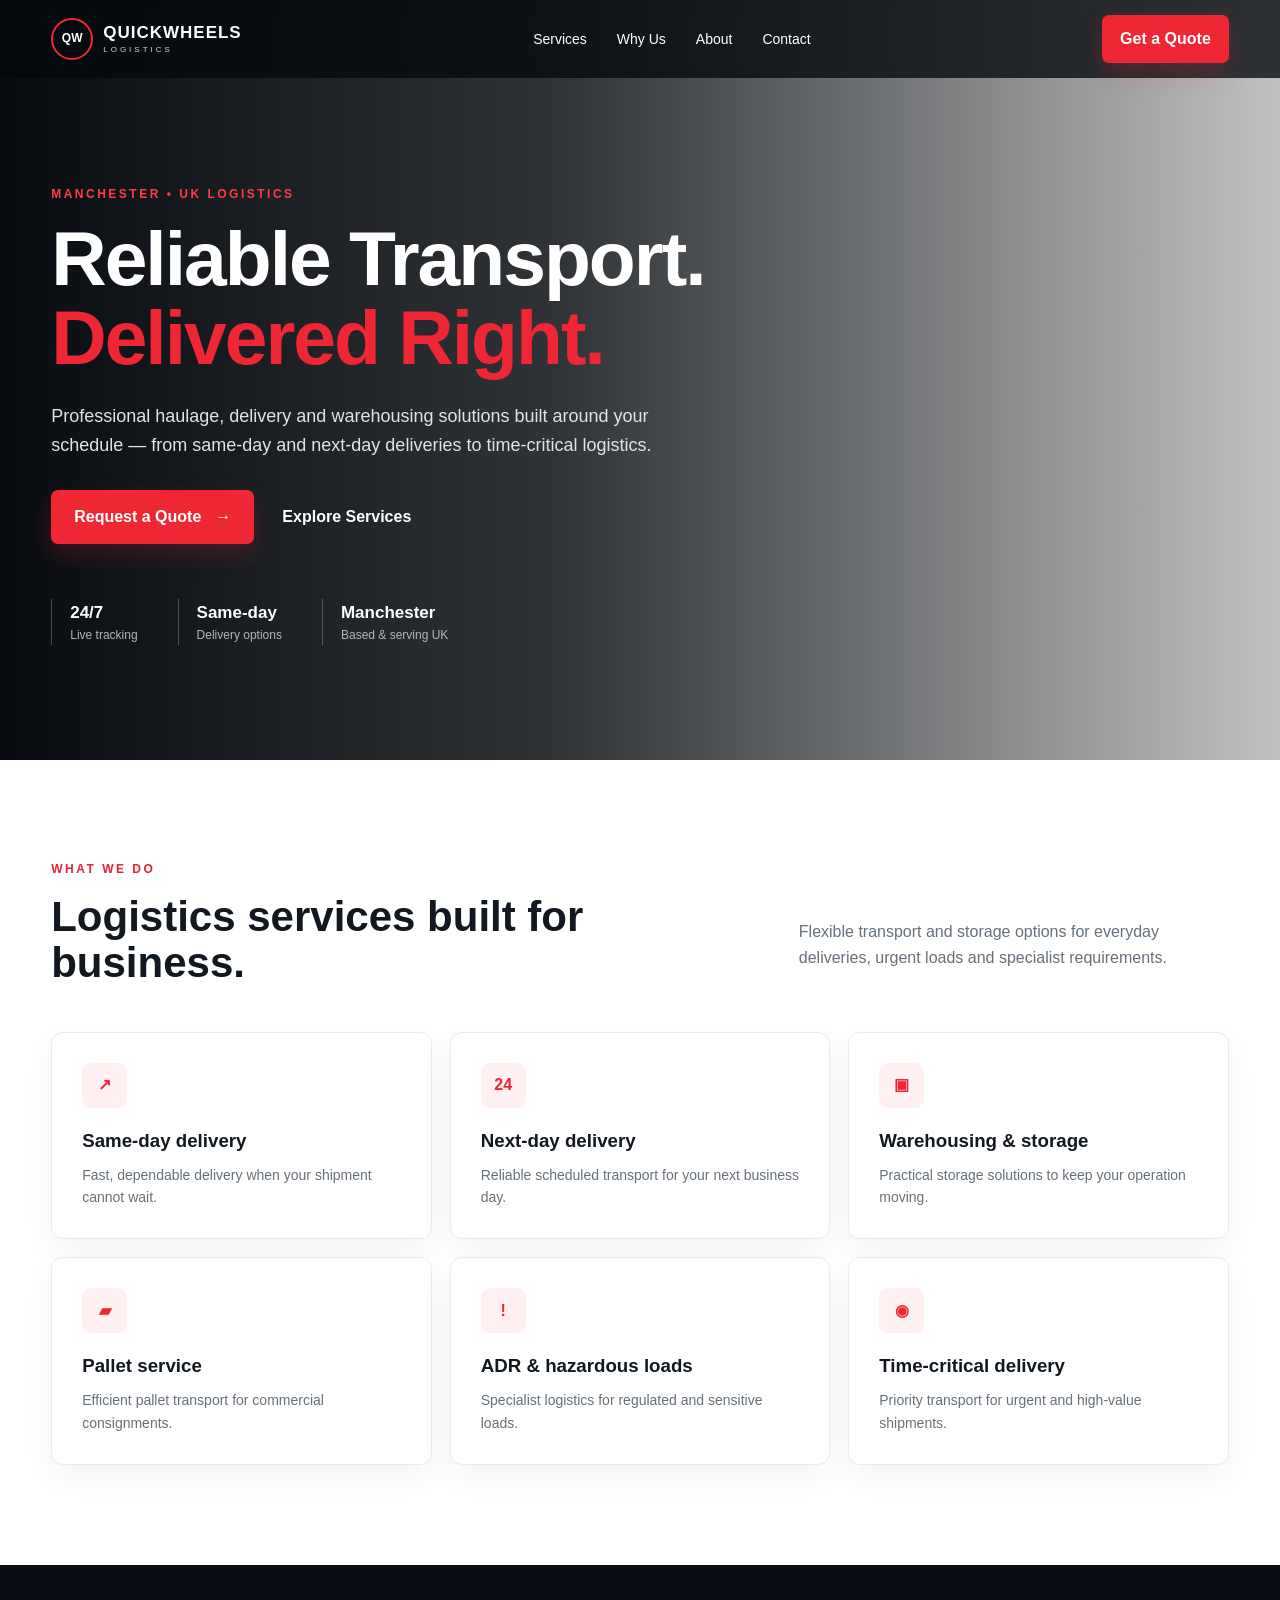
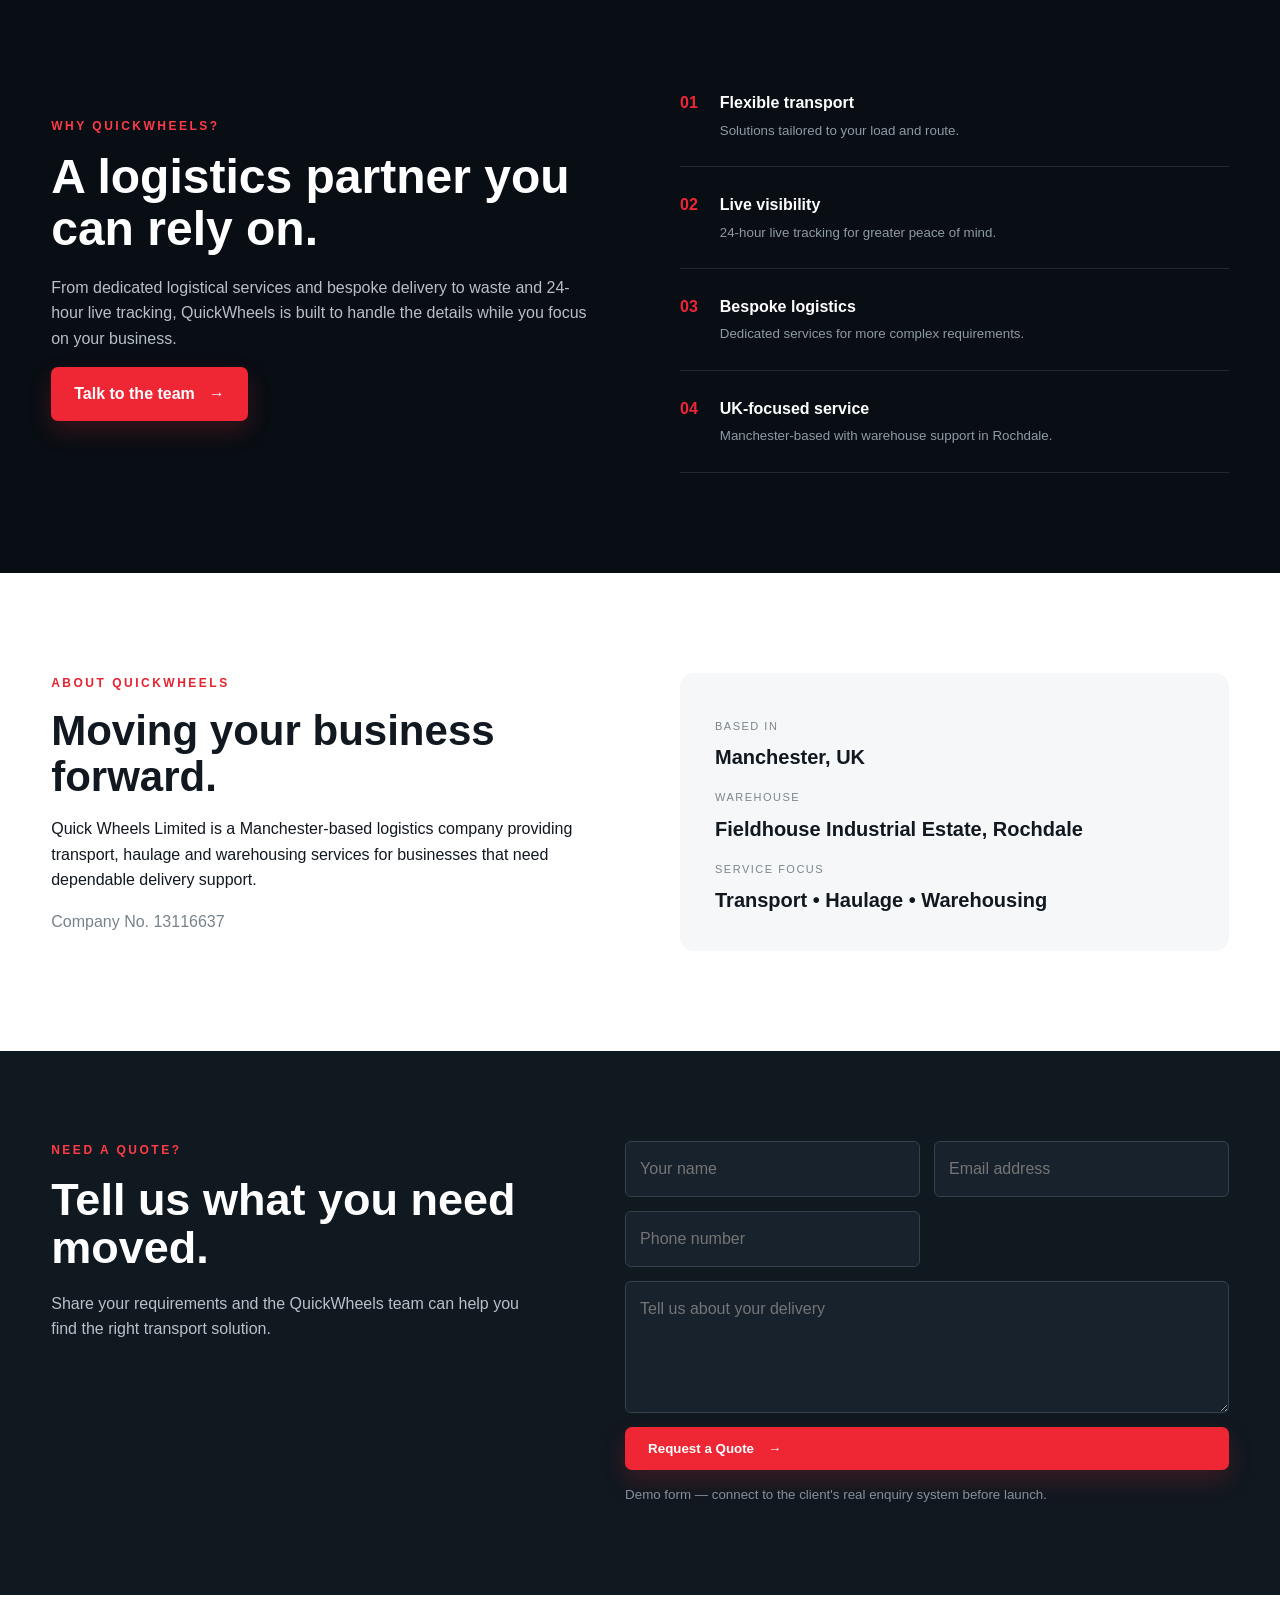
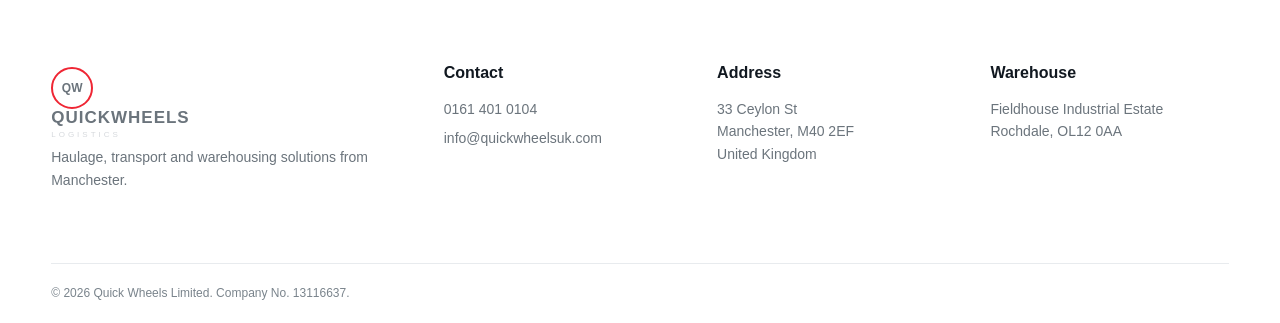
==== index.html @ 5ef22318 "Add files via upload" ====
<!DOCTYPE html>
<html lang="en">
<head>
  <meta charset="UTF-8">
  <meta name="viewport" content="width=device-width, initial-scale=1.0">
  <meta name="description" content="QuickWheels Logistics - reliable haulage, transport and warehousing services in Manchester.">
  <title>QuickWheels Logistics | Haulage & Transport</title>
  <link rel="stylesheet" href="style.css">
</head>
<body>
<header class="site-header">
  <div class="container nav">
    <a class="logo" href="#home" aria-label="QuickWheels home">
      <span class="logo-mark">QW</span>
      <span><strong>QUICKWHEELS</strong><small>LOGISTICS</small></span>
    </a>
    <nav>
      <a href="#services">Services</a>
      <a href="#why">Why Us</a>
      <a href="#about">About</a>
      <a href="#contact">Contact</a>
    </nav>
    <a class="btn btn-small" href="#quote">Get a Quote</a>
  </div>
</header>

<main>
<section id="home" class="hero">
  <div class="hero-overlay"></div>
  <div class="container hero-content">
    <div class="eyebrow">MANCHESTER • UK LOGISTICS</div>
    <h1>Reliable Transport.<br><span>Delivered Right.</span></h1>
    <p>Professional haulage, delivery and warehousing solutions built around your schedule — from same-day and next-day deliveries to time-critical logistics.</p>
    <div class="hero-actions">
      <a class="btn" href="#quote">Request a Quote <span>→</span></a>
      <a class="text-link" href="#services">Explore Services</a>
    </div>
    <div class="hero-trust">
      <div><b>24/7</b><span>Live tracking</span></div>
      <div><b>Same-day</b><span>Delivery options</span></div>
      <div><b>Manchester</b><span>Based & serving UK</span></div>
    </div>
  </div>
</section>

<section id="services" class="section">
  <div class="container">
    <div class="section-head">
      <div><div class="eyebrow dark">WHAT WE DO</div><h2>Logistics services built for business.</h2></div>
      <p>Flexible transport and storage options for everyday deliveries, urgent loads and specialist requirements.</p>
    </div>
    <div class="cards">
      <article class="card"><div class="icon">↗</div><h3>Same-day delivery</h3><p>Fast, dependable delivery when your shipment cannot wait.</p></article>
      <article class="card"><div class="icon">24</div><h3>Next-day delivery</h3><p>Reliable scheduled transport for your next business day.</p></article>
      <article class="card"><div class="icon">▣</div><h3>Warehousing & storage</h3><p>Practical storage solutions to keep your operation moving.</p></article>
      <article class="card"><div class="icon">▰</div><h3>Pallet service</h3><p>Efficient pallet transport for commercial consignments.</p></article>
      <article class="card"><div class="icon">!</div><h3>ADR & hazardous loads</h3><p>Specialist logistics for regulated and sensitive loads.</p></article>
      <article class="card"><div class="icon">◉</div><h3>Time-critical delivery</h3><p>Priority transport for urgent and high-value shipments.</p></article>
    </div>
  </div>
</section>

<section id="why" class="dark-section">
  <div class="container two-col">
    <div>
      <div class="eyebrow">WHY QUICKWHEELS?</div>
      <h2>A logistics partner you can rely on.</h2>
      <p>From dedicated logistical services and bespoke delivery to waste and 24-hour live tracking, QuickWheels is built to handle the details while you focus on your business.</p>
      <a class="btn" href="#quote">Talk to the team <span>→</span></a>
    </div>
    <div class="feature-list">
      <div><b>01</b><span><strong>Flexible transport</strong><small>Solutions tailored to your load and route.</small></span></div>
      <div><b>02</b><span><strong>Live visibility</strong><small>24-hour live tracking for greater peace of mind.</small></span></div>
      <div><b>03</b><span><strong>Bespoke logistics</strong><small>Dedicated services for more complex requirements.</small></span></div>
      <div><b>04</b><span><strong>UK-focused service</strong><small>Manchester-based with warehouse support in Rochdale.</small></span></div>
    </div>
  </div>
</section>

<section id="about" class="section about">
  <div class="container two-col">
    <div>
      <div class="eyebrow dark">ABOUT QUICKWHEELS</div>
      <h2>Moving your business forward.</h2>
      <p>Quick Wheels Limited is a Manchester-based logistics company providing transport, haulage and warehousing services for businesses that need dependable delivery support.</p>
      <p class="muted">Company No. 13116637</p>
    </div>
    <div class="about-box">
      <span>Based in</span><strong>Manchester, UK</strong>
      <span>Warehouse</span><strong>Fieldhouse Industrial Estate, Rochdale</strong>
      <span>Service focus</span><strong>Transport • Haulage • Warehousing</strong>
    </div>
  </div>
</section>

<section id="quote" class="quote-section">
  <div class="container quote-inner">
    <div>
      <div class="eyebrow">NEED A QUOTE?</div>
      <h2>Tell us what you need moved.</h2>
      <p>Share your requirements and the QuickWheels team can help you find the right transport solution.</p>
    </div>
    <form class="quote-form" onsubmit="event.preventDefault(); document.getElementById('form-msg').textContent='Thanks — your enquiry is ready to be connected to QuickWheels.';">
      <input required type="text" placeholder="Your name">
      <input required type="email" placeholder="Email address">
      <input type="tel" placeholder="Phone number">
      <textarea rows="4" placeholder="Tell us about your delivery"></textarea>
      <button class="btn" type="submit">Request a Quote <span>→</span></button>
      <small id="form-msg">Demo form — connect to the client's real enquiry system before launch.</small>
    </form>
  </div>
</section>
</main>

<footer id="contact">
  <div class="container footer-grid">
    <div>
      <a class="logo" href="#home"><span class="logo-mark">QW</span><span><strong>QUICKWHEELS</strong><small>LOGISTICS</small></span></a>
      <p>Haulage, transport and warehousing solutions from Manchester.</p>
    </div>
    <div><h4>Contact</h4><a href="tel:01614010104">0161 401 0104</a><a href="mailto:info@quickwheelsuk.com">info@quickwheelsuk.com</a></div>
    <div><h4>Address</h4><p>33 Ceylon St<br>Manchester, M40 2EF<br>United Kingdom</p></div>
    <div><h4>Warehouse</h4><p>Fieldhouse Industrial Estate<br>Rochdale, OL12 0AA</p></div>
  </div>
  <div class="container copyright">© 2026 Quick Wheels Limited. Company No. 13116637.</div>
</footer>
<script>
document.querySelectorAll('a[href^="#"]').forEach(a => a.addEventListener('click', e => {
  const el = document.querySelector(a.getAttribute('href'));
  if (el) { e.preventDefault(); el.scrollIntoView({behavior:'smooth'}); }
}));
</script>
</body>
</html>
---- style.css ----
*{box-sizing:border-box}html{scroll-behavior:smooth}body{margin:0;font-family:Inter,Arial,sans-serif;color:#111820;background:#fff;line-height:1.6}a{text-decoration:none;color:inherit}.container{width:min(1180px,92%);margin:auto}.site-header{position:absolute;top:0;left:0;width:100%;z-index:10;color:#fff;background:rgba(5,9,14,.78);backdrop-filter:blur(8px)}.nav{height:78px;display:flex;align-items:center;justify-content:space-between;gap:25px}.logo{display:flex;align-items:center;gap:10px;color:#fff}.logo-mark{width:42px;height:42px;border:2px solid #ef2634;border-radius:50%;display:grid;place-items:center;font-weight:900;font-size:12px}.logo strong,.logo small{display:block;line-height:1}.logo strong{font-size:17px;letter-spacing:1px}.logo small{font-size:8px;letter-spacing:3px;margin-top:5px;color:#d5d8dc}.nav nav{display:flex;gap:30px;font-size:14px}.nav nav a:hover{color:#ef2634}.btn{display:inline-flex;align-items:center;gap:14px;border:0;background:#ef2634;color:#fff;padding:14px 23px;border-radius:7px;font-weight:800;cursor:pointer;box-shadow:0 10px 25px rgba(239,38,52,.2)}.btn:hover{transform:translateY(-1px);background:#d91e2b}.btn-small{padding:11px 18px}.hero{min-height:760px;display:flex;align-items:center;position:relative;color:#fff;background:linear-gradient(90deg,rgba(3,7,11,.98) 0%,rgba(3,7,11,.82) 44%,rgba(3,7,11,.25) 100%),url('images/quickwheels-mockup.png') center/cover}.hero-content{padding-top:70px}.eyebrow{font-size:12px;font-weight:900;letter-spacing:2.5px;color:#ff3b47;margin-bottom:15px}.eyebrow.dark{color:#e52331}.hero h1{font-size:clamp(46px,6vw,78px);line-height:1.03;margin:0 0 25px;max-width:800px;letter-spacing:-2px}.hero h1 span{color:#ef2634}.hero p{max-width:630px;font-size:18px;color:#dfe4e8}.hero-actions{display:flex;align-items:center;gap:28px;margin-top:30px}.text-link{font-weight:800}.text-link:hover{color:#ef2634}.hero-trust{display:flex;gap:40px;margin-top:55px}.hero-trust div{border-left:1px solid rgba(255,255,255,.25);padding-left:18px}.hero-trust b,.hero-trust span{display:block}.hero-trust b{font-size:17px}.hero-trust span{font-size:12px;color:#aeb6bd}.section{padding:100px 0}.section-head{display:flex;justify-content:space-between;gap:50px;align-items:end;margin-bottom:45px}.section-head h2,.about h2{font-size:42px;line-height:1.1;margin:0}.section-head>p{max-width:430px;color:#66717b}.cards{display:grid;grid-template-columns:repeat(3,1fr);gap:18px}.card{padding:30px;border:1px solid #e8ebee;border-radius:12px;background:#fff;box-shadow:0 12px 35px rgba(12,20,28,.05)}.card:hover{transform:translateY(-4px);box-shadow:0 18px 45px rgba(12,20,28,.1)}.icon{width:45px;height:45px;border-radius:9px;background:#fff1f2;color:#ef2634;display:grid;place-items:center;font-weight:900;margin-bottom:18px}.card h3{margin:0 0 8px}.card p{margin:0;color:#66717b;font-size:14px}.dark-section{padding:100px 0;background:#080e14;color:#fff}.two-col{display:grid;grid-template-columns:1fr 1fr;gap:80px;align-items:center}.dark-section h2{font-size:48px;line-height:1.08;margin:0 0 20px}.dark-section p{color:#b7c0c8;max-width:550px}.feature-list{display:grid;gap:0}.feature-list>div{display:flex;gap:22px;padding:25px 0;border-bottom:1px solid rgba(255,255,255,.1)}.feature-list b{color:#ef2634}.feature-list strong,.feature-list small{display:block}.feature-list small{color:#8e9aa4;margin-top:4px}.about-box{background:#f5f7f8;padding:35px;border-radius:14px;display:grid;gap:6px}.about-box span{font-size:11px;text-transform:uppercase;letter-spacing:1.5px;color:#7b858d;margin-top:10px}.about-box strong{font-size:20px}.muted{color:#78828a}.quote-section{padding:90px 0;background:#101820;color:#fff}.quote-inner{display:grid;grid-template-columns:.9fr 1.1fr;gap:80px}.quote-section h2{font-size:45px;line-height:1.08;margin:0 0 18px}.quote-section p{color:#b8c1c8}.quote-form{display:grid;grid-template-columns:1fr 1fr;gap:14px}.quote-form input,.quote-form textarea{width:100%;border:1px solid #34414c;background:#18222c;color:#fff;padding:14px;border-radius:6px;font:inherit}.quote-form textarea,.quote-form button,.quote-form small{grid-column:1/-1}.quote-form small{color:#84909a}.footer-grid{padding:65px 0;display:grid;grid-template-columns:1.5fr 1fr 1fr 1fr;gap:35px}.footer-grid p,.footer-grid a{color:#6b747c;font-size:14px;display:block;margin:7px 0}.footer-grid h4{margin:0 0 12px}.copyright{border-top:1px solid #e8ebee;padding:20px 0;color:#7a848c;font-size:12px}@media(max-width:850px){.nav nav{display:none}.hero{min-height:700px}.hero h1{font-size:50px}.hero-trust{gap:15px;flex-wrap:wrap}.section-head,.two-col,.quote-inner{display:block}.section-head>p{margin-top:20px}.cards{grid-template-columns:1fr 1fr}.two-col>*+*{margin-top:45px}.footer-grid{grid-template-columns:1fr 1fr}}@media(max-width:560px){.nav .btn{display:none}.hero h1{font-size:43px}.hero p{font-size:16px}.hero-trust{display:none}.cards{grid-template-columns:1fr}.section{padding:70px 0}.section-head h2,.about h2,.dark-section h2,.quote-section h2{font-size:36px}.quote-form{grid-template-columns:1fr}.quote-form input,.quote-form textarea,.quote-form button,.quote-form small{grid-column:auto}.footer-grid{grid-template-columns:1fr}}
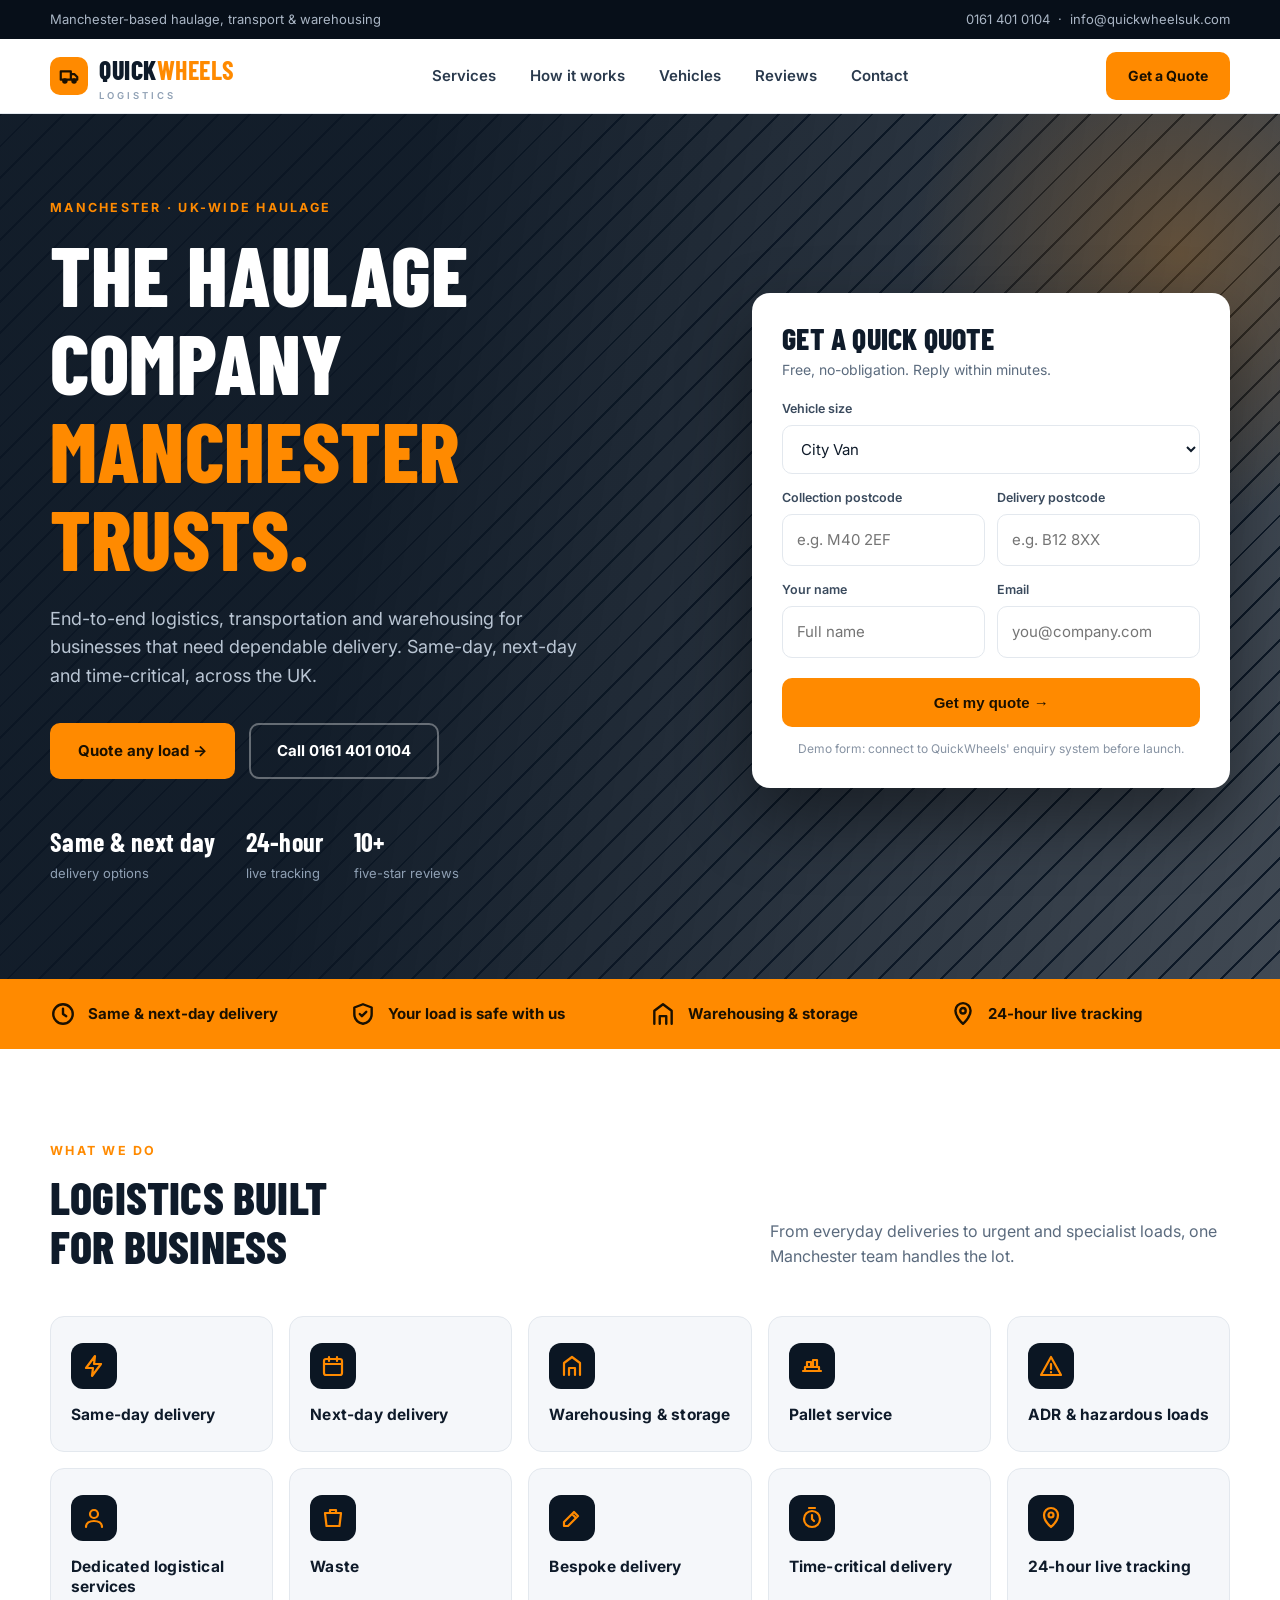
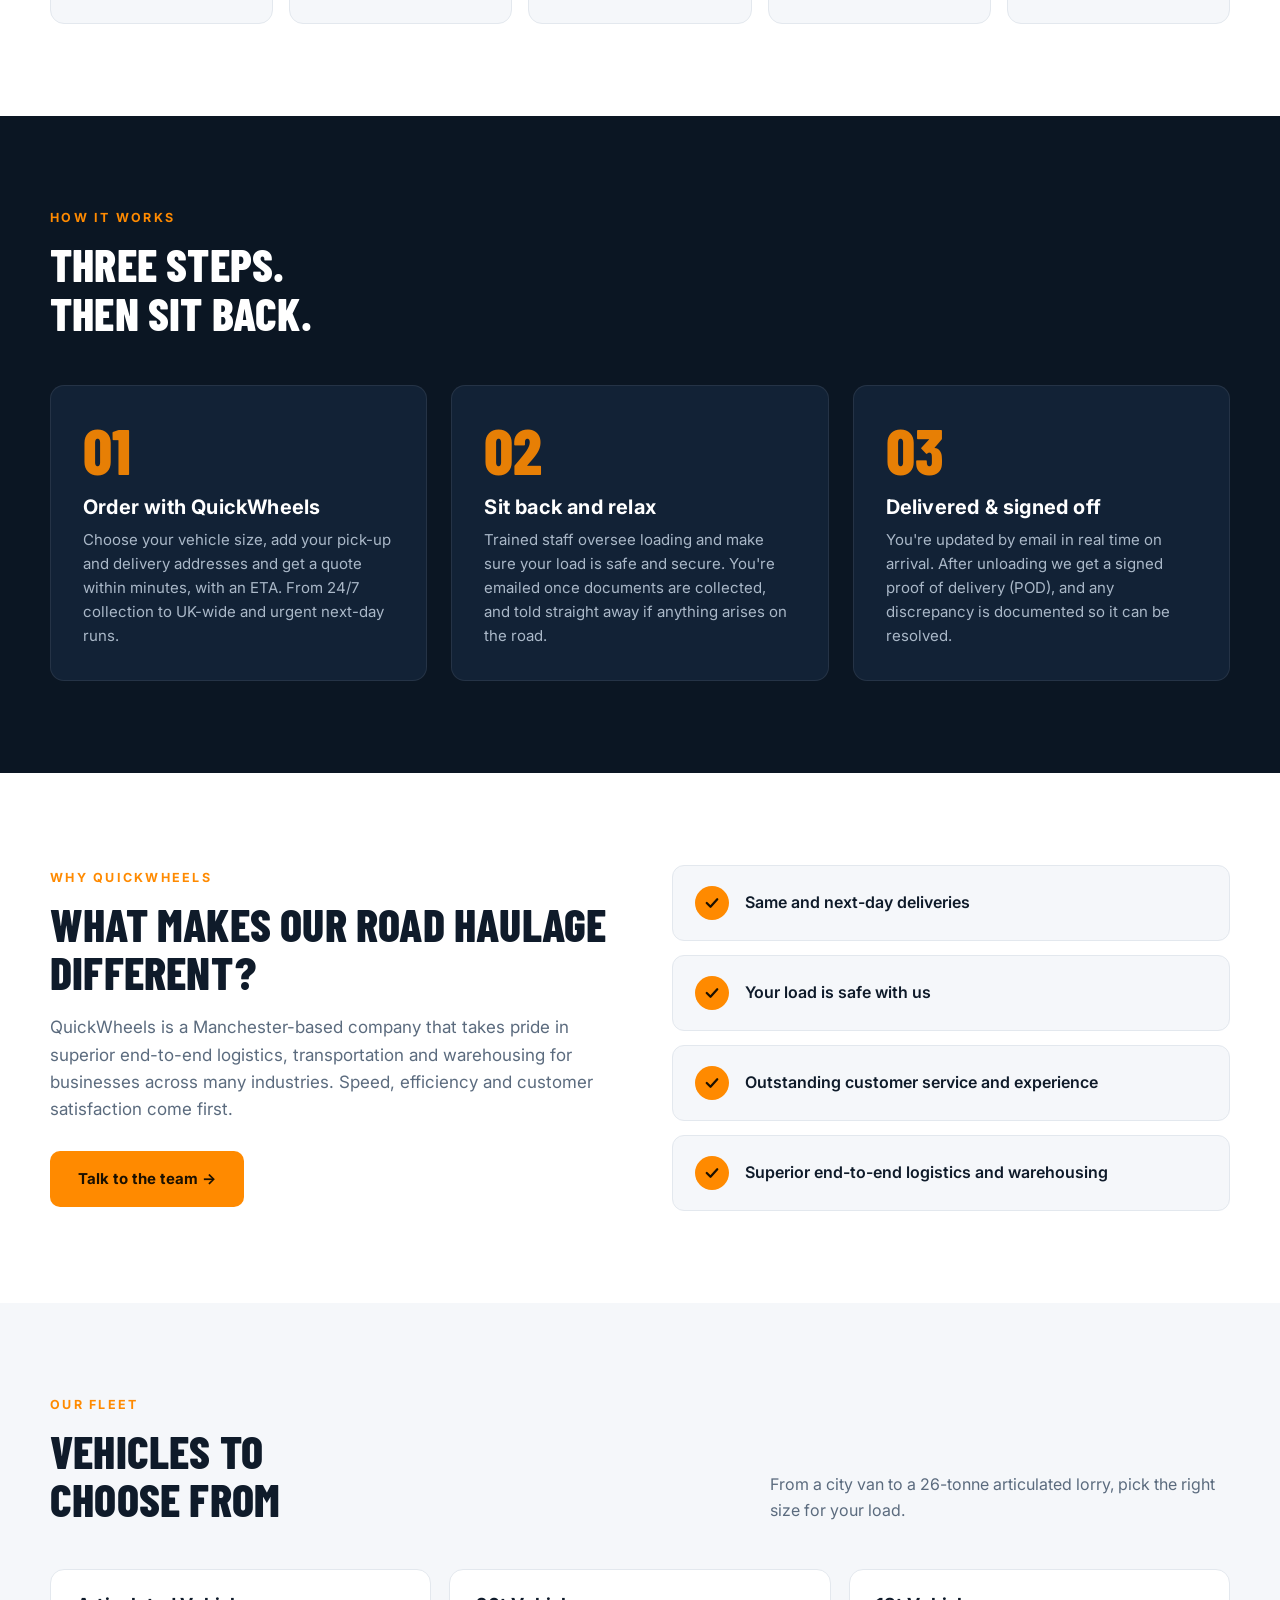
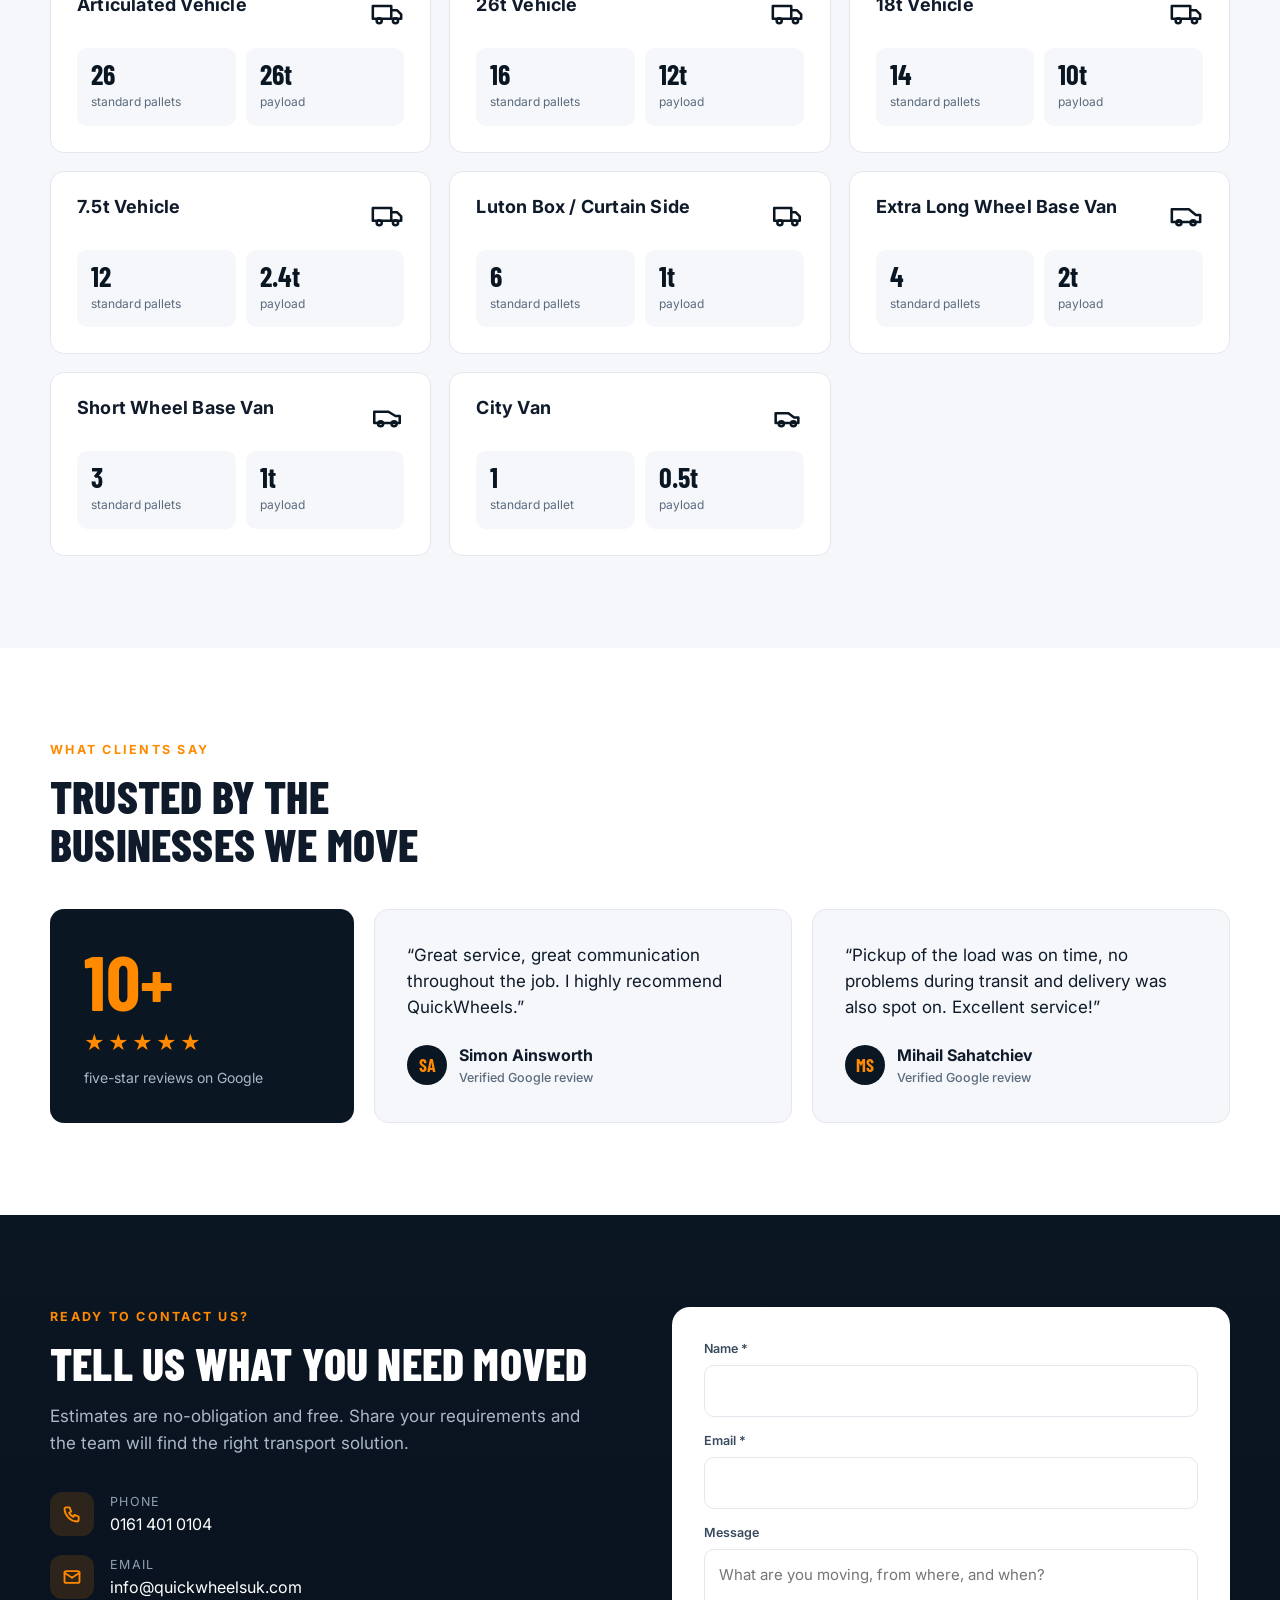
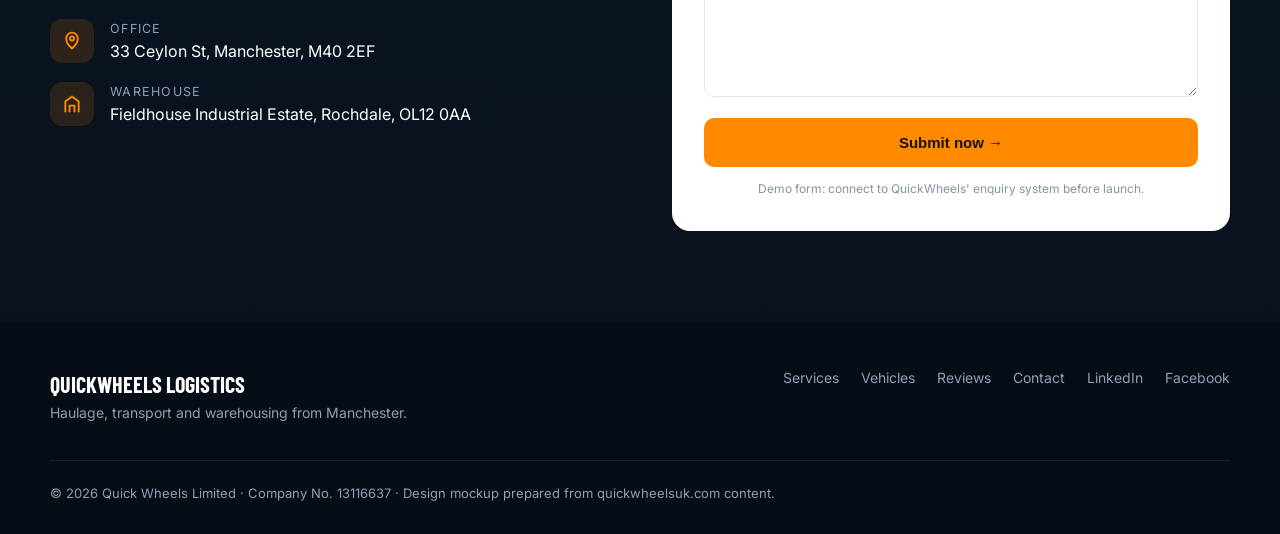
==== commit bb169b9b: "Add files via upload" ====
--- a/index.html
+++ b/index.html
@@ -1,134 +1,379 @@
-<!DOCTYPE html>
-<html lang="en">
+<!doctype html>
+<html lang="en-GB">
 <head>
-  <meta charset="UTF-8">
-  <meta name="viewport" content="width=device-width, initial-scale=1.0">
-  <meta name="description" content="QuickWheels Logistics - reliable haulage, transport and warehousing services in Manchester.">
-  <title>QuickWheels Logistics | Haulage & Transport</title>
-  <link rel="stylesheet" href="style.css">
+<meta charset="utf-8">
+<meta name="viewport" content="width=device-width, initial-scale=1">
+<title>QuickWheels Logistics | Haulage, Transport &amp; Warehousing in Manchester</title>
+<meta name="description" content="Reliable road haulage, transport and warehousing from Manchester. Same-day and next-day delivery across the UK. Get a quote in minutes.">
+<link rel="preconnect" href="https://fonts.googleapis.com">
+<link rel="preconnect" href="https://fonts.gstatic.com" crossorigin>
+<link href="https://fonts.googleapis.com/css2?family=Barlow+Condensed:wght@600;700;800&family=Inter:wght@400;500;600;700&display=swap" rel="stylesheet">
+<style>
+:root{
+  --navy:#0b1623; --navy2:#122236; --ink:#0f1b2a; --muted:#5b6b7e;
+  --line:#e3e8ee; --bg:#f5f7fa; --white:#fff;
+  --amber:#ff8a00; --amber-d:#e07700;
+  --radius:14px;
+}
+*{box-sizing:border-box;margin:0;padding:0}
+html{scroll-behavior:smooth}
+body{font-family:Inter,system-ui,sans-serif;color:var(--ink);background:var(--white);line-height:1.6;-webkit-font-smoothing:antialiased}
+img,svg{max-width:100%;display:block}
+a{color:inherit;text-decoration:none}
+.wrap{width:min(1180px,100% - 40px);margin-inline:auto}
+h1,h2,h3{font-family:"Barlow Condensed",Inter,sans-serif;line-height:1.05;letter-spacing:.2px}
+h2{font-size:clamp(32px,4.5vw,46px);font-weight:800;text-transform:uppercase}
+.eyebrow{font-size:12.5px;font-weight:700;letter-spacing:.18em;text-transform:uppercase;color:var(--amber);margin-bottom:12px}
+.btn{display:inline-flex;align-items:center;gap:10px;padding:14px 26px;border-radius:10px;font-weight:700;font-size:15px;border:2px solid transparent;cursor:pointer;transition:.18s}
+.btn-primary{background:var(--amber);color:#1a1000}
+.btn-primary:hover{background:var(--amber-d);transform:translateY(-1px)}
+.btn-ghost{border-color:rgba(255,255,255,.35);color:#fff}
+.btn-ghost:hover{background:rgba(255,255,255,.1)}
+section{padding:92px 0}
+
+/* top bar + nav */
+.topbar{background:#070f19;color:#aab6c5;font-size:13px}
+.topbar .wrap{display:flex;justify-content:space-between;gap:16px;padding:9px 0;flex-wrap:wrap}
+.topbar a:hover{color:#fff}
+header.nav{position:sticky;top:0;z-index:50;background:rgba(255,255,255,.97);backdrop-filter:blur(8px);border-bottom:1px solid var(--line)}
+.nav .wrap{display:flex;align-items:center;justify-content:space-between;height:74px}
+.logo{display:flex;align-items:center;gap:11px;color:#fff;font-family:"Barlow Condensed";font-weight:800;font-size:26px;text-transform:uppercase;letter-spacing:.5px}
+.logo .mark{width:38px;height:38px;border-radius:10px;background:var(--amber);display:grid;place-items:center;color:#1a1000}
+.logo small{display:block;font-family:Inter;font-weight:600;font-size:9.5px;letter-spacing:.32em;color:#8fa0b4;margin-top:-3px}
+.logo b{color:var(--amber)}
+.menu{display:flex;gap:34px;align-items:center}
+.menu a{color:#2a3a4d;font-weight:600;font-size:15px}
+.menu a:hover{color:var(--amber-d)}
+.brandlogo{height:46px;width:auto}
+.nav .btn{padding:11px 20px;font-size:14px}
+.burger{display:none;background:none;border:0;color:var(--ink);cursor:pointer}
+
+/* hero */
+.hero{background:
+  linear-gradient(100deg,rgba(11,22,35,.97) 30%,rgba(11,22,35,.78) 100%),
+  repeating-linear-gradient(135deg,#122236 0 2px,transparent 2px 22px);
+  color:#fff;padding:84px 0 96px;position:relative;overflow:hidden}
+.hero::after{content:"";position:absolute;right:-180px;top:-140px;width:560px;height:560px;border-radius:50%;background:radial-gradient(circle,rgba(255,138,0,.22),transparent 68%)}
+.hero .wrap{display:grid;grid-template-columns:1.15fr .85fr;gap:56px;align-items:center;position:relative;z-index:1}
+.hero h1{font-size:clamp(46px,7vw,84px);font-weight:800;text-transform:uppercase}
+.hero h1 span{color:var(--amber)}
+.hero p.lead{font-size:18px;color:#b9c5d3;max-width:540px;margin:22px 0 32px}
+.hero .cta{display:flex;gap:14px;flex-wrap:wrap}
+.hero .proof{display:flex;gap:30px;margin-top:42px;flex-wrap:wrap}
+.hero .proof div{font-size:13px;color:#8fa0b4}
+.hero .proof strong{display:block;font-family:"Barlow Condensed";font-size:26px;color:#fff;letter-spacing:.3px}
+.qcard{background:#fff;color:var(--ink);border-radius:18px;padding:30px;box-shadow:0 30px 70px rgba(0,0,0,.4)}
+.qcard h3{font-size:30px;text-transform:uppercase;font-weight:800}
+.qcard p{font-size:14px;color:var(--muted);margin:4px 0 18px}
+label{display:block;font-size:12.5px;font-weight:600;color:#3a4a5d;margin:0 0 6px}
+input,select,textarea{width:100%;padding:13px 14px;border:1.5px solid var(--line);border-radius:10px;font:inherit;font-size:15px;background:#fff;color:var(--ink)}
+input:focus,select:focus,textarea:focus{outline:none;border-color:var(--amber);box-shadow:0 0 0 3px rgba(255,138,0,.18)}
+.field{margin-bottom:14px}
+.row2{display:grid;grid-template-columns:1fr 1fr;gap:12px}
+.qcard .btn{width:100%;justify-content:center;margin-top:6px}
+.note{font-size:12px;color:#8793a3;margin-top:12px;text-align:center}
+
+/* trust strip */
+.strip{background:var(--amber);color:#1a1000}
+.strip .wrap{display:grid;grid-template-columns:repeat(4,1fr);gap:20px;padding:22px 0}
+.strip div{display:flex;align-items:center;gap:12px;font-weight:700;font-size:15px}
+.strip svg{flex:none}
+
+/* services */
+.head{display:flex;justify-content:space-between;align-items:end;gap:30px;margin-bottom:46px;flex-wrap:wrap}
+.head p{max-width:460px;color:var(--muted)}
+.services{display:grid;grid-template-columns:repeat(5,1fr);gap:16px}
+.svc{background:var(--bg);border:1px solid var(--line);border-radius:var(--radius);padding:26px 20px;transition:.2s}
+.svc:hover{transform:translateY(-4px);border-color:var(--amber);background:#fff;box-shadow:0 14px 34px rgba(15,27,42,.09)}
+.svc .ic{width:46px;height:46px;border-radius:12px;background:var(--navy);color:var(--amber);display:grid;place-items:center;margin-bottom:16px}
+.svc h3{font-family:Inter;font-size:15.5px;font-weight:700;text-transform:none;line-height:1.3}
+
+/* process */
+.process{background:var(--navy);color:#fff}
+.process h2{color:#fff}
+.steps{display:grid;grid-template-columns:repeat(3,1fr);gap:24px;margin-top:48px;counter-reset:s}
+.step{background:var(--navy2);border:1px solid rgba(255,255,255,.08);border-radius:var(--radius);padding:32px;position:relative}
+.step::before{counter-increment:s;content:"0" counter(s);font-family:"Barlow Condensed";font-weight:800;font-size:64px;color:rgba(255,138,0,.9);line-height:1}
+.step h3{font-family:Inter;font-size:20px;font-weight:700;margin:14px 0 10px}
+.step p{color:#aab8c8;font-size:15px}
+
+/* why */
+.why{display:grid;grid-template-columns:1fr 1fr;gap:64px;align-items:center}
+.why p.lead{color:var(--muted);margin:18px 0 28px;font-size:17px}
+.checks{display:grid;gap:14px}
+.check{display:flex;gap:16px;align-items:center;background:var(--bg);border:1px solid var(--line);border-radius:12px;padding:20px 22px;font-weight:600}
+.check i{flex:none;width:34px;height:34px;border-radius:50%;background:var(--amber);display:grid;place-items:center}
+
+/* vehicles */
+.vehicles{background:var(--bg)}
+.vgrid{display:grid;grid-template-columns:repeat(3,1fr);gap:18px}
+.veh{background:#fff;border:1px solid var(--line);border-radius:var(--radius);padding:26px;transition:.2s}
+.veh:hover{border-color:var(--amber);box-shadow:0 14px 34px rgba(15,27,42,.08)}
+.veh .top{display:flex;justify-content:space-between;align-items:start;margin-bottom:18px}
+.veh h3{font-family:Inter;font-size:18px;font-weight:700;text-transform:none}
+.veh svg{color:var(--navy);flex:none}
+.specs{display:grid;grid-template-columns:1fr 1fr;gap:10px}
+.specs div{background:var(--bg);border-radius:10px;padding:12px 14px}
+.specs b{display:block;font-family:"Barlow Condensed";font-size:28px;line-height:1;color:var(--navy)}
+.specs span{font-size:12px;color:var(--muted)}
+
+/* reviews */
+.reviews{display:grid;grid-template-columns:.8fr 1.1fr 1.1fr;gap:20px;align-items:stretch}
+.score{background:var(--navy);color:#fff;border-radius:var(--radius);padding:34px;display:flex;flex-direction:column;justify-content:center}
+.score strong{font-family:"Barlow Condensed";font-size:76px;line-height:1;color:var(--amber)}
+.stars{color:var(--amber);letter-spacing:3px;font-size:20px;margin:8px 0}
+.score span{color:#aab8c8;font-size:14px}
+.rev{background:var(--bg);border:1px solid var(--line);border-radius:var(--radius);padding:32px}
+.rev p{font-size:17px;line-height:1.55}
+.rev footer{margin-top:22px;font-weight:700;display:flex;align-items:center;gap:12px}
+.rev footer i{width:40px;height:40px;border-radius:50%;background:var(--navy);color:var(--amber);display:grid;place-items:center;font-style:normal;font-family:"Barlow Condensed";font-size:18px}
+.rev footer small{display:block;font-weight:500;color:var(--muted);font-size:12.5px}
+
+/* contact */
+.contact{background:linear-gradient(180deg,var(--navy),#08111c);color:#fff}
+.contact .grid{display:grid;grid-template-columns:1fr 1fr;gap:64px;align-items:start}
+.contact h2{color:#fff}
+.contact .lead{color:#aab8c8;margin:16px 0 34px;font-size:17px}
+.info{display:grid;gap:18px}
+.info div{display:flex;gap:16px}
+.info i{flex:none;width:44px;height:44px;border-radius:12px;background:rgba(255,138,0,.14);color:var(--amber);display:grid;place-items:center}
+.info small{display:block;color:#8fa0b4;font-size:12.5px;text-transform:uppercase;letter-spacing:.1em}
+.info a:hover{color:var(--amber)}
+.form{background:#fff;color:var(--ink);border-radius:18px;padding:32px}
+
+footer.site{background:#060d16;color:#8fa0b4;font-size:14px;padding:44px 0 30px}
+footer.site .wrap{display:flex;justify-content:space-between;gap:30px;flex-wrap:wrap}
+footer.site ul{list-style:none;display:flex;gap:22px;flex-wrap:wrap}
+footer.site a:hover{color:#fff}
+footer.site .legal{width:100%;border-top:1px solid rgba(255,255,255,.08);padding-top:22px;margin-top:6px;font-size:13px}
+
+@media(max-width:1020px){
+  .services{grid-template-columns:repeat(3,1fr)}
+  .hero .wrap,.why,.contact .grid{grid-template-columns:1fr;gap:44px}
+  .vgrid{grid-template-columns:1fr 1fr}
+  .reviews{grid-template-columns:1fr}
+  .steps{grid-template-columns:1fr}
+  .strip .wrap{grid-template-columns:1fr 1fr}
+}
+@media(max-width:760px){
+  section{padding:68px 0}
+  .menu{display:none;position:absolute;top:74px;left:0;right:0;background:#fff;flex-direction:column;align-items:flex-start;padding:22px 20px;gap:18px;border-bottom:1px solid var(--line)}
+  .menu.open{display:flex}
+  .burger{display:block}
+  .nav .btn.hide-m{display:none}
+  .services{grid-template-columns:1fr 1fr}
+  .vgrid{grid-template-columns:1fr}
+  .row2{grid-template-columns:1fr}
+  .topbar .wrap{justify-content:center}
+  .topbar .hide-m{display:none}
+}
+</style>
 </head>
 <body>
-<header class="site-header">
-  <div class="container nav">
-    <a class="logo" href="#home" aria-label="QuickWheels home">
-      <span class="logo-mark">QW</span>
-      <span><strong>QUICKWHEELS</strong><small>LOGISTICS</small></span>
+
+<div class="topbar">
+  <div class="wrap">
+    <span class="hide-m">Manchester-based haulage, transport &amp; warehousing</span>
+    <span><a href="tel:+441614010104">0161 401 0104</a> &nbsp;·&nbsp; <a href="mailto:info@quickwheelsuk.com">info@quickwheelsuk.com</a></span>
+  </div>
+</div>
+
+<header class="nav">
+  <div class="wrap">
+    <a href="#top" class="logo" aria-label="QuickWheels Logistics home" style="color:var(--ink)">
+      <img class="brandlogo" src="https://quickwheelsuk.com/wp-content/uploads/2023/05/quick-wheels-logistics-logo.png" alt="QuickWheels Logistics"
+        onerror="this.style.display='none';this.nextElementSibling.style.display='flex'">
+      <span style="display:none;align-items:center;gap:11px"><span class="mark"><svg width="22" height="22" viewBox="0 0 24 24" fill="none" stroke="currentColor" stroke-width="2.4" stroke-linecap="round" stroke-linejoin="round"><path d="M3 7h11v9H3zM14 10h4l3 3v3h-7"/><circle cx="7.5" cy="17.5" r="1.8" fill="currentColor"/><circle cx="17.5" cy="17.5" r="1.8" fill="currentColor"/></svg></span><span>Quick<b>Wheels</b><small>LOGISTICS</small></span></span>
     </a>
-    <nav>
+    <nav class="menu" id="menu">
       <a href="#services">Services</a>
-      <a href="#why">Why Us</a>
-      <a href="#about">About</a>
+      <a href="#how">How it works</a>
+      <a href="#vehicles">Vehicles</a>
+      <a href="#reviews">Reviews</a>
       <a href="#contact">Contact</a>
     </nav>
-    <a class="btn btn-small" href="#quote">Get a Quote</a>
+    <a class="btn btn-primary hide-m" href="#quote">Get a Quote</a>
+    <button class="burger" id="burger" aria-label="Menu"><svg width="28" height="28" viewBox="0 0 24 24" fill="none" stroke="currentColor" stroke-width="2" stroke-linecap="round"><path d="M4 7h16M4 12h16M4 17h16"/></svg></button>
   </div>
 </header>
 
-<main>
-<section id="home" class="hero">
-  <div class="hero-overlay"></div>
-  <div class="container hero-content">
-    <div class="eyebrow">MANCHESTER • UK LOGISTICS</div>
-    <h1>Reliable Transport.<br><span>Delivered Right.</span></h1>
-    <p>Professional haulage, delivery and warehousing solutions built around your schedule — from same-day and next-day deliveries to time-critical logistics.</p>
-    <div class="hero-actions">
-      <a class="btn" href="#quote">Request a Quote <span>→</span></a>
-      <a class="text-link" href="#services">Explore Services</a>
-    </div>
-    <div class="hero-trust">
-      <div><b>24/7</b><span>Live tracking</span></div>
-      <div><b>Same-day</b><span>Delivery options</span></div>
-      <div><b>Manchester</b><span>Based & serving UK</span></div>
-    </div>
-  </div>
-</section>
-
-<section id="services" class="section">
-  <div class="container">
-    <div class="section-head">
-      <div><div class="eyebrow dark">WHAT WE DO</div><h2>Logistics services built for business.</h2></div>
-      <p>Flexible transport and storage options for everyday deliveries, urgent loads and specialist requirements.</p>
-    </div>
-    <div class="cards">
-      <article class="card"><div class="icon">↗</div><h3>Same-day delivery</h3><p>Fast, dependable delivery when your shipment cannot wait.</p></article>
-      <article class="card"><div class="icon">24</div><h3>Next-day delivery</h3><p>Reliable scheduled transport for your next business day.</p></article>
-      <article class="card"><div class="icon">▣</div><h3>Warehousing & storage</h3><p>Practical storage solutions to keep your operation moving.</p></article>
-      <article class="card"><div class="icon">▰</div><h3>Pallet service</h3><p>Efficient pallet transport for commercial consignments.</p></article>
-      <article class="card"><div class="icon">!</div><h3>ADR & hazardous loads</h3><p>Specialist logistics for regulated and sensitive loads.</p></article>
-      <article class="card"><div class="icon">◉</div><h3>Time-critical delivery</h3><p>Priority transport for urgent and high-value shipments.</p></article>
-    </div>
-  </div>
-</section>
-
-<section id="why" class="dark-section">
-  <div class="container two-col">
+<main id="top">
+<!-- HERO -->
+<section class="hero" style="padding-top:84px">
+  <div class="wrap">
     <div>
-      <div class="eyebrow">WHY QUICKWHEELS?</div>
-      <h2>A logistics partner you can rely on.</h2>
-      <p>From dedicated logistical services and bespoke delivery to waste and 24-hour live tracking, QuickWheels is built to handle the details while you focus on your business.</p>
-      <a class="btn" href="#quote">Talk to the team <span>→</span></a>
-    </div>
-    <div class="feature-list">
-      <div><b>01</b><span><strong>Flexible transport</strong><small>Solutions tailored to your load and route.</small></span></div>
-      <div><b>02</b><span><strong>Live visibility</strong><small>24-hour live tracking for greater peace of mind.</small></span></div>
-      <div><b>03</b><span><strong>Bespoke logistics</strong><small>Dedicated services for more complex requirements.</small></span></div>
-      <div><b>04</b><span><strong>UK-focused service</strong><small>Manchester-based with warehouse support in Rochdale.</small></span></div>
-    </div>
-  </div>
-</section>
-
-<section id="about" class="section about">
-  <div class="container two-col">
+      <div class="eyebrow">Manchester · UK-wide haulage</div>
+      <h1>The haulage company <span>Manchester trusts.</span></h1>
+      <p class="lead">End-to-end logistics, transportation and warehousing for businesses that need dependable delivery. Same-day, next-day and time-critical, across the UK.</p>
+      <div class="cta">
+        <a class="btn btn-primary" href="#quote">Quote any load →</a>
+        <a class="btn btn-ghost" href="tel:+441614010104">Call 0161 401 0104</a>
+      </div>
+      <div class="proof">
+        <div><strong>Same &amp; next day</strong>delivery options</div>
+        <div><strong>24-hour</strong>live tracking</div>
+        <div><strong>10+</strong>five-star reviews</div>
+      </div>
+    </div>
+
+    <form class="qcard" id="quote" onsubmit="return demo(event)">
+      <h3>Get a quick quote</h3>
+      <p>Free, no-obligation. Reply within minutes.</p>
+      <div class="field"><label for="v">Vehicle size</label>
+        <select id="v">
+          <option>City Van</option><option>Short Wheel Base Van</option><option>Extra Long Wheel Base Van</option>
+          <option>Luton Box / Curtain Side</option><option>7.5t</option><option>18t</option><option>26t</option><option>Articulated Vehicle</option>
+        </select></div>
+      <div class="row2">
+        <div class="field"><label for="p">Collection postcode</label><input id="p" placeholder="e.g. M40 2EF"></div>
+        <div class="field"><label for="d">Delivery postcode</label><input id="d" placeholder="e.g. B12 8XX"></div>
+      </div>
+      <div class="row2">
+        <div class="field"><label for="n">Your name</label><input id="n" placeholder="Full name"></div>
+        <div class="field"><label for="e">Email</label><input id="e" type="email" placeholder="you@company.com"></div>
+      </div>
+      <button class="btn btn-primary" type="submit">Get my quote →</button>
+      <div class="note" id="note">Demo form: connect to QuickWheels' enquiry system before launch.</div>
+    </form>
+  </div>
+</section>
+
+<div class="strip">
+  <div class="wrap">
+    <div><svg width="26" height="26" viewBox="0 0 24 24" fill="none" stroke="currentColor" stroke-width="2.2" stroke-linecap="round" stroke-linejoin="round"><circle cx="12" cy="12" r="9"/><path d="M12 7v5l3 2"/></svg>Same &amp; next-day delivery</div>
+    <div><svg width="26" height="26" viewBox="0 0 24 24" fill="none" stroke="currentColor" stroke-width="2.2" stroke-linecap="round" stroke-linejoin="round"><path d="M12 3l8 3v6c0 5-3.5 8-8 9-4.5-1-8-4-8-9V6z"/><path d="M9 12l2 2 4-4"/></svg>Your load is safe with us</div>
+    <div><svg width="26" height="26" viewBox="0 0 24 24" fill="none" stroke="currentColor" stroke-width="2.2" stroke-linecap="round" stroke-linejoin="round"><path d="M4 21V9l8-6 8 6v12"/><path d="M9 21v-7h6v7"/></svg>Warehousing &amp; storage</div>
+    <div><svg width="26" height="26" viewBox="0 0 24 24" fill="none" stroke="currentColor" stroke-width="2.2" stroke-linecap="round" stroke-linejoin="round"><path d="M12 21s7-6 7-12a7 7 0 10-14 0c0 6 7 12 7 12z"/><circle cx="12" cy="9" r="2.5"/></svg>24-hour live tracking</div>
+  </div>
+</div>
+
+<!-- SERVICES -->
+<section id="services">
+  <div class="wrap">
+    <div class="head">
+      <div><div class="eyebrow">What we do</div><h2>Logistics built<br>for business</h2></div>
+      <p>From everyday deliveries to urgent and specialist loads, one Manchester team handles the lot.</p>
+    </div>
+    <div class="services">
+      <div class="svc"><div class="ic"><svg width="24" height="24" viewBox="0 0 24 24" fill="none" stroke="currentColor" stroke-width="2.2" stroke-linecap="round" stroke-linejoin="round"><path d="M13 2L4 14h7l-1 8 9-12h-7z"/></svg></div><h3>Same-day delivery</h3></div>
+      <div class="svc"><div class="ic"><svg width="24" height="24" viewBox="0 0 24 24" fill="none" stroke="currentColor" stroke-width="2.2" stroke-linecap="round" stroke-linejoin="round"><rect x="3" y="5" width="18" height="16" rx="2"/><path d="M3 10h18M8 3v4M16 3v4"/></svg></div><h3>Next-day delivery</h3></div>
+      <div class="svc"><div class="ic"><svg width="24" height="24" viewBox="0 0 24 24" fill="none" stroke="currentColor" stroke-width="2.2" stroke-linecap="round" stroke-linejoin="round"><path d="M4 21V9l8-6 8 6v12"/><path d="M9 21v-7h6v7"/></svg></div><h3>Warehousing &amp; storage</h3></div>
+      <div class="svc"><div class="ic"><svg width="24" height="24" viewBox="0 0 24 24" fill="none" stroke="currentColor" stroke-width="2.2" stroke-linecap="round" stroke-linejoin="round"><path d="M3 17h18M5 17v-4h14v4M7 13V8h4v5M13 13V6h4v7"/></svg></div><h3>Pallet service</h3></div>
+      <div class="svc"><div class="ic"><svg width="24" height="24" viewBox="0 0 24 24" fill="none" stroke="currentColor" stroke-width="2.2" stroke-linecap="round" stroke-linejoin="round"><path d="M12 3l10 18H2z"/><path d="M12 10v5M12 18v.5"/></svg></div><h3>ADR &amp; hazardous loads</h3></div>
+      <div class="svc"><div class="ic"><svg width="24" height="24" viewBox="0 0 24 24" fill="none" stroke="currentColor" stroke-width="2.2" stroke-linecap="round" stroke-linejoin="round"><circle cx="12" cy="8" r="4"/><path d="M4 21c0-4 3.5-6 8-6s8 2 8 6"/></svg></div><h3>Dedicated logistical services</h3></div>
+      <div class="svc"><div class="ic"><svg width="24" height="24" viewBox="0 0 24 24" fill="none" stroke="currentColor" stroke-width="2.2" stroke-linecap="round" stroke-linejoin="round"><path d="M4 7h16l-1.5 13h-13zM9 7V4h6v3"/></svg></div><h3>Waste</h3></div>
+      <div class="svc"><div class="ic"><svg width="24" height="24" viewBox="0 0 24 24" fill="none" stroke="currentColor" stroke-width="2.2" stroke-linecap="round" stroke-linejoin="round"><path d="M14 6l4 4L8 20H4v-4zM12 8l4 4"/></svg></div><h3>Bespoke delivery</h3></div>
+      <div class="svc"><div class="ic"><svg width="24" height="24" viewBox="0 0 24 24" fill="none" stroke="currentColor" stroke-width="2.2" stroke-linecap="round" stroke-linejoin="round"><circle cx="12" cy="13" r="8"/><path d="M12 9v4l2 2M9 2h6"/></svg></div><h3>Time-critical delivery</h3></div>
+      <div class="svc"><div class="ic"><svg width="24" height="24" viewBox="0 0 24 24" fill="none" stroke="currentColor" stroke-width="2.2" stroke-linecap="round" stroke-linejoin="round"><path d="M12 21s7-6 7-12a7 7 0 10-14 0c0 6 7 12 7 12z"/><circle cx="12" cy="9" r="2.5"/></svg></div><h3>24-hour live tracking</h3></div>
+    </div>
+  </div>
+</section>
+
+<!-- PROCESS -->
+<section class="process" id="how">
+  <div class="wrap">
+    <div class="eyebrow">How it works</div>
+    <h2>Three steps.<br>Then sit back.</h2>
+    <div class="steps">
+      <div class="step"><h3>Order with QuickWheels</h3><p>Choose your vehicle size, add your pick-up and delivery addresses and get a quote within minutes, with an ETA. From 24/7 collection to UK-wide and urgent next-day runs.</p></div>
+      <div class="step"><h3>Sit back and relax</h3><p>Trained staff oversee loading and make sure your load is safe and secure. You're emailed once documents are collected, and told straight away if anything arises on the road.</p></div>
+      <div class="step"><h3>Delivered &amp; signed off</h3><p>You're updated by email in real time on arrival. After unloading we get a signed proof of delivery (POD), and any discrepancy is documented so it can be resolved.</p></div>
+    </div>
+  </div>
+</section>
+
+<!-- WHY -->
+<section>
+  <div class="wrap why">
     <div>
-      <div class="eyebrow dark">ABOUT QUICKWHEELS</div>
-      <h2>Moving your business forward.</h2>
-      <p>Quick Wheels Limited is a Manchester-based logistics company providing transport, haulage and warehousing services for businesses that need dependable delivery support.</p>
-      <p class="muted">Company No. 13116637</p>
-    </div>
-    <div class="about-box">
-      <span>Based in</span><strong>Manchester, UK</strong>
-      <span>Warehouse</span><strong>Fieldhouse Industrial Estate, Rochdale</strong>
-      <span>Service focus</span><strong>Transport • Haulage • Warehousing</strong>
-    </div>
-  </div>
-</section>
-
-<section id="quote" class="quote-section">
-  <div class="container quote-inner">
+      <div class="eyebrow">Why QuickWheels</div>
+      <h2>What makes our road haulage different?</h2>
+      <p class="lead">QuickWheels is a Manchester-based company that takes pride in superior end-to-end logistics, transportation and warehousing for businesses across many industries. Speed, efficiency and customer satisfaction come first.</p>
+      <a class="btn btn-primary" href="#contact">Talk to the team →</a>
+    </div>
+    <div class="checks">
+      <div class="check"><i><svg width="18" height="18" viewBox="0 0 24 24" fill="none" stroke="#1a1000" stroke-width="3" stroke-linecap="round" stroke-linejoin="round"><path d="M5 12l5 5 9-10"/></svg></i>Same and next-day deliveries</div>
+      <div class="check"><i><svg width="18" height="18" viewBox="0 0 24 24" fill="none" stroke="#1a1000" stroke-width="3" stroke-linecap="round" stroke-linejoin="round"><path d="M5 12l5 5 9-10"/></svg></i>Your load is safe with us</div>
+      <div class="check"><i><svg width="18" height="18" viewBox="0 0 24 24" fill="none" stroke="#1a1000" stroke-width="3" stroke-linecap="round" stroke-linejoin="round"><path d="M5 12l5 5 9-10"/></svg></i>Outstanding customer service and experience</div>
+      <div class="check"><i><svg width="18" height="18" viewBox="0 0 24 24" fill="none" stroke="#1a1000" stroke-width="3" stroke-linecap="round" stroke-linejoin="round"><path d="M5 12l5 5 9-10"/></svg></i>Superior end-to-end logistics and warehousing</div>
+    </div>
+  </div>
+</section>
+
+<!-- VEHICLES -->
+<section class="vehicles" id="vehicles">
+  <div class="wrap">
+    <div class="head">
+      <div><div class="eyebrow">Our fleet</div><h2>Vehicles to<br>choose from</h2></div>
+      <p>From a city van to a 26-tonne articulated lorry, pick the right size for your load.</p>
+    </div>
+    <div class="vgrid">
+      <div class="veh"><div class="top"><h3>Articulated Vehicle</h3><svg width="34" height="34" viewBox="0 0 24 24" fill="none" stroke="currentColor" stroke-width="1.8" stroke-linecap="round" stroke-linejoin="round"><path d="M2 7h13v9H2zM15 10h4l3 3v3h-7"/><circle cx="6.5" cy="17.5" r="1.8"/><circle cx="18" cy="17.5" r="1.8"/></svg></div><div class="specs"><div><b>26</b><span>standard pallets</span></div><div><b>26t</b><span>payload</span></div></div></div>
+      <div class="veh"><div class="top"><h3>26t Vehicle</h3><svg width="34" height="34" viewBox="0 0 24 24" fill="none" stroke="currentColor" stroke-width="1.8" stroke-linecap="round" stroke-linejoin="round"><path d="M2 7h13v9H2zM15 10h4l3 3v3h-7"/><circle cx="6.5" cy="17.5" r="1.8"/><circle cx="18" cy="17.5" r="1.8"/></svg></div><div class="specs"><div><b>16</b><span>standard pallets</span></div><div><b>12t</b><span>payload</span></div></div></div>
+      <div class="veh"><div class="top"><h3>18t Vehicle</h3><svg width="34" height="34" viewBox="0 0 24 24" fill="none" stroke="currentColor" stroke-width="1.8" stroke-linecap="round" stroke-linejoin="round"><path d="M2 7h13v9H2zM15 10h4l3 3v3h-7"/><circle cx="6.5" cy="17.5" r="1.8"/><circle cx="18" cy="17.5" r="1.8"/></svg></div><div class="specs"><div><b>14</b><span>standard pallets</span></div><div><b>10t</b><span>payload</span></div></div></div>
+      <div class="veh"><div class="top"><h3>7.5t Vehicle</h3><svg width="34" height="34" viewBox="0 0 24 24" fill="none" stroke="currentColor" stroke-width="1.8" stroke-linecap="round" stroke-linejoin="round"><path d="M2 7h13v9H2zM15 10h4l3 3v3h-7"/><circle cx="6.5" cy="17.5" r="1.8"/><circle cx="18" cy="17.5" r="1.8"/></svg></div><div class="specs"><div><b>12</b><span>standard pallets</span></div><div><b>2.4t</b><span>payload</span></div></div></div>
+      <div class="veh"><div class="top"><h3>Luton Box / Curtain Side</h3><svg width="34" height="34" viewBox="0 0 24 24" fill="none" stroke="currentColor" stroke-width="1.8" stroke-linecap="round" stroke-linejoin="round"><path d="M3 7h12v9H3zM15 10h3l3 3v3h-6"/><circle cx="7" cy="17.5" r="1.8"/><circle cx="17.5" cy="17.5" r="1.8"/></svg></div><div class="specs"><div><b>6</b><span>standard pallets</span></div><div><b>1t</b><span>payload</span></div></div></div>
+      <div class="veh"><div class="top"><h3>Extra Long Wheel Base Van</h3><svg width="34" height="34" viewBox="0 0 24 24" fill="none" stroke="currentColor" stroke-width="1.8" stroke-linecap="round" stroke-linejoin="round"><path d="M2 8h12l5 4h3v5H2z"/><circle cx="7" cy="17.5" r="1.8"/><circle cx="17" cy="17.5" r="1.8"/></svg></div><div class="specs"><div><b>4</b><span>standard pallets</span></div><div><b>2t</b><span>payload</span></div></div></div>
+      <div class="veh"><div class="top"><h3>Short Wheel Base Van</h3><svg width="34" height="34" viewBox="0 0 24 24" fill="none" stroke="currentColor" stroke-width="1.8" stroke-linecap="round" stroke-linejoin="round"><path d="M3 9h10l5 3h3v5H3z"/><circle cx="7.5" cy="17.5" r="1.8"/><circle cx="17" cy="17.5" r="1.8"/></svg></div><div class="specs"><div><b>3</b><span>standard pallets</span></div><div><b>1t</b><span>payload</span></div></div></div>
+      <div class="veh"><div class="top"><h3>City Van</h3><svg width="34" height="34" viewBox="0 0 24 24" fill="none" stroke="currentColor" stroke-width="1.8" stroke-linecap="round" stroke-linejoin="round"><path d="M4 10h9l4 3h3v4H4z"/><circle cx="8" cy="17.5" r="1.8"/><circle cx="16.5" cy="17.5" r="1.8"/></svg></div><div class="specs"><div><b>1</b><span>standard pallet</span></div><div><b>0.5t</b><span>payload</span></div></div></div>
+    </div>
+  </div>
+</section>
+
+<!-- REVIEWS -->
+<section id="reviews">
+  <div class="wrap">
+    <div class="eyebrow">What clients say</div>
+    <h2 style="margin-bottom:40px">Trusted by the<br>businesses we move</h2>
+    <div class="reviews">
+      <div class="score"><strong>10+</strong><div class="stars">★★★★★</div><span>five-star reviews on Google</span></div>
+      <div class="rev"><p>“Great service, great communication throughout the job. I highly recommend QuickWheels.”</p><footer><i>SA</i><div>Simon Ainsworth<small>Verified Google review</small></div></footer></div>
+      <div class="rev"><p>“Pickup of the load was on time, no problems during transit and delivery was also spot on. Excellent service!”</p><footer><i>MS</i><div>Mihail Sahatchiev<small>Verified Google review</small></div></footer></div>
+    </div>
+  </div>
+</section>
+
+<!-- CONTACT -->
+<section class="contact" id="contact">
+  <div class="wrap grid">
     <div>
-      <div class="eyebrow">NEED A QUOTE?</div>
-      <h2>Tell us what you need moved.</h2>
-      <p>Share your requirements and the QuickWheels team can help you find the right transport solution.</p>
-    </div>
-    <form class="quote-form" onsubmit="event.preventDefault(); document.getElementById('form-msg').textContent='Thanks — your enquiry is ready to be connected to QuickWheels.';">
-      <input required type="text" placeholder="Your name">
-      <input required type="email" placeholder="Email address">
-      <input type="tel" placeholder="Phone number">
-      <textarea rows="4" placeholder="Tell us about your delivery"></textarea>
-      <button class="btn" type="submit">Request a Quote <span>→</span></button>
-      <small id="form-msg">Demo form — connect to the client's real enquiry system before launch.</small>
+      <div class="eyebrow">Ready to contact us?</div>
+      <h2>Tell us what you need moved</h2>
+      <p class="lead">Estimates are no-obligation and free. Share your requirements and the team will find the right transport solution.</p>
+      <div class="info">
+        <div><i><svg width="20" height="20" viewBox="0 0 24 24" fill="none" stroke="currentColor" stroke-width="2.2" stroke-linecap="round" stroke-linejoin="round"><path d="M5 4h4l2 5-2.5 1.5a11 11 0 005 5L15 13l5 2v4a2 2 0 01-2 2A16 16 0 013 6a2 2 0 012-2z"/></svg></i><span><small>Phone</small><a href="tel:+441614010104">0161 401 0104</a></span></div>
+        <div><i><svg width="20" height="20" viewBox="0 0 24 24" fill="none" stroke="currentColor" stroke-width="2.2" stroke-linecap="round" stroke-linejoin="round"><rect x="3" y="5" width="18" height="14" rx="2"/><path d="M3 7l9 6 9-6"/></svg></i><span><small>Email</small><a href="mailto:info@quickwheelsuk.com">info@quickwheelsuk.com</a></span></div>
+        <div><i><svg width="20" height="20" viewBox="0 0 24 24" fill="none" stroke="currentColor" stroke-width="2.2" stroke-linecap="round" stroke-linejoin="round"><path d="M12 21s7-6 7-12a7 7 0 10-14 0c0 6 7 12 7 12z"/><circle cx="12" cy="9" r="2.5"/></svg></i><span><small>Office</small>33 Ceylon St, Manchester, M40 2EF</span></div>
+        <div><i><svg width="20" height="20" viewBox="0 0 24 24" fill="none" stroke="currentColor" stroke-width="2.2" stroke-linecap="round" stroke-linejoin="round"><path d="M4 21V9l8-6 8 6v12"/><path d="M9 21v-7h6v7"/></svg></i><span><small>Warehouse</small>Fieldhouse Industrial Estate, Rochdale, OL12 0AA</span></div>
+      </div>
+    </div>
+    <form class="form" onsubmit="return demo(event)">
+      <div class="field"><label for="cn">Name *</label><input id="cn" required></div>
+      <div class="field"><label for="ce">Email *</label><input id="ce" type="email" required></div>
+      <div class="field"><label for="cm">Message</label><textarea id="cm" rows="5" maxlength="350" placeholder="What are you moving, from where, and when?"></textarea></div>
+      <button class="btn btn-primary" type="submit" style="width:100%;justify-content:center">Submit now →</button>
+      <div class="note">Demo form: connect to QuickWheels' enquiry system before launch.</div>
     </form>
   </div>
 </section>
 </main>
 
-<footer id="contact">
-  <div class="container footer-grid">
-    <div>
-      <a class="logo" href="#home"><span class="logo-mark">QW</span><span><strong>QUICKWHEELS</strong><small>LOGISTICS</small></span></a>
-      <p>Haulage, transport and warehousing solutions from Manchester.</p>
-    </div>
-    <div><h4>Contact</h4><a href="tel:01614010104">0161 401 0104</a><a href="mailto:info@quickwheelsuk.com">info@quickwheelsuk.com</a></div>
-    <div><h4>Address</h4><p>33 Ceylon St<br>Manchester, M40 2EF<br>United Kingdom</p></div>
-    <div><h4>Warehouse</h4><p>Fieldhouse Industrial Estate<br>Rochdale, OL12 0AA</p></div>
-  </div>
-  <div class="container copyright">© 2026 Quick Wheels Limited. Company No. 13116637.</div>
+<footer class="site">
+  <div class="wrap">
+    <div><strong style="color:#fff;font-family:'Barlow Condensed';font-size:22px;text-transform:uppercase">QuickWheels Logistics</strong><br>Haulage, transport and warehousing from Manchester.</div>
+    <ul>
+      <li><a href="#services">Services</a></li><li><a href="#vehicles">Vehicles</a></li><li><a href="#reviews">Reviews</a></li><li><a href="#contact">Contact</a></li>
+      <li><a href="https://www.linkedin.com/company/quick-wheels-ltd/" target="_blank" rel="noopener">LinkedIn</a></li>
+      <li><a href="https://www.facebook.com/profile.php?id=100083715897225" target="_blank" rel="noopener">Facebook</a></li>
+    </ul>
+    <div class="legal">© 2026 Quick Wheels Limited · Company No. 13116637 · Design mockup prepared from quickwheelsuk.com content.</div>
+  </div>
 </footer>
+
 <script>
-document.querySelectorAll('a[href^="#"]').forEach(a => a.addEventListener('click', e => {
-  const el = document.querySelector(a.getAttribute('href'));
-  if (el) { e.preventDefault(); el.scrollIntoView({behavior:'smooth'}); }
-}));
+document.getElementById('burger').onclick=()=>document.getElementById('menu').classList.toggle('open');
+document.querySelectorAll('#menu a').forEach(a=>a.onclick=()=>document.getElementById('menu').classList.remove('open'));
+function demo(e){e.preventDefault();const n=e.target.querySelector('.note');n.textContent='Thanks! This is a demo, so nothing was sent.';n.style.color='#e07700';return false}
 </script>
 </body>
 </html>
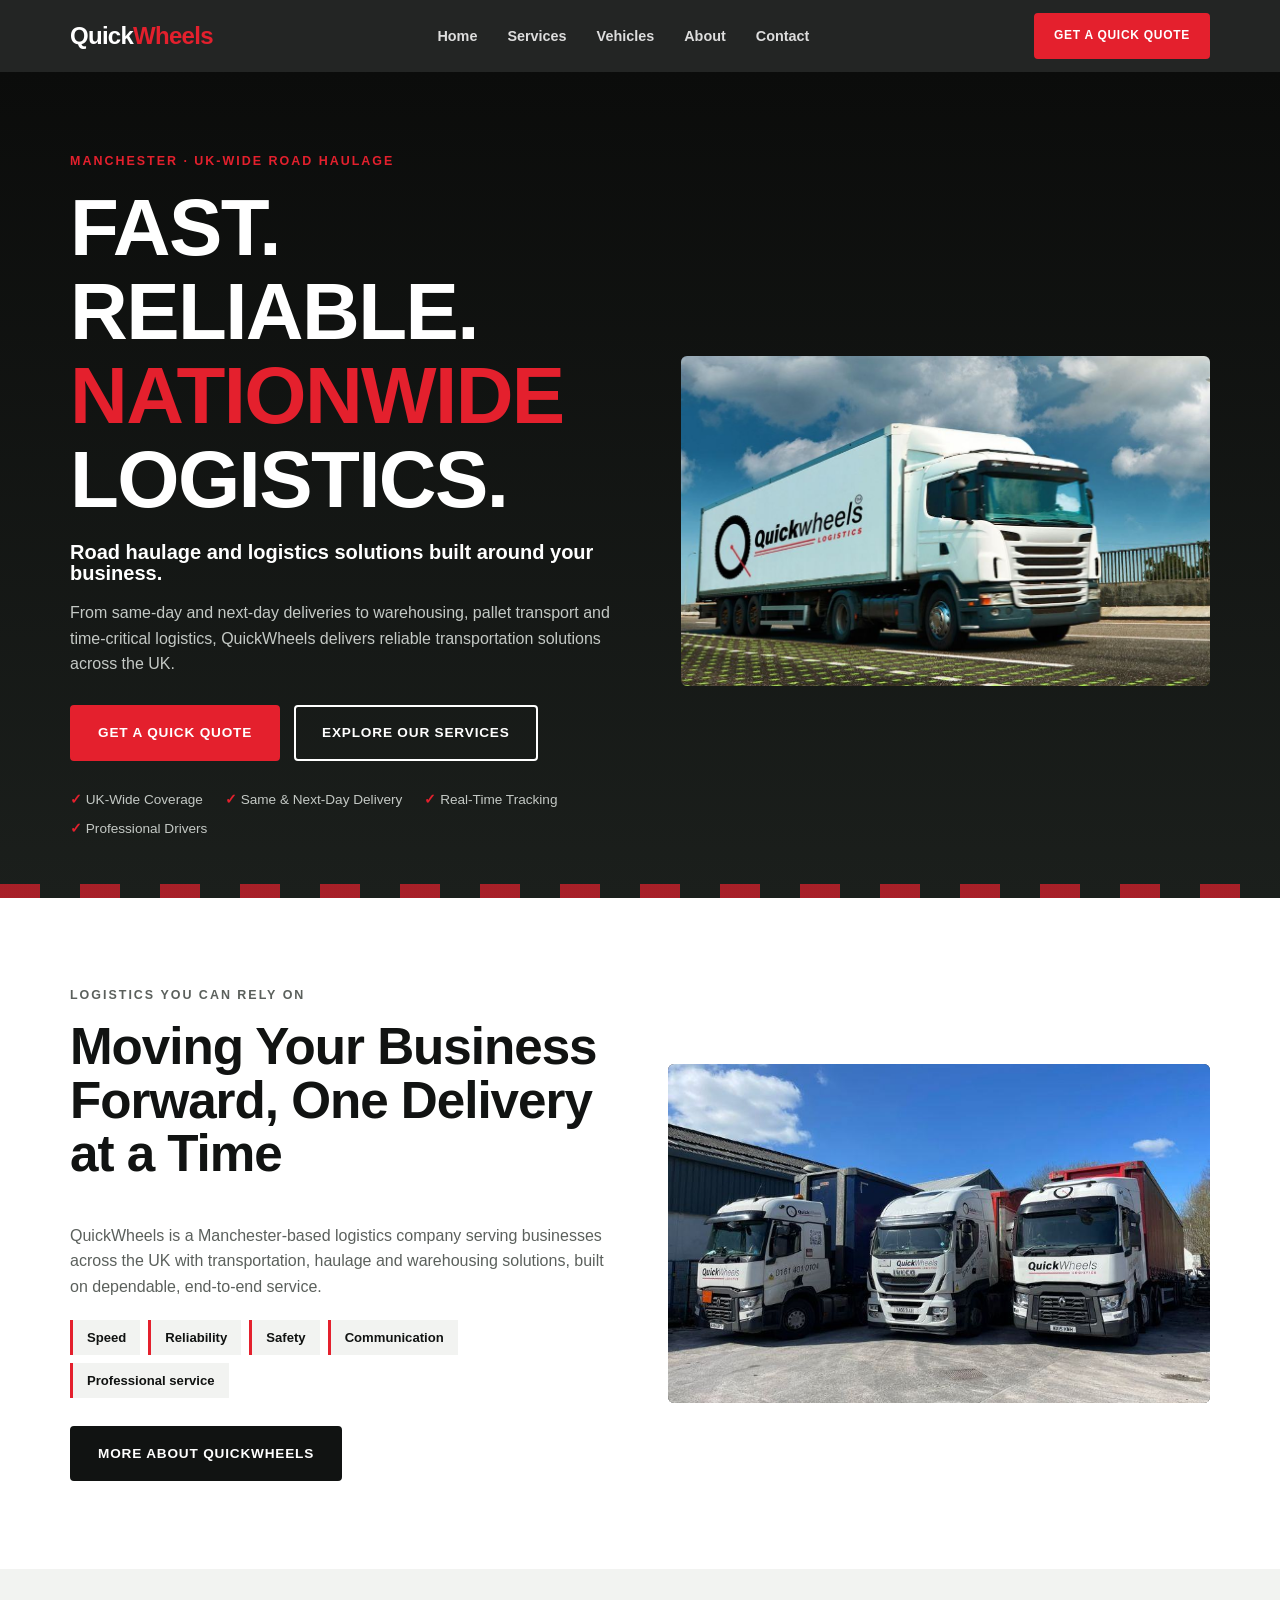
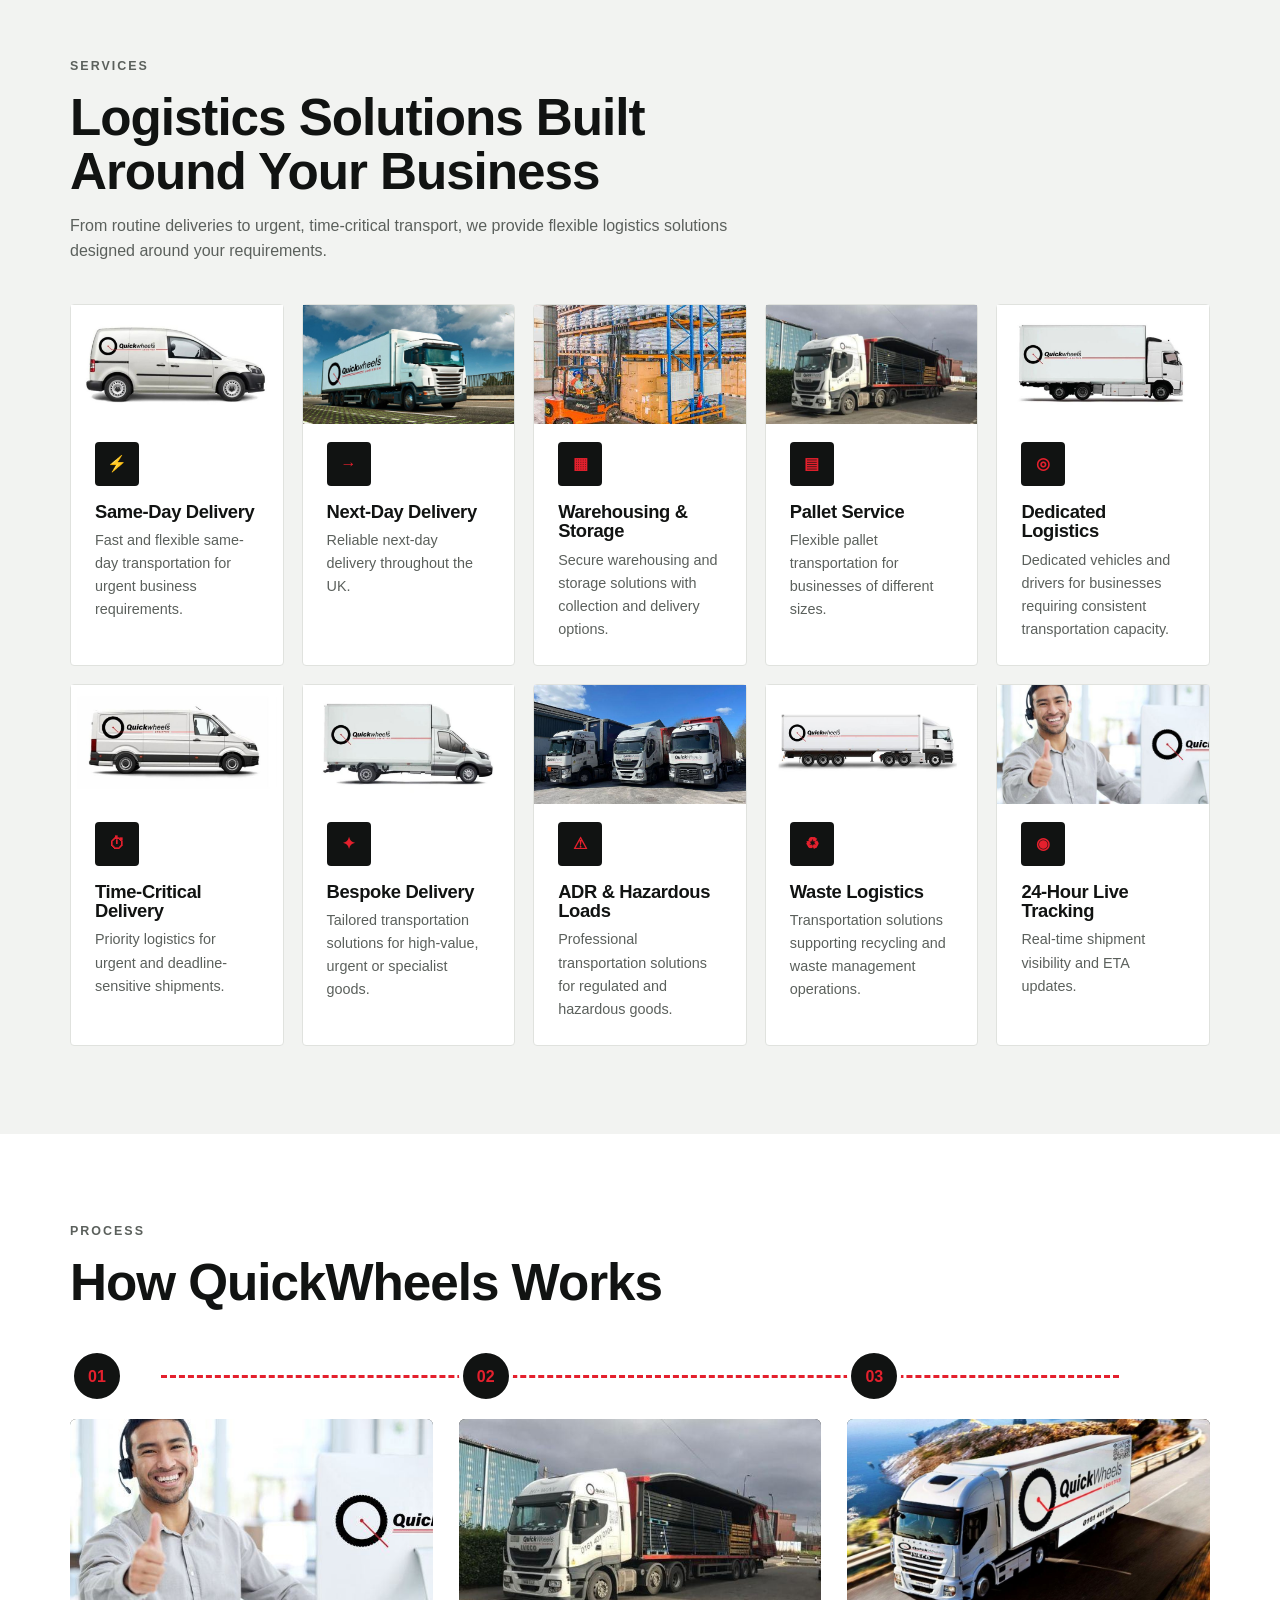
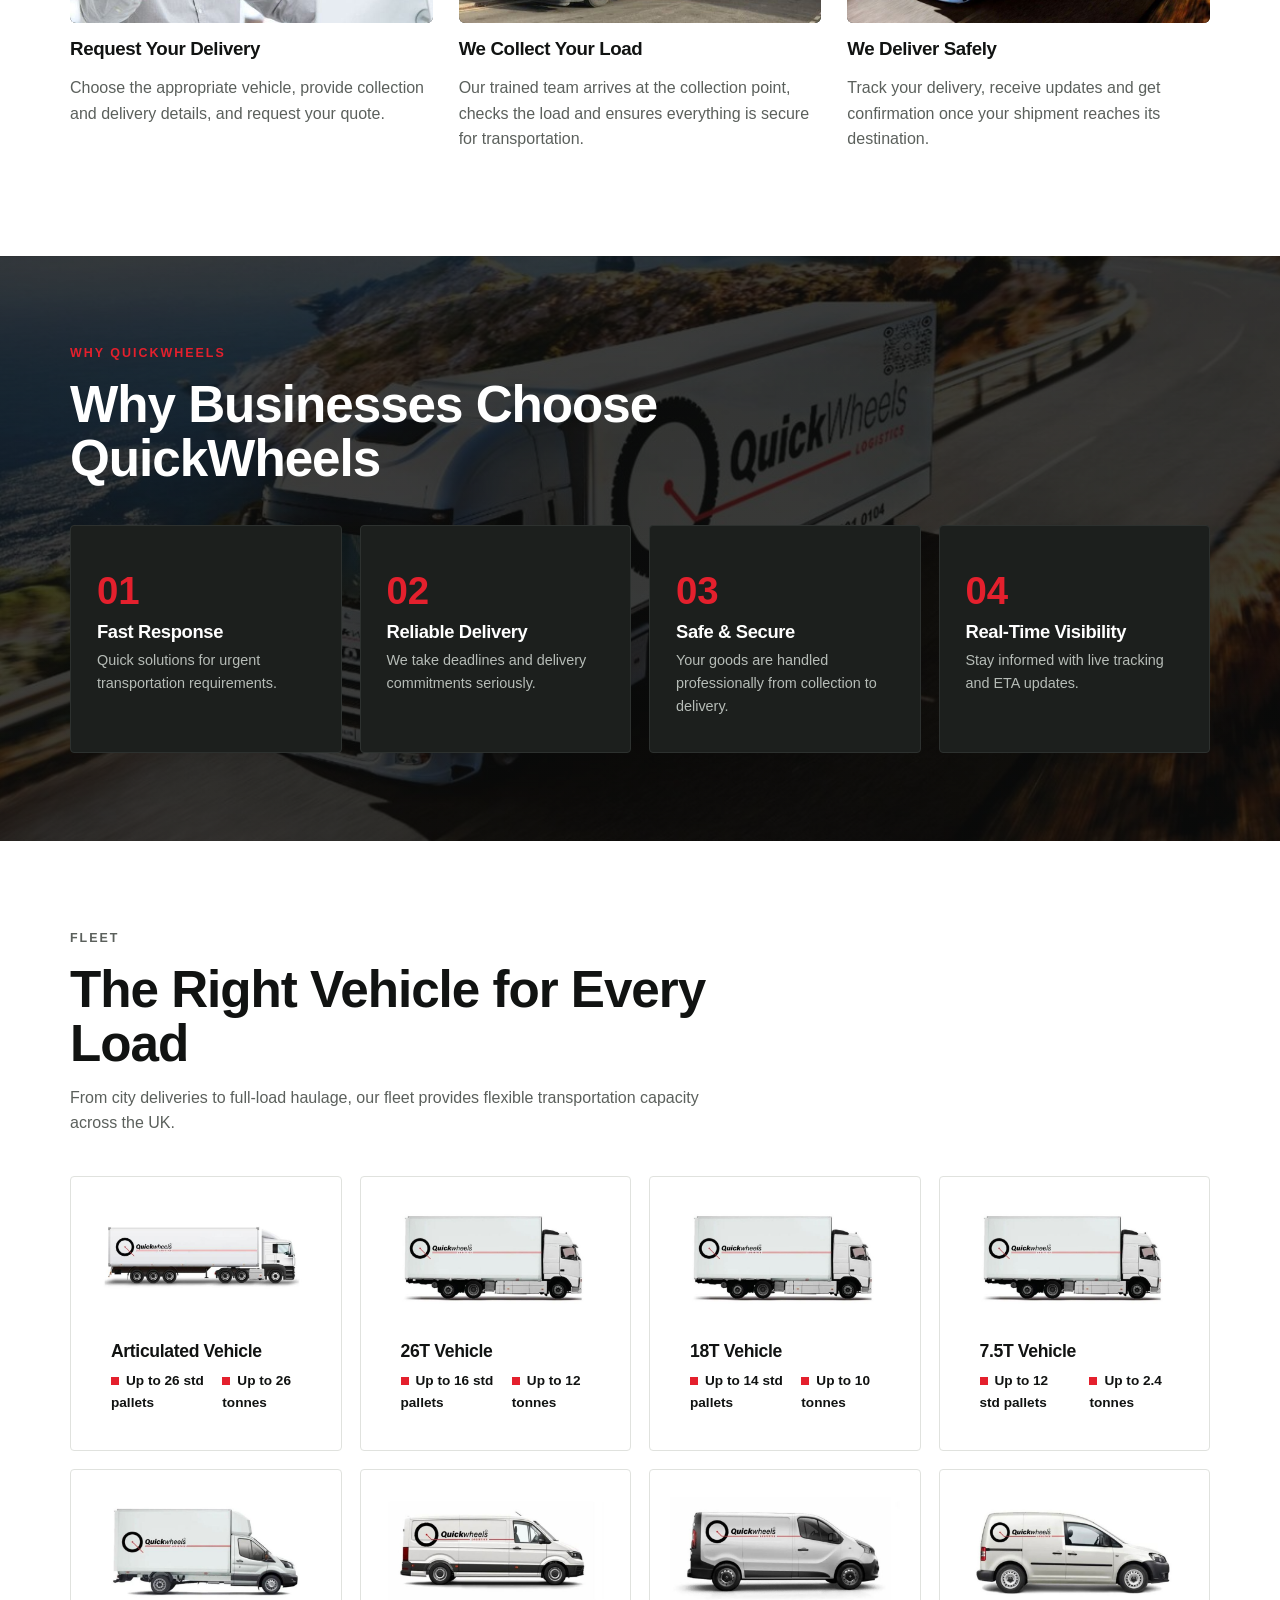
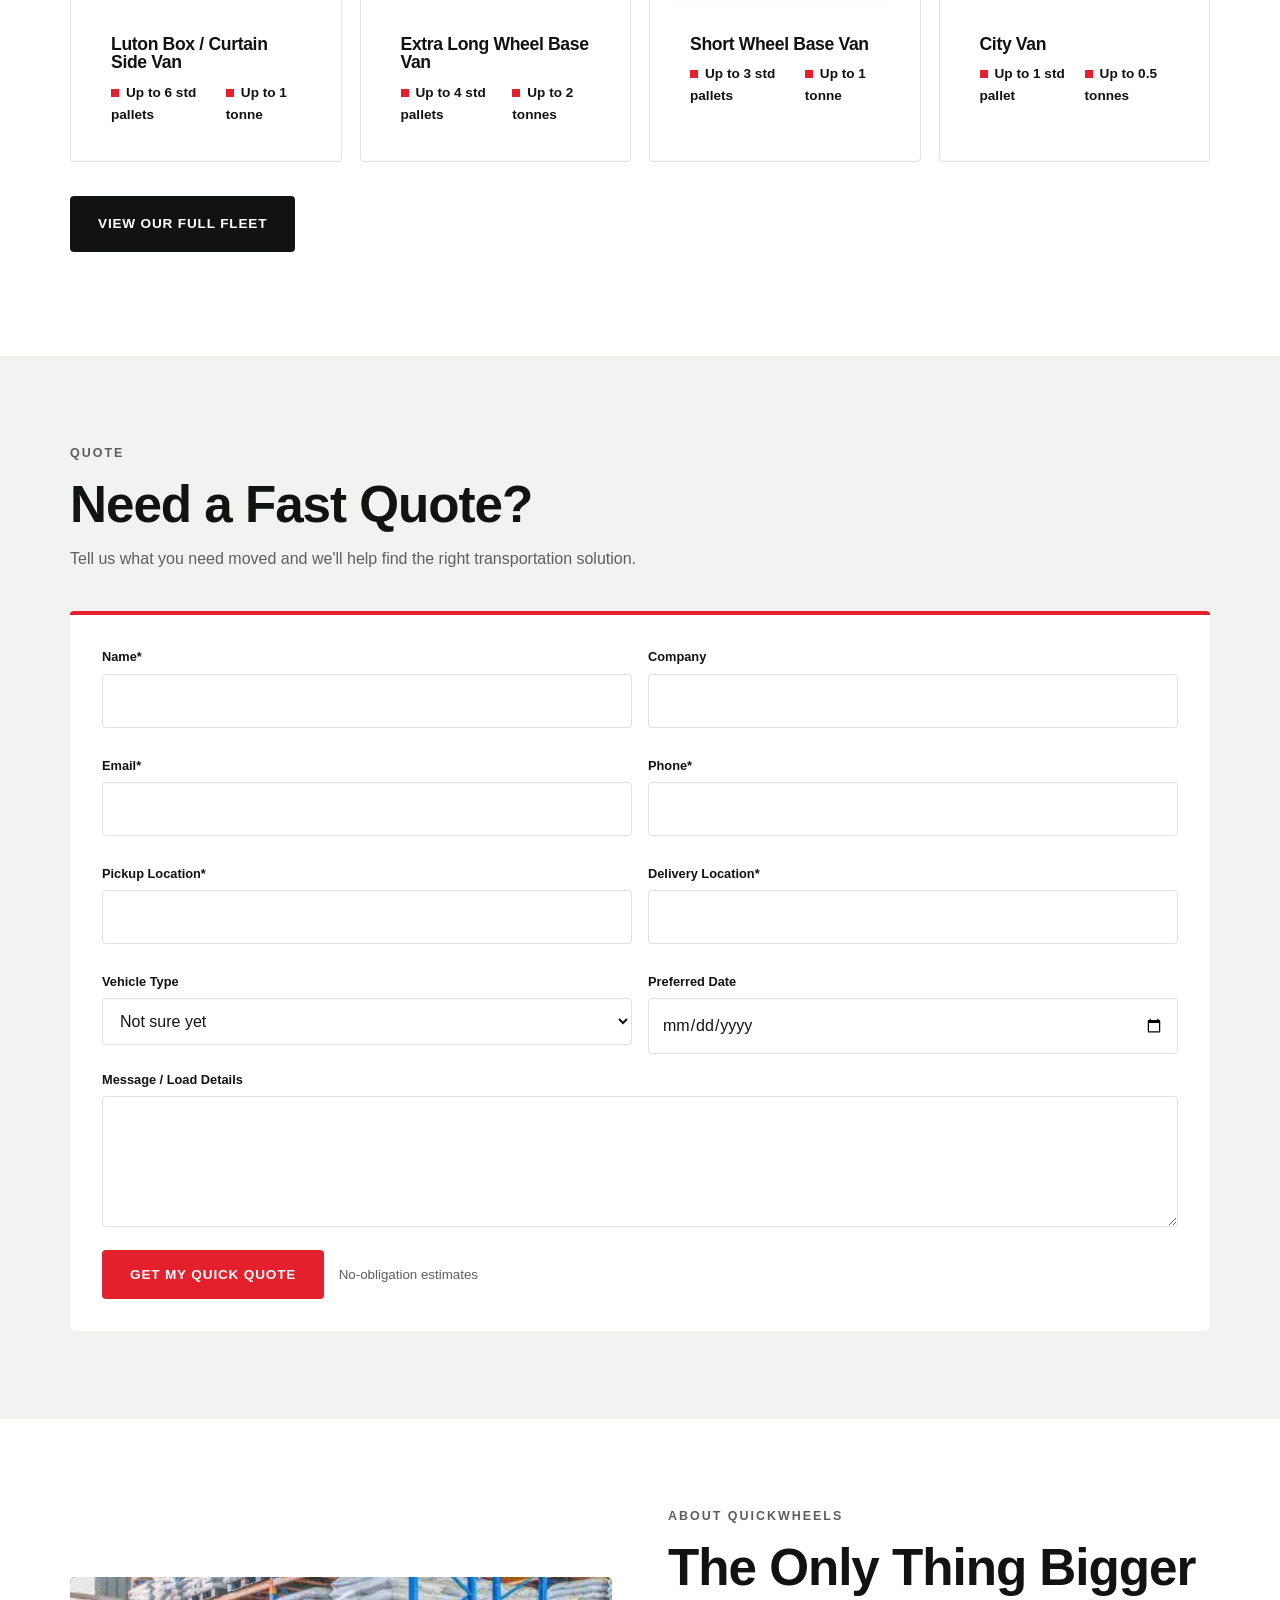
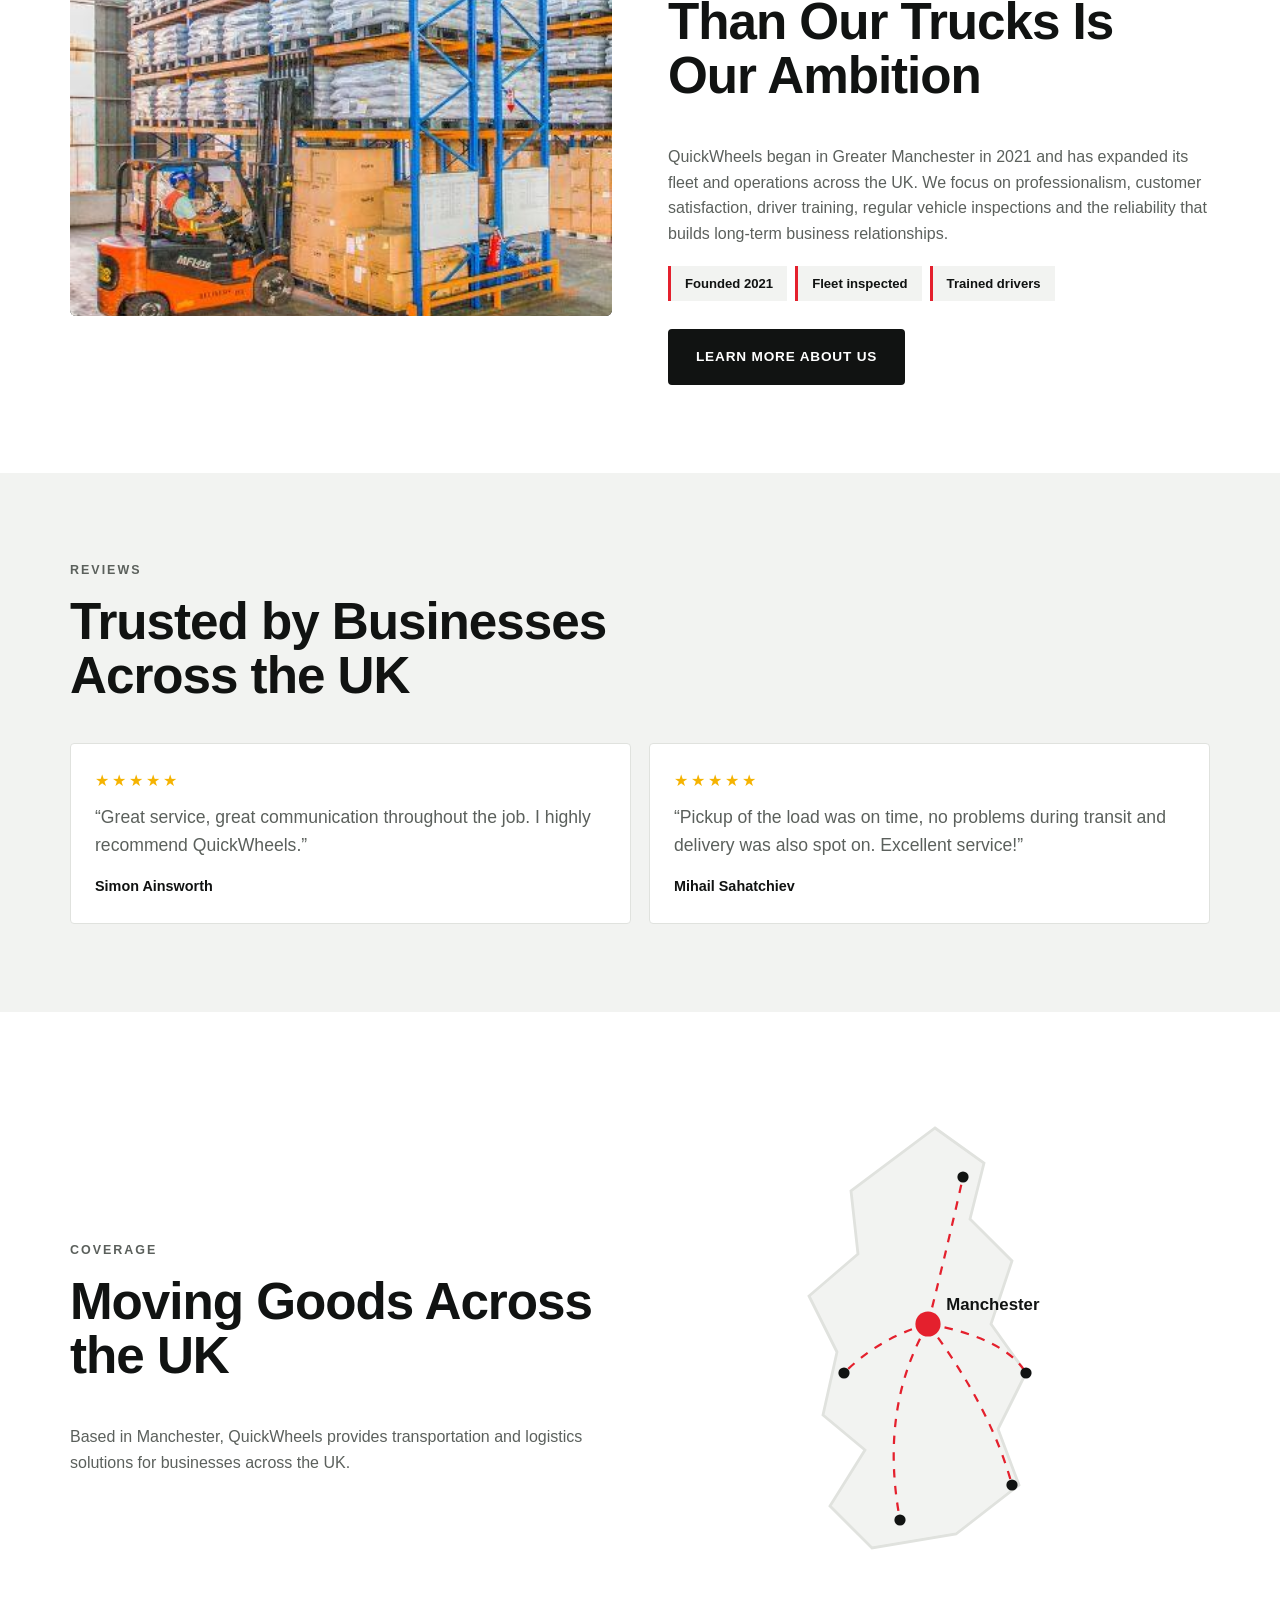
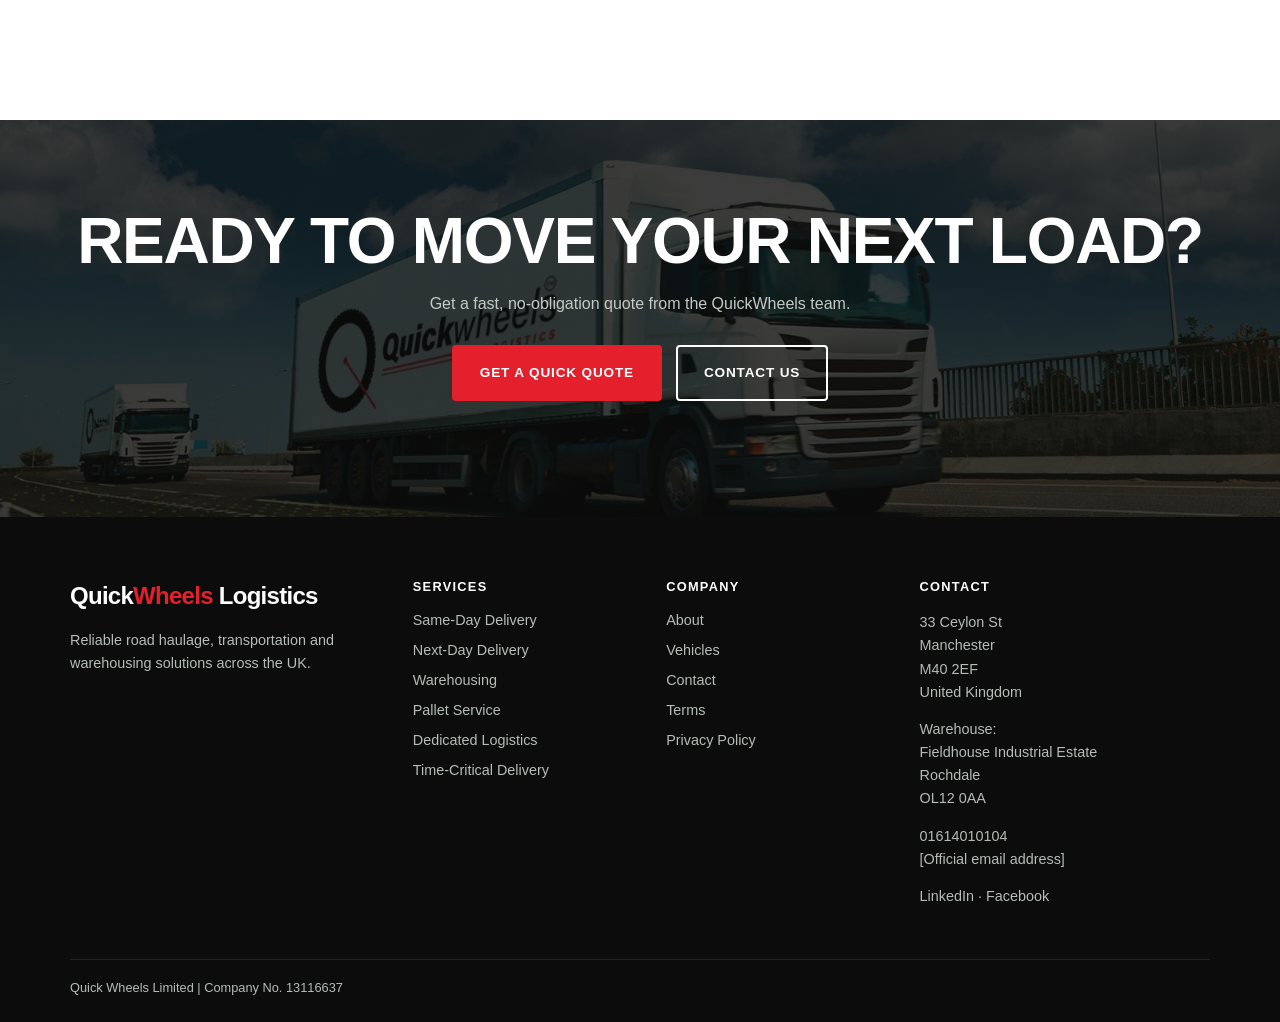
==== commit f262b34a: "Add files via upload" ====
--- a/index.html
+++ b/index.html
@@ -1,379 +1,199 @@
-<!doctype html>
-<html lang="en-GB">
-<head>
-<meta charset="utf-8">
-<meta name="viewport" content="width=device-width, initial-scale=1">
-<title>QuickWheels Logistics | Haulage, Transport &amp; Warehousing in Manchester</title>
-<meta name="description" content="Reliable road haulage, transport and warehousing from Manchester. Same-day and next-day delivery across the UK. Get a quote in minutes.">
-<link rel="preconnect" href="https://fonts.googleapis.com">
-<link rel="preconnect" href="https://fonts.gstatic.com" crossorigin>
-<link href="https://fonts.googleapis.com/css2?family=Barlow+Condensed:wght@600;700;800&family=Inter:wght@400;500;600;700&display=swap" rel="stylesheet">
+<!DOCTYPE html>
+<html lang="en-GB"><head><meta charset="utf-8">
+<meta name="viewport" content="width=device-width, initial-scale=1, viewport-fit=cover">
+<title>QuickWheels Logistics | Road Haulage & Logistics Across the UK</title>
+<meta name="description" content="QuickWheels provides reliable road haulage, transportation, warehousing, same-day, next-day and time-critical delivery services across the UK.">
 <style>
-:root{
-  --navy:#0b1623; --navy2:#122236; --ink:#0f1b2a; --muted:#5b6b7e;
-  --line:#e3e8ee; --bg:#f5f7fa; --white:#fff;
-  --amber:#ff8a00; --amber-d:#e07700;
-  --radius:14px;
-}
-*{box-sizing:border-box;margin:0;padding:0}
-html{scroll-behavior:smooth}
-body{font-family:Inter,system-ui,sans-serif;color:var(--ink);background:var(--white);line-height:1.6;-webkit-font-smoothing:antialiased}
-img,svg{max-width:100%;display:block}
+:root{--bg:#fff;--bg2:#f2f3f1;--ink:#111312;--mut:#5b605c;--dk:#111312;--dk2:#1c1f1d;--ac:#e4202d;--ln:#e0e2de;box-sizing:border-box;padding-top:env(safe-area-inset-top,0px);padding-bottom:env(safe-area-inset-bottom,0px)}
+@media(prefers-color-scheme:dark){:root:not([data-theme="light"]){--bg:#151716;--bg2:#1d201e;--ink:#f1f3ef;--mut:#a3a9a4;--ln:#2d312f}}
+:root[data-theme="dark"]{--bg:#151716;--bg2:#1d201e;--ink:#f1f3ef;--mut:#a3a9a4;--ln:#2d312f}
+html{scroll-behavior:smooth;scroll-padding-top:calc(72px + env(safe-area-inset-top,0px))}
+*,*:before,*:after{box-sizing:border-box}
+body{margin:0;background:var(--bg);color:var(--ink);font:16px/1.6 "Helvetica Neue",Arial,sans-serif}
+h1,h2,h3{font-family:"Arial Narrow","Helvetica Neue",Arial,sans-serif;line-height:1.05;margin:0;letter-spacing:-.02em}
+h2{font-size:clamp(2rem,4.5vw,3.2rem);font-weight:800}
 a{color:inherit;text-decoration:none}
-.wrap{width:min(1180px,100% - 40px);margin-inline:auto}
-h1,h2,h3{font-family:"Barlow Condensed",Inter,sans-serif;line-height:1.05;letter-spacing:.2px}
-h2{font-size:clamp(32px,4.5vw,46px);font-weight:800;text-transform:uppercase}
-.eyebrow{font-size:12.5px;font-weight:700;letter-spacing:.18em;text-transform:uppercase;color:var(--amber);margin-bottom:12px}
-.btn{display:inline-flex;align-items:center;gap:10px;padding:14px 26px;border-radius:10px;font-weight:700;font-size:15px;border:2px solid transparent;cursor:pointer;transition:.18s}
-.btn-primary{background:var(--amber);color:#1a1000}
-.btn-primary:hover{background:var(--amber-d);transform:translateY(-1px)}
-.btn-ghost{border-color:rgba(255,255,255,.35);color:#fff}
-.btn-ghost:hover{background:rgba(255,255,255,.1)}
-section{padding:92px 0}
+.w{max-width:1180px;margin:0 auto;padding:0 20px}
+section{padding:88px 0}
+.eb{font-size:.78rem;font-weight:700;letter-spacing:.16em;text-transform:uppercase;color:var(--mut);margin-bottom:14px}
+.dk .eb,.hero .eb{color:var(--ac)}
+.btn{display:inline-block;padding:15px 26px;font-weight:800;font-size:.85rem;letter-spacing:.06em;border:2px solid var(--ac);background:var(--ac);color:#fff;border-radius:4px;cursor:pointer;transition:transform .2s,box-shadow .2s}
+.btn:hover{transform:translateY(-2px);box-shadow:0 8px 20px rgba(228,32,45,.4)}
+.btn.o{background:transparent;color:#fff;border-color:#fff}
+.btn.o:hover{box-shadow:none;background:#fff;color:#111}
+.btn.d{background:var(--dk);border-color:var(--dk);color:#fff}
+header{position:sticky;top:0;z-index:50;background:rgba(17,19,18,.92);backdrop-filter:blur(8px);transition:padding .3s,box-shadow .3s;padding-top:env(safe-area-inset-top,0px)}
+header.s{box-shadow:0 4px 20px rgba(0,0,0,.35)}
+.nav{display:flex;align-items:center;justify-content:space-between;height:72px;transition:height .3s}
+header.s .nav{height:60px}
+.logo{font-weight:900;font-size:1.5rem;color:#fff;letter-spacing:-.03em}.logo b{color:var(--ac)}
+nav ul{display:flex;gap:30px;list-style:none;margin:0;padding:0}
+nav a{color:#ddd;font-weight:600;font-size:.9rem}nav a:hover{color:var(--ac)}
+.nr{display:flex;align-items:center;gap:12px}
+.nr .btn{padding:11px 18px;font-size:.75rem}
+#bg{display:none;background:none;border:0;width:40px;height:40px;cursor:pointer;flex-direction:column;justify-content:center;gap:6px;padding:8px}
+#bg i{display:block;height:2px;background:#fff;transition:.3s}
+@media(max-width:820px){#bg{display:flex}nav{position:absolute;left:0;right:0;top:100%;background:#111312;max-height:0;overflow:hidden;transition:max-height .35s}nav.o{max-height:320px}nav ul{flex-direction:column;gap:0;padding:8px 20px 18px}nav li a{display:block;padding:12px 0;border-bottom:1px solid #2a2d2b}.nr .btn{padding:10px 12px}}
+.hero{background:linear-gradient(180deg,#0b0c0b 0%,#1b1f1c 100%);color:#fff;position:relative;overflow:hidden;padding:80px 0 0}
+.hero .g{display:grid;grid-template-columns:1.1fr 1fr;gap:30px;align-items:center}
+.hero h1{font-size:clamp(2.6rem,6.5vw,5rem);font-weight:900;text-transform:uppercase}.hero h1 span{color:var(--ac)}
+.hero h2{font-size:1.25rem;font-weight:600;margin:20px 0 10px;text-transform:none;letter-spacing:0}
+.hero p{color:#c4c9c5;max-width:560px}
+.cta{display:flex;gap:14px;flex-wrap:wrap;margin:28px 0}
+.tr{display:flex;flex-wrap:wrap;gap:8px 22px;font-size:.85rem;color:#c4c9c5;padding-bottom:50px}.tr span:before{content:"✓ ";color:var(--ac);font-weight:900}
+.road{height:14px;background:repeating-linear-gradient(90deg,var(--ac) 0 40px,transparent 40px 80px);opacity:.7;margin-top:-6px;animation:rd 2s linear infinite}
+@keyframes rd{to{background-position:80px 0}}
+@media(max-width:820px){.hero .g{grid-template-columns:1fr}.cta .btn{width:100%;text-align:center}}
+.slot{position:relative;background:linear-gradient(180deg,#252a27,#171a18);border-radius:6px;overflow:hidden;aspect-ratio:16/10}
+.slot svg{width:100%;height:100%;display:block}
+.slot.ct,.ph.ct{background:#fff}.ph{aspect-ratio:16/9;margin:-24px -24px 18px;overflow:hidden;position:relative;background:var(--dk)}.slot em{position:absolute;left:10px;bottom:8px;font-size:.62rem;font-style:normal;letter-spacing:.1em;text-transform:uppercase;color:#7d847f}
+.intro .g,.about .g{display:grid;grid-template-columns:1fr 1fr;gap:56px;align-items:center}
+.intro p,.about p{color:var(--mut)}
+.pills{display:flex;flex-wrap:wrap;gap:8px;margin:20px 0 28px}.pills span{background:var(--bg2);padding:7px 14px;font-weight:700;font-size:.82rem;border-left:3px solid var(--ac)}
+@media(max-width:820px){.intro .g,.about .g{grid-template-columns:1fr;gap:30px}section{padding:60px 0}}
+.sv{background:var(--bg2)}
+.hd{max-width:680px;margin-bottom:40px}.hd p{color:var(--mut);margin-top:14px}
+.grid{display:grid;gap:18px}
+.g5{grid-template-columns:repeat(auto-fill,minmax(210px,1fr))}
+.card{background:var(--bg);border:1px solid var(--ln);padding:24px;border-radius:4px;transition:transform .25s,box-shadow .25s,border-color .25s}
+.card:hover{transform:translateY(-5px);box-shadow:0 14px 30px rgba(0,0,0,.12);border-color:var(--ac)}
+.ic{width:44px;height:44px;background:var(--dk);color:var(--ac);display:grid;place-items:center;border-radius:4px;margin-bottom:16px;font-weight:900}
+.card h3{font-size:1.15rem;margin-bottom:8px}.card p{color:var(--mut);font-size:.9rem;margin:0}
+.steps{display:grid;grid-template-columns:repeat(3,1fr);gap:26px;position:relative}
+.steps:before{content:"";position:absolute;top:26px;left:8%;right:8%;border-top:3px dashed var(--ac)}
+.st{position:relative}.n{width:54px;height:54px;border-radius:50%;background:var(--dk);color:var(--ac);font-weight:900;display:grid;place-items:center;border:4px solid var(--bg);margin-bottom:16px;position:relative}
+.st .slot{margin-bottom:16px;aspect-ratio:16/9}.st p{color:var(--mut)}
+@media(max-width:820px){.steps{grid-template-columns:1fr}.steps:before{display:none}}
+.dk{background:var(--dk);color:#fff}.dk .card{background:var(--dk2);border-color:#2d312f}.dk .card p{color:#b6bcb7}
+.dk .big{padding:34px 26px}.dk .big b{display:block;font-size:2.4rem;color:var(--ac);font-family:Arial Narrow,Arial,sans-serif}
+.g4{grid-template-columns:repeat(auto-fit,minmax(230px,1fr))}
+.fl{grid-template-columns:repeat(auto-fill,minmax(260px,1fr))}
+.fl .card{padding:0;overflow:hidden}.fl .slot{border-radius:0;aspect-ratio:16/9}.fl .in{padding:18px 20px}
+.fl h3{font-size:1.1rem}.sp{display:flex;gap:18px;margin-top:10px;font-weight:700;font-size:.85rem}.sp span:before{content:"";display:inline-block;width:8px;height:8px;background:var(--ac);margin-right:7px}
+.qs{background:var(--bg2)}
+.fm{display:grid;grid-template-columns:1fr 1fr;gap:16px;background:var(--bg);padding:32px;border-radius:4px;border-top:4px solid var(--ac)}
+.fm .f{grid-column:span 1}.fm .f.fw{grid-column:1/-1}
+label{display:block;font-size:.8rem;font-weight:700;margin-bottom:6px}
+input,select,textarea{width:100%;font:inherit;padding:13px;border:1.5px solid var(--ln);background:var(--bg);color:var(--ink);border-radius:4px}
+input:focus,select:focus,textarea:focus{outline:2px solid var(--ac);border-color:var(--ac)}
+.er{color:#d33;font-size:.75rem;min-height:1em;display:block}
+.ok{display:none;grid-column:1/-1;background:var(--ac);color:#fff;padding:14px;font-weight:700}
+@media(max-width:700px){.fm{grid-template-columns:1fr;padding:20px}.fm .btn{width:100%}input,select,textarea{padding:15px;font-size:16px}}
+.stars{color:#f5b301;letter-spacing:3px;margin-bottom:10px}.q p{font-size:1.1rem;margin:0 0 14px}.q b{font-size:.9rem}
+.map{display:grid;grid-template-columns:1fr 1fr;gap:40px;align-items:center}.map svg{width:100%;max-width:420px;margin:0 auto;display:block}
+.rt{stroke:var(--ac);stroke-width:1.6;fill:none;stroke-dasharray:6 6;animation:dash 1.4s linear infinite}
+@keyframes dash{to{stroke-dashoffset:-24}}
+@media(max-width:820px){.map{grid-template-columns:1fr}}
+.fin{background:linear-gradient(90deg,#0b0c0b 40%,#1f2420);color:#fff;text-align:center}.fin .cta{justify-content:center}.fin h2{font-size:clamp(2.2rem,5vw,4rem);text-transform:uppercase;margin-bottom:14px}
+footer{background:#0b0c0b;color:#b6bcb7;padding:60px 0 24px;font-size:.9rem}
+.fg{display:grid;grid-template-columns:1.4fr 1fr 1fr 1.3fr;gap:30px}footer h4{color:#fff;margin:0 0 12px;letter-spacing:.1em;font-size:.8rem}footer ul{list-style:none;padding:0;margin:0}footer li{margin:7px 0}footer a:hover{color:var(--ac)}
+.cp{border-top:1px solid #222;margin-top:36px;padding-top:18px;font-size:.8rem}
+@media(max-width:820px){.fg{grid-template-columns:1fr 1fr}}@media(max-width:520px){.fg{grid-template-columns:1fr}}
+.rv{opacity:0;transform:translateY(24px);transition:opacity .7s,transform .7s}.rv.in{opacity:1;transform:none}
+@media(prefers-reduced-motion:reduce){.rv{opacity:1;transform:none;transition:none}.road,.rt{animation:none}}
+</style></head><body>
+<header id="hd"><div class="w nav"><a href="#home" class="logo">Quick<b>Wheels</b></a>
+<nav id="nv" aria-label="Main"><ul><li><a href="#home">Home</a></li><li><a href="#services">Services</a></li><li><a href="#vehicles">Vehicles</a></li><li><a href="#about">About</a></li><li><a href="#contact">Contact</a></li></ul></nav>
+<div class="nr"><a class="btn" href="#contact">GET A QUICK QUOTE</a><button id="bg" aria-label="Menu"><i></i><i></i><i></i></button></div></div></header>
+<main id="home">
+<section class="hero" style="padding-bottom:0"><div class="w g"><div>
+<div class="eb">Manchester · UK-wide road haulage</div>
+<h1>Fast. Reliable. <span>Nationwide</span> Logistics.</h1>
+<h2>Road haulage and logistics solutions built around your business.</h2>
+<p>From same-day and next-day deliveries to warehousing, pallet transport and time-critical logistics, QuickWheels delivers reliable transportation solutions across the UK.</p>
+<div class="cta"><a class="btn" href="#contact">GET A QUICK QUOTE</a><a class="btn o" href="#services">EXPLORE OUR SERVICES</a></div>
+<div class="tr"><span>UK-Wide Coverage</span><span>Same & Next-Day Delivery</span><span>Real-Time Tracking</span><span>Professional Drivers</span></div></div>
+<div class="slot" data-v="artic" data-k="h" data-l="Hero photo slot: articulated lorry on UK motorway"></div></div><div class="road"></div></section>
 
-/* top bar + nav */
-.topbar{background:#070f19;color:#aab6c5;font-size:13px}
-.topbar .wrap{display:flex;justify-content:space-between;gap:16px;padding:9px 0;flex-wrap:wrap}
-.topbar a:hover{color:#fff}
-header.nav{position:sticky;top:0;z-index:50;background:rgba(255,255,255,.97);backdrop-filter:blur(8px);border-bottom:1px solid var(--line)}
-.nav .wrap{display:flex;align-items:center;justify-content:space-between;height:74px}
-.logo{display:flex;align-items:center;gap:11px;color:#fff;font-family:"Barlow Condensed";font-weight:800;font-size:26px;text-transform:uppercase;letter-spacing:.5px}
-.logo .mark{width:38px;height:38px;border-radius:10px;background:var(--amber);display:grid;place-items:center;color:#1a1000}
-.logo small{display:block;font-family:Inter;font-weight:600;font-size:9.5px;letter-spacing:.32em;color:#8fa0b4;margin-top:-3px}
-.logo b{color:var(--amber)}
-.menu{display:flex;gap:34px;align-items:center}
-.menu a{color:#2a3a4d;font-weight:600;font-size:15px}
-.menu a:hover{color:var(--amber-d)}
-.brandlogo{height:46px;width:auto}
-.nav .btn{padding:11px 20px;font-size:14px}
-.burger{display:none;background:none;border:0;color:var(--ink);cursor:pointer}
+<section class="intro"><div class="w g"><div class="rv"><div class="eb">Logistics you can rely on</div>
+<h2>Moving Your Business Forward, One Delivery at a Time</h2><br>
+<p>QuickWheels is a Manchester-based logistics company serving businesses across the UK with transportation, haulage and warehousing solutions, built on dependable, end-to-end service.</p>
+<div class="pills"><span>Speed</span><span>Reliability</span><span>Safety</span><span>Communication</span><span>Professional service</span></div>
+<a class="btn d" href="#about">MORE ABOUT QUICKWHEELS</a></div>
+<div class="slot rv" data-v="rigid" data-k="f3" data-l="Photo slot: QuickWheels commercial truck"></div></div></section>
 
-/* hero */
-.hero{background:
-  linear-gradient(100deg,rgba(11,22,35,.97) 30%,rgba(11,22,35,.78) 100%),
-  repeating-linear-gradient(135deg,#122236 0 2px,transparent 2px 22px);
-  color:#fff;padding:84px 0 96px;position:relative;overflow:hidden}
-.hero::after{content:"";position:absolute;right:-180px;top:-140px;width:560px;height:560px;border-radius:50%;background:radial-gradient(circle,rgba(255,138,0,.22),transparent 68%)}
-.hero .wrap{display:grid;grid-template-columns:1.15fr .85fr;gap:56px;align-items:center;position:relative;z-index:1}
-.hero h1{font-size:clamp(46px,7vw,84px);font-weight:800;text-transform:uppercase}
-.hero h1 span{color:var(--amber)}
-.hero p.lead{font-size:18px;color:#b9c5d3;max-width:540px;margin:22px 0 32px}
-.hero .cta{display:flex;gap:14px;flex-wrap:wrap}
-.hero .proof{display:flex;gap:30px;margin-top:42px;flex-wrap:wrap}
-.hero .proof div{font-size:13px;color:#8fa0b4}
-.hero .proof strong{display:block;font-family:"Barlow Condensed";font-size:26px;color:#fff;letter-spacing:.3px}
-.qcard{background:#fff;color:var(--ink);border-radius:18px;padding:30px;box-shadow:0 30px 70px rgba(0,0,0,.4)}
-.qcard h3{font-size:30px;text-transform:uppercase;font-weight:800}
-.qcard p{font-size:14px;color:var(--muted);margin:4px 0 18px}
-label{display:block;font-size:12.5px;font-weight:600;color:#3a4a5d;margin:0 0 6px}
-input,select,textarea{width:100%;padding:13px 14px;border:1.5px solid var(--line);border-radius:10px;font:inherit;font-size:15px;background:#fff;color:var(--ink)}
-input:focus,select:focus,textarea:focus{outline:none;border-color:var(--amber);box-shadow:0 0 0 3px rgba(255,138,0,.18)}
-.field{margin-bottom:14px}
-.row2{display:grid;grid-template-columns:1fr 1fr;gap:12px}
-.qcard .btn{width:100%;justify-content:center;margin-top:6px}
-.note{font-size:12px;color:#8793a3;margin-top:12px;text-align:center}
+<section class="sv" id="services"><div class="w"><div class="hd rv"><div class="eb">Services</div><h2>Logistics Solutions Built Around Your Business</h2><p>From routine deliveries to urgent, time-critical transport, we provide flexible logistics solutions designed around your requirements.</p></div>
+<div class="grid g5" id="svg"></div></div></section>
 
-/* trust strip */
-.strip{background:var(--amber);color:#1a1000}
-.strip .wrap{display:grid;grid-template-columns:repeat(4,1fr);gap:20px;padding:22px 0}
-.strip div{display:flex;align-items:center;gap:12px;font-weight:700;font-size:15px}
-.strip svg{flex:none}
+<section><div class="w"><div class="hd rv"><div class="eb">Process</div><h2>How QuickWheels Works</h2></div>
+<div class="steps">
+<div class="st rv"><div class="n">01</div><div class="slot" data-v="rigid" data-k="t" data-l="Photo slot: truck arriving"></div><h3>Request Your Delivery</h3><p>Choose the appropriate vehicle, provide collection and delivery details, and request your quote.</p></div>
+<div class="st rv"><div class="n">02</div><div class="slot" data-v="load" data-k="n" data-l="Photo slot: driver loading pallets"></div><h3>We Collect Your Load</h3><p>Our trained team arrives at the collection point, checks the load and ensures everything is secure for transportation.</p></div>
+<div class="st rv"><div class="n">03</div><div class="slot" data-v="pod" data-k="r" data-l="Photo slot: delivery confirmation (POD)"></div><h3>We Deliver Safely</h3><p>Track your delivery, receive updates and get confirmation once your shipment reaches its destination.</p></div></div></div></section>
 
-/* services */
-.head{display:flex;justify-content:space-between;align-items:end;gap:30px;margin-bottom:46px;flex-wrap:wrap}
-.head p{max-width:460px;color:var(--muted)}
-.services{display:grid;grid-template-columns:repeat(5,1fr);gap:16px}
-.svc{background:var(--bg);border:1px solid var(--line);border-radius:var(--radius);padding:26px 20px;transition:.2s}
-.svc:hover{transform:translateY(-4px);border-color:var(--amber);background:#fff;box-shadow:0 14px 34px rgba(15,27,42,.09)}
-.svc .ic{width:46px;height:46px;border-radius:12px;background:var(--navy);color:var(--amber);display:grid;place-items:center;margin-bottom:16px}
-.svc h3{font-family:Inter;font-size:15.5px;font-weight:700;text-transform:none;line-height:1.3}
+<section class="dk" data-bg="r"><div class="w"><div class="hd rv"><div class="eb">Why QuickWheels</div><h2>Why Businesses Choose QuickWheels</h2></div>
+<div class="grid g4">
+<div class="card big rv"><b>01</b><h3>Fast Response</h3><p>Quick solutions for urgent transportation requirements.</p></div>
+<div class="card big rv"><b>02</b><h3>Reliable Delivery</h3><p>We take deadlines and delivery commitments seriously.</p></div>
+<div class="card big rv"><b>03</b><h3>Safe & Secure</h3><p>Your goods are handled professionally from collection to delivery.</p></div>
+<div class="card big rv"><b>04</b><h3>Real-Time Visibility</h3><p>Stay informed with live tracking and ETA updates.</p></div></div></div></section>
 
-/* process */
-.process{background:var(--navy);color:#fff}
-.process h2{color:#fff}
-.steps{display:grid;grid-template-columns:repeat(3,1fr);gap:24px;margin-top:48px;counter-reset:s}
-.step{background:var(--navy2);border:1px solid rgba(255,255,255,.08);border-radius:var(--radius);padding:32px;position:relative}
-.step::before{counter-increment:s;content:"0" counter(s);font-family:"Barlow Condensed";font-weight:800;font-size:64px;color:rgba(255,138,0,.9);line-height:1}
-.step h3{font-family:Inter;font-size:20px;font-weight:700;margin:14px 0 10px}
-.step p{color:#aab8c8;font-size:15px}
+<section id="vehicles"><div class="w"><div class="hd rv"><div class="eb">Fleet</div><h2>The Right Vehicle for Every Load</h2><p>From city deliveries to full-load haulage, our fleet provides flexible transportation capacity across the UK.</p></div>
+<div class="grid fl" id="fl"></div><p style="margin-top:34px"><a class="btn d" href="#contact">VIEW OUR FULL FLEET</a></p></div></section>
 
-/* why */
-.why{display:grid;grid-template-columns:1fr 1fr;gap:64px;align-items:center}
-.why p.lead{color:var(--muted);margin:18px 0 28px;font-size:17px}
-.checks{display:grid;gap:14px}
-.check{display:flex;gap:16px;align-items:center;background:var(--bg);border:1px solid var(--line);border-radius:12px;padding:20px 22px;font-weight:600}
-.check i{flex:none;width:34px;height:34px;border-radius:50%;background:var(--amber);display:grid;place-items:center}
+<section class="qs" id="contact"><div class="w"><div class="hd rv"><div class="eb">Quote</div><h2>Need a Fast Quote?</h2><p>Tell us what you need moved and we'll help find the right transportation solution.</p></div>
+<form class="fm rv" id="qf" novalidate>
+<div class="f"><label for="n">Name*</label><input id="n" required autocomplete="name"><span class="er"></span></div>
+<div class="f"><label for="c">Company</label><input id="c" autocomplete="organization"></div>
+<div class="f"><label for="e">Email*</label><input id="e" type="email" required autocomplete="email"><span class="er"></span></div>
+<div class="f"><label for="p">Phone*</label><input id="p" type="tel" required autocomplete="tel"><span class="er"></span></div>
+<div class="f"><label for="a">Pickup Location*</label><input id="a" required><span class="er"></span></div>
+<div class="f"><label for="b">Delivery Location*</label><input id="b" required><span class="er"></span></div>
+<div class="f"><label for="v">Vehicle Type</label><select id="v"><option>Not sure yet</option><option>Articulated Vehicle</option><option>26T Vehicle</option><option>18T Vehicle</option><option>7.5T Vehicle</option><option>Luton Box / Curtain Side</option><option>Extra Long Wheel Base Van</option><option>Short Wheel Base Van</option><option>City Van</option></select></div>
+<div class="f"><label for="d">Preferred Date</label><input id="d" type="date"></div>
+<div class="f fw"><label for="m">Message / Load Details</label><textarea id="m" rows="4"></textarea></div>
+<div class="f fw"><button class="btn" type="submit">GET MY QUICK QUOTE</button> <small style="color:var(--mut);margin-left:10px">No-obligation estimates</small></div>
+<div class="ok" id="ok">Thanks! This is a mock-up form, so nothing was sent.</div></form></div></section>
 
-/* vehicles */
-.vehicles{background:var(--bg)}
-.vgrid{display:grid;grid-template-columns:repeat(3,1fr);gap:18px}
-.veh{background:#fff;border:1px solid var(--line);border-radius:var(--radius);padding:26px;transition:.2s}
-.veh:hover{border-color:var(--amber);box-shadow:0 14px 34px rgba(15,27,42,.08)}
-.veh .top{display:flex;justify-content:space-between;align-items:start;margin-bottom:18px}
-.veh h3{font-family:Inter;font-size:18px;font-weight:700;text-transform:none}
-.veh svg{color:var(--navy);flex:none}
-.specs{display:grid;grid-template-columns:1fr 1fr;gap:10px}
-.specs div{background:var(--bg);border-radius:10px;padding:12px 14px}
-.specs b{display:block;font-family:"Barlow Condensed";font-size:28px;line-height:1;color:var(--navy)}
-.specs span{font-size:12px;color:var(--muted)}
+<section class="about" id="about"><div class="w g"><div class="slot rv" data-v="load" data-k="w" data-l="Photo slot: drivers and pallets at loading bay"></div>
+<div class="rv"><div class="eb">About QuickWheels</div><h2>The Only Thing Bigger Than Our Trucks Is Our Ambition</h2><br>
+<p>QuickWheels began in Greater Manchester in 2021 and has expanded its fleet and operations across the UK. We focus on professionalism, customer satisfaction, driver training, regular vehicle inspections and the reliability that builds long-term business relationships.</p>
+<div class="pills"><span id="s1" data-t="2021">0</span><span>Fleet inspected</span><span>Trained drivers</span></div>
+<a class="btn d" href="#about">LEARN MORE ABOUT US</a></div></div></section>
 
-/* reviews */
-.reviews{display:grid;grid-template-columns:.8fr 1.1fr 1.1fr;gap:20px;align-items:stretch}
-.score{background:var(--navy);color:#fff;border-radius:var(--radius);padding:34px;display:flex;flex-direction:column;justify-content:center}
-.score strong{font-family:"Barlow Condensed";font-size:76px;line-height:1;color:var(--amber)}
-.stars{color:var(--amber);letter-spacing:3px;font-size:20px;margin:8px 0}
-.score span{color:#aab8c8;font-size:14px}
-.rev{background:var(--bg);border:1px solid var(--line);border-radius:var(--radius);padding:32px}
-.rev p{font-size:17px;line-height:1.55}
-.rev footer{margin-top:22px;font-weight:700;display:flex;align-items:center;gap:12px}
-.rev footer i{width:40px;height:40px;border-radius:50%;background:var(--navy);color:var(--amber);display:grid;place-items:center;font-style:normal;font-family:"Barlow Condensed";font-size:18px}
-.rev footer small{display:block;font-weight:500;color:var(--muted);font-size:12.5px}
+<section class="sv"><div class="w"><div class="hd rv"><div class="eb">Reviews</div><h2>Trusted by Businesses Across the UK</h2></div>
+<div class="grid" style="grid-template-columns:repeat(auto-fit,minmax(280px,1fr))">
+<div class="card q rv"><div class="stars">★★★★★</div><p>“Great service, great communication throughout the job. I highly recommend QuickWheels.”</p><b>Simon Ainsworth</b></div>
+<div class="card q rv"><div class="stars">★★★★★</div><p>“Pickup of the load was on time, no problems during transit and delivery was also spot on. Excellent service!”</p><b>Mihail Sahatchiev</b></div></div></div></section>
 
-/* contact */
-.contact{background:linear-gradient(180deg,var(--navy),#08111c);color:#fff}
-.contact .grid{display:grid;grid-template-columns:1fr 1fr;gap:64px;align-items:start}
-.contact h2{color:#fff}
-.contact .lead{color:#aab8c8;margin:16px 0 34px;font-size:17px}
-.info{display:grid;gap:18px}
-.info div{display:flex;gap:16px}
-.info i{flex:none;width:44px;height:44px;border-radius:12px;background:rgba(255,138,0,.14);color:var(--amber);display:grid;place-items:center}
-.info small{display:block;color:#8fa0b4;font-size:12.5px;text-transform:uppercase;letter-spacing:.1em}
-.info a:hover{color:var(--amber)}
-.form{background:#fff;color:var(--ink);border-radius:18px;padding:32px}
+<section><div class="w map"><div class="rv"><div class="eb">Coverage</div><h2>Moving Goods Across the UK</h2><br><p style="color:var(--mut)">Based in Manchester, QuickWheels provides transportation and logistics solutions for businesses across the UK.</p></div>
+<svg viewBox="0 0 300 380" class="rv" role="img" aria-label="Stylised UK map with routes from Manchester"><path d="M150 20l35 25-10 40 30 30-15 45 25 35-20 40 15 40-45 35-60 10-30-30 25-40-30-25 10-45-20-40 35-30-5-45z" fill="var(--bg2)" stroke="var(--ln)" stroke-width="2"/>
+<path class="rt" d="M145 160Q110 220 125 300"/><path class="rt" d="M145 160Q190 220 205 275"/><path class="rt" d="M145 160Q160 100 170 55"/><path class="rt" d="M145 160Q110 170 85 195"/><path class="rt" d="M145 160Q200 170 215 195"/>
+<g fill="var(--ink)"><circle cx="125" cy="300" r="4"/><circle cx="205" cy="275" r="4"/><circle cx="170" cy="55" r="4"/><circle cx="85" cy="195" r="4"/><circle cx="215" cy="195" r="4"/></g>
+<circle cx="145" cy="160" r="9" fill="#e4202d"/><text x="158" y="150" font-size="12" font-weight="700" fill="var(--ink)">Manchester</text></svg></div></section>
 
-footer.site{background:#060d16;color:#8fa0b4;font-size:14px;padding:44px 0 30px}
-footer.site .wrap{display:flex;justify-content:space-between;gap:30px;flex-wrap:wrap}
-footer.site ul{list-style:none;display:flex;gap:22px;flex-wrap:wrap}
-footer.site a:hover{color:#fff}
-footer.site .legal{width:100%;border-top:1px solid rgba(255,255,255,.08);padding-top:22px;margin-top:6px;font-size:13px}
-
-@media(max-width:1020px){
-  .services{grid-template-columns:repeat(3,1fr)}
-  .hero .wrap,.why,.contact .grid{grid-template-columns:1fr;gap:44px}
-  .vgrid{grid-template-columns:1fr 1fr}
-  .reviews{grid-template-columns:1fr}
-  .steps{grid-template-columns:1fr}
-  .strip .wrap{grid-template-columns:1fr 1fr}
-}
-@media(max-width:760px){
-  section{padding:68px 0}
-  .menu{display:none;position:absolute;top:74px;left:0;right:0;background:#fff;flex-direction:column;align-items:flex-start;padding:22px 20px;gap:18px;border-bottom:1px solid var(--line)}
-  .menu.open{display:flex}
-  .burger{display:block}
-  .nav .btn.hide-m{display:none}
-  .services{grid-template-columns:1fr 1fr}
-  .vgrid{grid-template-columns:1fr}
-  .row2{grid-template-columns:1fr}
-  .topbar .wrap{justify-content:center}
-  .topbar .hide-m{display:none}
-}
-</style>
-</head>
-<body>
-
-<div class="topbar">
-  <div class="wrap">
-    <span class="hide-m">Manchester-based haulage, transport &amp; warehousing</span>
-    <span><a href="tel:+441614010104">0161 401 0104</a> &nbsp;·&nbsp; <a href="mailto:info@quickwheelsuk.com">info@quickwheelsuk.com</a></span>
-  </div>
-</div>
-
-<header class="nav">
-  <div class="wrap">
-    <a href="#top" class="logo" aria-label="QuickWheels Logistics home" style="color:var(--ink)">
-      <img class="brandlogo" src="https://quickwheelsuk.com/wp-content/uploads/2023/05/quick-wheels-logistics-logo.png" alt="QuickWheels Logistics"
-        onerror="this.style.display='none';this.nextElementSibling.style.display='flex'">
-      <span style="display:none;align-items:center;gap:11px"><span class="mark"><svg width="22" height="22" viewBox="0 0 24 24" fill="none" stroke="currentColor" stroke-width="2.4" stroke-linecap="round" stroke-linejoin="round"><path d="M3 7h11v9H3zM14 10h4l3 3v3h-7"/><circle cx="7.5" cy="17.5" r="1.8" fill="currentColor"/><circle cx="17.5" cy="17.5" r="1.8" fill="currentColor"/></svg></span><span>Quick<b>Wheels</b><small>LOGISTICS</small></span></span>
-    </a>
-    <nav class="menu" id="menu">
-      <a href="#services">Services</a>
-      <a href="#how">How it works</a>
-      <a href="#vehicles">Vehicles</a>
-      <a href="#reviews">Reviews</a>
-      <a href="#contact">Contact</a>
-    </nav>
-    <a class="btn btn-primary hide-m" href="#quote">Get a Quote</a>
-    <button class="burger" id="burger" aria-label="Menu"><svg width="28" height="28" viewBox="0 0 24 24" fill="none" stroke="currentColor" stroke-width="2" stroke-linecap="round"><path d="M4 7h16M4 12h16M4 17h16"/></svg></button>
-  </div>
-</header>
-
-<main id="top">
-<!-- HERO -->
-<section class="hero" style="padding-top:84px">
-  <div class="wrap">
-    <div>
-      <div class="eyebrow">Manchester · UK-wide haulage</div>
-      <h1>The haulage company <span>Manchester trusts.</span></h1>
-      <p class="lead">End-to-end logistics, transportation and warehousing for businesses that need dependable delivery. Same-day, next-day and time-critical, across the UK.</p>
-      <div class="cta">
-        <a class="btn btn-primary" href="#quote">Quote any load →</a>
-        <a class="btn btn-ghost" href="tel:+441614010104">Call 0161 401 0104</a>
-      </div>
-      <div class="proof">
-        <div><strong>Same &amp; next day</strong>delivery options</div>
-        <div><strong>24-hour</strong>live tracking</div>
-        <div><strong>10+</strong>five-star reviews</div>
-      </div>
-    </div>
-
-    <form class="qcard" id="quote" onsubmit="return demo(event)">
-      <h3>Get a quick quote</h3>
-      <p>Free, no-obligation. Reply within minutes.</p>
-      <div class="field"><label for="v">Vehicle size</label>
-        <select id="v">
-          <option>City Van</option><option>Short Wheel Base Van</option><option>Extra Long Wheel Base Van</option>
-          <option>Luton Box / Curtain Side</option><option>7.5t</option><option>18t</option><option>26t</option><option>Articulated Vehicle</option>
-        </select></div>
-      <div class="row2">
-        <div class="field"><label for="p">Collection postcode</label><input id="p" placeholder="e.g. M40 2EF"></div>
-        <div class="field"><label for="d">Delivery postcode</label><input id="d" placeholder="e.g. B12 8XX"></div>
-      </div>
-      <div class="row2">
-        <div class="field"><label for="n">Your name</label><input id="n" placeholder="Full name"></div>
-        <div class="field"><label for="e">Email</label><input id="e" type="email" placeholder="you@company.com"></div>
-      </div>
-      <button class="btn btn-primary" type="submit">Get my quote →</button>
-      <div class="note" id="note">Demo form: connect to QuickWheels' enquiry system before launch.</div>
-    </form>
-  </div>
-</section>
-
-<div class="strip">
-  <div class="wrap">
-    <div><svg width="26" height="26" viewBox="0 0 24 24" fill="none" stroke="currentColor" stroke-width="2.2" stroke-linecap="round" stroke-linejoin="round"><circle cx="12" cy="12" r="9"/><path d="M12 7v5l3 2"/></svg>Same &amp; next-day delivery</div>
-    <div><svg width="26" height="26" viewBox="0 0 24 24" fill="none" stroke="currentColor" stroke-width="2.2" stroke-linecap="round" stroke-linejoin="round"><path d="M12 3l8 3v6c0 5-3.5 8-8 9-4.5-1-8-4-8-9V6z"/><path d="M9 12l2 2 4-4"/></svg>Your load is safe with us</div>
-    <div><svg width="26" height="26" viewBox="0 0 24 24" fill="none" stroke="currentColor" stroke-width="2.2" stroke-linecap="round" stroke-linejoin="round"><path d="M4 21V9l8-6 8 6v12"/><path d="M9 21v-7h6v7"/></svg>Warehousing &amp; storage</div>
-    <div><svg width="26" height="26" viewBox="0 0 24 24" fill="none" stroke="currentColor" stroke-width="2.2" stroke-linecap="round" stroke-linejoin="round"><path d="M12 21s7-6 7-12a7 7 0 10-14 0c0 6 7 12 7 12z"/><circle cx="12" cy="9" r="2.5"/></svg>24-hour live tracking</div>
-  </div>
-</div>
-
-<!-- SERVICES -->
-<section id="services">
-  <div class="wrap">
-    <div class="head">
-      <div><div class="eyebrow">What we do</div><h2>Logistics built<br>for business</h2></div>
-      <p>From everyday deliveries to urgent and specialist loads, one Manchester team handles the lot.</p>
-    </div>
-    <div class="services">
-      <div class="svc"><div class="ic"><svg width="24" height="24" viewBox="0 0 24 24" fill="none" stroke="currentColor" stroke-width="2.2" stroke-linecap="round" stroke-linejoin="round"><path d="M13 2L4 14h7l-1 8 9-12h-7z"/></svg></div><h3>Same-day delivery</h3></div>
-      <div class="svc"><div class="ic"><svg width="24" height="24" viewBox="0 0 24 24" fill="none" stroke="currentColor" stroke-width="2.2" stroke-linecap="round" stroke-linejoin="round"><rect x="3" y="5" width="18" height="16" rx="2"/><path d="M3 10h18M8 3v4M16 3v4"/></svg></div><h3>Next-day delivery</h3></div>
-      <div class="svc"><div class="ic"><svg width="24" height="24" viewBox="0 0 24 24" fill="none" stroke="currentColor" stroke-width="2.2" stroke-linecap="round" stroke-linejoin="round"><path d="M4 21V9l8-6 8 6v12"/><path d="M9 21v-7h6v7"/></svg></div><h3>Warehousing &amp; storage</h3></div>
-      <div class="svc"><div class="ic"><svg width="24" height="24" viewBox="0 0 24 24" fill="none" stroke="currentColor" stroke-width="2.2" stroke-linecap="round" stroke-linejoin="round"><path d="M3 17h18M5 17v-4h14v4M7 13V8h4v5M13 13V6h4v7"/></svg></div><h3>Pallet service</h3></div>
-      <div class="svc"><div class="ic"><svg width="24" height="24" viewBox="0 0 24 24" fill="none" stroke="currentColor" stroke-width="2.2" stroke-linecap="round" stroke-linejoin="round"><path d="M12 3l10 18H2z"/><path d="M12 10v5M12 18v.5"/></svg></div><h3>ADR &amp; hazardous loads</h3></div>
-      <div class="svc"><div class="ic"><svg width="24" height="24" viewBox="0 0 24 24" fill="none" stroke="currentColor" stroke-width="2.2" stroke-linecap="round" stroke-linejoin="round"><circle cx="12" cy="8" r="4"/><path d="M4 21c0-4 3.5-6 8-6s8 2 8 6"/></svg></div><h3>Dedicated logistical services</h3></div>
-      <div class="svc"><div class="ic"><svg width="24" height="24" viewBox="0 0 24 24" fill="none" stroke="currentColor" stroke-width="2.2" stroke-linecap="round" stroke-linejoin="round"><path d="M4 7h16l-1.5 13h-13zM9 7V4h6v3"/></svg></div><h3>Waste</h3></div>
-      <div class="svc"><div class="ic"><svg width="24" height="24" viewBox="0 0 24 24" fill="none" stroke="currentColor" stroke-width="2.2" stroke-linecap="round" stroke-linejoin="round"><path d="M14 6l4 4L8 20H4v-4zM12 8l4 4"/></svg></div><h3>Bespoke delivery</h3></div>
-      <div class="svc"><div class="ic"><svg width="24" height="24" viewBox="0 0 24 24" fill="none" stroke="currentColor" stroke-width="2.2" stroke-linecap="round" stroke-linejoin="round"><circle cx="12" cy="13" r="8"/><path d="M12 9v4l2 2M9 2h6"/></svg></div><h3>Time-critical delivery</h3></div>
-      <div class="svc"><div class="ic"><svg width="24" height="24" viewBox="0 0 24 24" fill="none" stroke="currentColor" stroke-width="2.2" stroke-linecap="round" stroke-linejoin="round"><path d="M12 21s7-6 7-12a7 7 0 10-14 0c0 6 7 12 7 12z"/><circle cx="12" cy="9" r="2.5"/></svg></div><h3>24-hour live tracking</h3></div>
-    </div>
-  </div>
-</section>
-
-<!-- PROCESS -->
-<section class="process" id="how">
-  <div class="wrap">
-    <div class="eyebrow">How it works</div>
-    <h2>Three steps.<br>Then sit back.</h2>
-    <div class="steps">
-      <div class="step"><h3>Order with QuickWheels</h3><p>Choose your vehicle size, add your pick-up and delivery addresses and get a quote within minutes, with an ETA. From 24/7 collection to UK-wide and urgent next-day runs.</p></div>
-      <div class="step"><h3>Sit back and relax</h3><p>Trained staff oversee loading and make sure your load is safe and secure. You're emailed once documents are collected, and told straight away if anything arises on the road.</p></div>
-      <div class="step"><h3>Delivered &amp; signed off</h3><p>You're updated by email in real time on arrival. After unloading we get a signed proof of delivery (POD), and any discrepancy is documented so it can be resolved.</p></div>
-    </div>
-  </div>
-</section>
-
-<!-- WHY -->
-<section>
-  <div class="wrap why">
-    <div>
-      <div class="eyebrow">Why QuickWheels</div>
-      <h2>What makes our road haulage different?</h2>
-      <p class="lead">QuickWheels is a Manchester-based company that takes pride in superior end-to-end logistics, transportation and warehousing for businesses across many industries. Speed, efficiency and customer satisfaction come first.</p>
-      <a class="btn btn-primary" href="#contact">Talk to the team →</a>
-    </div>
-    <div class="checks">
-      <div class="check"><i><svg width="18" height="18" viewBox="0 0 24 24" fill="none" stroke="#1a1000" stroke-width="3" stroke-linecap="round" stroke-linejoin="round"><path d="M5 12l5 5 9-10"/></svg></i>Same and next-day deliveries</div>
-      <div class="check"><i><svg width="18" height="18" viewBox="0 0 24 24" fill="none" stroke="#1a1000" stroke-width="3" stroke-linecap="round" stroke-linejoin="round"><path d="M5 12l5 5 9-10"/></svg></i>Your load is safe with us</div>
-      <div class="check"><i><svg width="18" height="18" viewBox="0 0 24 24" fill="none" stroke="#1a1000" stroke-width="3" stroke-linecap="round" stroke-linejoin="round"><path d="M5 12l5 5 9-10"/></svg></i>Outstanding customer service and experience</div>
-      <div class="check"><i><svg width="18" height="18" viewBox="0 0 24 24" fill="none" stroke="#1a1000" stroke-width="3" stroke-linecap="round" stroke-linejoin="round"><path d="M5 12l5 5 9-10"/></svg></i>Superior end-to-end logistics and warehousing</div>
-    </div>
-  </div>
-</section>
-
-<!-- VEHICLES -->
-<section class="vehicles" id="vehicles">
-  <div class="wrap">
-    <div class="head">
-      <div><div class="eyebrow">Our fleet</div><h2>Vehicles to<br>choose from</h2></div>
-      <p>From a city van to a 26-tonne articulated lorry, pick the right size for your load.</p>
-    </div>
-    <div class="vgrid">
-      <div class="veh"><div class="top"><h3>Articulated Vehicle</h3><svg width="34" height="34" viewBox="0 0 24 24" fill="none" stroke="currentColor" stroke-width="1.8" stroke-linecap="round" stroke-linejoin="round"><path d="M2 7h13v9H2zM15 10h4l3 3v3h-7"/><circle cx="6.5" cy="17.5" r="1.8"/><circle cx="18" cy="17.5" r="1.8"/></svg></div><div class="specs"><div><b>26</b><span>standard pallets</span></div><div><b>26t</b><span>payload</span></div></div></div>
-      <div class="veh"><div class="top"><h3>26t Vehicle</h3><svg width="34" height="34" viewBox="0 0 24 24" fill="none" stroke="currentColor" stroke-width="1.8" stroke-linecap="round" stroke-linejoin="round"><path d="M2 7h13v9H2zM15 10h4l3 3v3h-7"/><circle cx="6.5" cy="17.5" r="1.8"/><circle cx="18" cy="17.5" r="1.8"/></svg></div><div class="specs"><div><b>16</b><span>standard pallets</span></div><div><b>12t</b><span>payload</span></div></div></div>
-      <div class="veh"><div class="top"><h3>18t Vehicle</h3><svg width="34" height="34" viewBox="0 0 24 24" fill="none" stroke="currentColor" stroke-width="1.8" stroke-linecap="round" stroke-linejoin="round"><path d="M2 7h13v9H2zM15 10h4l3 3v3h-7"/><circle cx="6.5" cy="17.5" r="1.8"/><circle cx="18" cy="17.5" r="1.8"/></svg></div><div class="specs"><div><b>14</b><span>standard pallets</span></div><div><b>10t</b><span>payload</span></div></div></div>
-      <div class="veh"><div class="top"><h3>7.5t Vehicle</h3><svg width="34" height="34" viewBox="0 0 24 24" fill="none" stroke="currentColor" stroke-width="1.8" stroke-linecap="round" stroke-linejoin="round"><path d="M2 7h13v9H2zM15 10h4l3 3v3h-7"/><circle cx="6.5" cy="17.5" r="1.8"/><circle cx="18" cy="17.5" r="1.8"/></svg></div><div class="specs"><div><b>12</b><span>standard pallets</span></div><div><b>2.4t</b><span>payload</span></div></div></div>
-      <div class="veh"><div class="top"><h3>Luton Box / Curtain Side</h3><svg width="34" height="34" viewBox="0 0 24 24" fill="none" stroke="currentColor" stroke-width="1.8" stroke-linecap="round" stroke-linejoin="round"><path d="M3 7h12v9H3zM15 10h3l3 3v3h-6"/><circle cx="7" cy="17.5" r="1.8"/><circle cx="17.5" cy="17.5" r="1.8"/></svg></div><div class="specs"><div><b>6</b><span>standard pallets</span></div><div><b>1t</b><span>payload</span></div></div></div>
-      <div class="veh"><div class="top"><h3>Extra Long Wheel Base Van</h3><svg width="34" height="34" viewBox="0 0 24 24" fill="none" stroke="currentColor" stroke-width="1.8" stroke-linecap="round" stroke-linejoin="round"><path d="M2 8h12l5 4h3v5H2z"/><circle cx="7" cy="17.5" r="1.8"/><circle cx="17" cy="17.5" r="1.8"/></svg></div><div class="specs"><div><b>4</b><span>standard pallets</span></div><div><b>2t</b><span>payload</span></div></div></div>
-      <div class="veh"><div class="top"><h3>Short Wheel Base Van</h3><svg width="34" height="34" viewBox="0 0 24 24" fill="none" stroke="currentColor" stroke-width="1.8" stroke-linecap="round" stroke-linejoin="round"><path d="M3 9h10l5 3h3v5H3z"/><circle cx="7.5" cy="17.5" r="1.8"/><circle cx="17" cy="17.5" r="1.8"/></svg></div><div class="specs"><div><b>3</b><span>standard pallets</span></div><div><b>1t</b><span>payload</span></div></div></div>
-      <div class="veh"><div class="top"><h3>City Van</h3><svg width="34" height="34" viewBox="0 0 24 24" fill="none" stroke="currentColor" stroke-width="1.8" stroke-linecap="round" stroke-linejoin="round"><path d="M4 10h9l4 3h3v4H4z"/><circle cx="8" cy="17.5" r="1.8"/><circle cx="16.5" cy="17.5" r="1.8"/></svg></div><div class="specs"><div><b>1</b><span>standard pallet</span></div><div><b>0.5t</b><span>payload</span></div></div></div>
-    </div>
-  </div>
-</section>
-
-<!-- REVIEWS -->
-<section id="reviews">
-  <div class="wrap">
-    <div class="eyebrow">What clients say</div>
-    <h2 style="margin-bottom:40px">Trusted by the<br>businesses we move</h2>
-    <div class="reviews">
-      <div class="score"><strong>10+</strong><div class="stars">★★★★★</div><span>five-star reviews on Google</span></div>
-      <div class="rev"><p>“Great service, great communication throughout the job. I highly recommend QuickWheels.”</p><footer><i>SA</i><div>Simon Ainsworth<small>Verified Google review</small></div></footer></div>
-      <div class="rev"><p>“Pickup of the load was on time, no problems during transit and delivery was also spot on. Excellent service!”</p><footer><i>MS</i><div>Mihail Sahatchiev<small>Verified Google review</small></div></footer></div>
-    </div>
-  </div>
-</section>
-
-<!-- CONTACT -->
-<section class="contact" id="contact">
-  <div class="wrap grid">
-    <div>
-      <div class="eyebrow">Ready to contact us?</div>
-      <h2>Tell us what you need moved</h2>
-      <p class="lead">Estimates are no-obligation and free. Share your requirements and the team will find the right transport solution.</p>
-      <div class="info">
-        <div><i><svg width="20" height="20" viewBox="0 0 24 24" fill="none" stroke="currentColor" stroke-width="2.2" stroke-linecap="round" stroke-linejoin="round"><path d="M5 4h4l2 5-2.5 1.5a11 11 0 005 5L15 13l5 2v4a2 2 0 01-2 2A16 16 0 013 6a2 2 0 012-2z"/></svg></i><span><small>Phone</small><a href="tel:+441614010104">0161 401 0104</a></span></div>
-        <div><i><svg width="20" height="20" viewBox="0 0 24 24" fill="none" stroke="currentColor" stroke-width="2.2" stroke-linecap="round" stroke-linejoin="round"><rect x="3" y="5" width="18" height="14" rx="2"/><path d="M3 7l9 6 9-6"/></svg></i><span><small>Email</small><a href="mailto:info@quickwheelsuk.com">info@quickwheelsuk.com</a></span></div>
-        <div><i><svg width="20" height="20" viewBox="0 0 24 24" fill="none" stroke="currentColor" stroke-width="2.2" stroke-linecap="round" stroke-linejoin="round"><path d="M12 21s7-6 7-12a7 7 0 10-14 0c0 6 7 12 7 12z"/><circle cx="12" cy="9" r="2.5"/></svg></i><span><small>Office</small>33 Ceylon St, Manchester, M40 2EF</span></div>
-        <div><i><svg width="20" height="20" viewBox="0 0 24 24" fill="none" stroke="currentColor" stroke-width="2.2" stroke-linecap="round" stroke-linejoin="round"><path d="M4 21V9l8-6 8 6v12"/><path d="M9 21v-7h6v7"/></svg></i><span><small>Warehouse</small>Fieldhouse Industrial Estate, Rochdale, OL12 0AA</span></div>
-      </div>
-    </div>
-    <form class="form" onsubmit="return demo(event)">
-      <div class="field"><label for="cn">Name *</label><input id="cn" required></div>
-      <div class="field"><label for="ce">Email *</label><input id="ce" type="email" required></div>
-      <div class="field"><label for="cm">Message</label><textarea id="cm" rows="5" maxlength="350" placeholder="What are you moving, from where, and when?"></textarea></div>
-      <button class="btn btn-primary" type="submit" style="width:100%;justify-content:center">Submit now →</button>
-      <div class="note">Demo form: connect to QuickWheels' enquiry system before launch.</div>
-    </form>
-  </div>
-</section>
+<section class="fin" data-bg="h"><div class="w rv"><h2>Ready to Move Your Next Load?</h2><p style="color:#c4c9c5">Get a fast, no-obligation quote from the QuickWheels team.</p>
+<div class="cta"><a class="btn" href="#contact">GET A QUICK QUOTE</a><a class="btn o" href="tel:01614010104">CONTACT US</a></div></div></section>
 </main>
-
-<footer class="site">
-  <div class="wrap">
-    <div><strong style="color:#fff;font-family:'Barlow Condensed';font-size:22px;text-transform:uppercase">QuickWheels Logistics</strong><br>Haulage, transport and warehousing from Manchester.</div>
-    <ul>
-      <li><a href="#services">Services</a></li><li><a href="#vehicles">Vehicles</a></li><li><a href="#reviews">Reviews</a></li><li><a href="#contact">Contact</a></li>
-      <li><a href="https://www.linkedin.com/company/quick-wheels-ltd/" target="_blank" rel="noopener">LinkedIn</a></li>
-      <li><a href="https://www.facebook.com/profile.php?id=100083715897225" target="_blank" rel="noopener">Facebook</a></li>
-    </ul>
-    <div class="legal">© 2026 Quick Wheels Limited · Company No. 13116637 · Design mockup prepared from quickwheelsuk.com content.</div>
-  </div>
-</footer>
-
+<footer><div class="w"><div class="fg"><div><div class="logo">Quick<b>Wheels</b> Logistics</div><p>Reliable road haulage, transportation and warehousing solutions across the UK.</p></div>
+<div><h4>SERVICES</h4><ul><li>Same-Day Delivery</li><li>Next-Day Delivery</li><li>Warehousing</li><li>Pallet Service</li><li>Dedicated Logistics</li><li>Time-Critical Delivery</li></ul></div>
+<div><h4>COMPANY</h4><ul><li><a href="#about">About</a></li><li><a href="#vehicles">Vehicles</a></li><li><a href="#contact">Contact</a></li><li>Terms</li><li>Privacy Policy</li></ul></div>
+<div><h4>CONTACT</h4><p>33 Ceylon St<br>Manchester<br>M40 2EF<br>United Kingdom</p><p>Warehouse:<br>Fieldhouse Industrial Estate<br>Rochdale<br>OL12 0AA</p><p><a href="tel:01614010104">01614010104</a><br>[Official email address]</p>
+<p><a href="https://www.linkedin.com/company/quick-wheels-ltd/">LinkedIn</a> · <a href="https://www.facebook.com/profile.php?id=100083715897225">Facebook</a></p></div></div>
+<div class="cp">Quick Wheels Limited | Company No. 13116637</div></div></footer>
 <script>
-document.getElementById('burger').onclick=()=>document.getElementById('menu').classList.toggle('open');
-document.querySelectorAll('#menu a').forEach(a=>a.onclick=()=>document.getElementById('menu').classList.remove('open'));
-function demo(e){e.preventDefault();const n=e.target.querySelector('.note');n.textContent='Thanks! This is a demo, so nothing was sent.';n.style.color='#e07700';return false}
-</script>
-</body>
-</html>
+const $=s=>document.querySelector(s);
+function truck(v){const L={artic:[[30,70,150,50,'#e8ebe7'],[185,82,60,38,'#e4202d']],rigid:[[40,72,130,48,'#e8ebe7'],[175,86,55,34,'#e4202d']],t26:[[45,76,115,44,'#e8ebe7'],[165,88,52,32,'#e4202d']],t18:[[55,80,100,40,'#e8ebe7'],[160,90,48,30,'#e4202d']],t75:[[65,84,85,36,'#e8ebe7'],[155,92,44,28,'#e4202d']],luton:[[78,82,70,38,'#e8ebe7'],[148,96,42,24,'#e4202d']],xl:[[85,88,95,30,'#e8ebe7'],[180,96,18,22,'#e4202d']],sw:[[95,92,70,26,'#e8ebe7'],[165,98,18,20,'#e4202d']],city:[[105,96,50,22,'#e8ebe7'],[155,100,16,18,'#e4202d']],load:[[40,60,40,30,'#c9a46b'],[85,60,40,30,'#c9a46b'],[130,60,40,30,'#c9a46b'],[60,90,60,30,'#c9a46b']],pod:[[100,40,60,80,'#e8ebe7']]};
+let b=(L[v]||L.rigid).map(r=>`<rect x="${r[0]}" y="${r[1]}" width="${r[2]}" height="${r[3]}" rx="3" fill="${r[4]}"/>`).join('');
+if(v!=='load'&&v!=='pod'){const e=(L[v]||L.rigid);const x1=e[0][0]+18,x2=e[1][0]+14,y=e[0][1]+e[0][3];b+=`<circle cx="${x1}" cy="${y}" r="9" fill="#111" stroke="#777" stroke-width="3"/><circle cx="${x2}" cy="${y}" r="9" fill="#111" stroke="#777" stroke-width="3"/>`}
+if(v==='pod')b+='<path d="M115 85l10 10 20-24" stroke="#4a8a00" stroke-width="6" fill="none"/>';
+return`<svg viewBox="0 0 260 150" role="img" aria-label="${v} illustration"><rect y="128" width="260" height="22" fill="#0d0f0e"/><path d="M0 139h260" stroke="#e4202d" stroke-dasharray="14 12" opacity=".6"/>${b}</svg>`}
+document.querySelectorAll('.slot').forEach(s=>{s.innerHTML=truck(s.dataset.v)+`<em>${s.dataset.l}</em>`});
+const sv=[['Same-Day Delivery','Fast and flexible same-day transportation for urgent business requirements.','⚡','cv'],['Next-Day Delivery','Reliable next-day delivery throughout the UK.','→','h'],['Warehousing & Storage','Secure warehousing and storage solutions with collection and delivery options.','▦','w'],['Pallet Service','Flexible pallet transportation for businesses of different sizes.','▤','n'],['Dedicated Logistics','Dedicated vehicles and drivers for businesses requiring consistent transportation capacity.','◎','box'],['Time-Critical Delivery','Priority logistics for urgent and deadline-sensitive shipments.','⏱','xl'],['Bespoke Delivery','Tailored transportation solutions for high-value, urgent or specialist goods.','✦','lut'],['ADR & Hazardous Loads','Professional transportation solutions for regulated and hazardous goods.','⚠','f3','6% 50%'],['Waste Logistics','Transportation solutions supporting recycling and waste management operations.','♻','art'],['24-Hour Live Tracking','Real-time shipment visibility and ETA updates.','◉','t']];
+$('#svg').innerHTML=sv.map(s=>`<article class="card rv">${s[3]?'<div class="ph'+(['cv','box','xl','lut','art'].includes(s[3])?' ct':'')+'" data-k="'+s[3]+'" data-pos="'+(s[4]||'')+'"></div>':''}<div class="ic">${s[2]}</div><h3>${s[0]}</h3><p>${s[1]}</p></article>`).join('');
+const FM={artic:'art',t26:'box',t18:'box',t75:'box',luton:'lut',xl:'xl',sw:'sw',city:'cv'};
+const fl=[['Articulated Vehicle','artic',26,'26 tonnes'],['26T Vehicle','t26',16,'12 tonnes'],['18T Vehicle','t18',14,'10 tonnes'],['7.5T Vehicle','t75',12,'2.4 tonnes'],['Luton Box / Curtain Side Van','luton',6,'1 tonne'],['Extra Long Wheel Base Van','xl',4,'2 tonnes'],['Short Wheel Base Van','sw',3,'1 tonne'],['City Van','city',1,'0.5 tonnes']];
+$('#fl').innerHTML=fl.map(f=>`<article class="card rv"><div class="slot ct" data-k="${FM[f[1]]}" data-v="${f[1]}" data-l="Photo slot: ${f[0]}">${truck(f[1])}<em>Photo slot: ${f[0]}</em></div><div class="in"><h3>${f[0]}</h3><div class="sp"><span>Up to ${f[2]} std pallet${f[2]>1?'s':''}</span><span>Up to ${f[3]}</span></div></div></article>`).join('');
+const IMG={"h": "[data-uri]", "r": "[data-uri]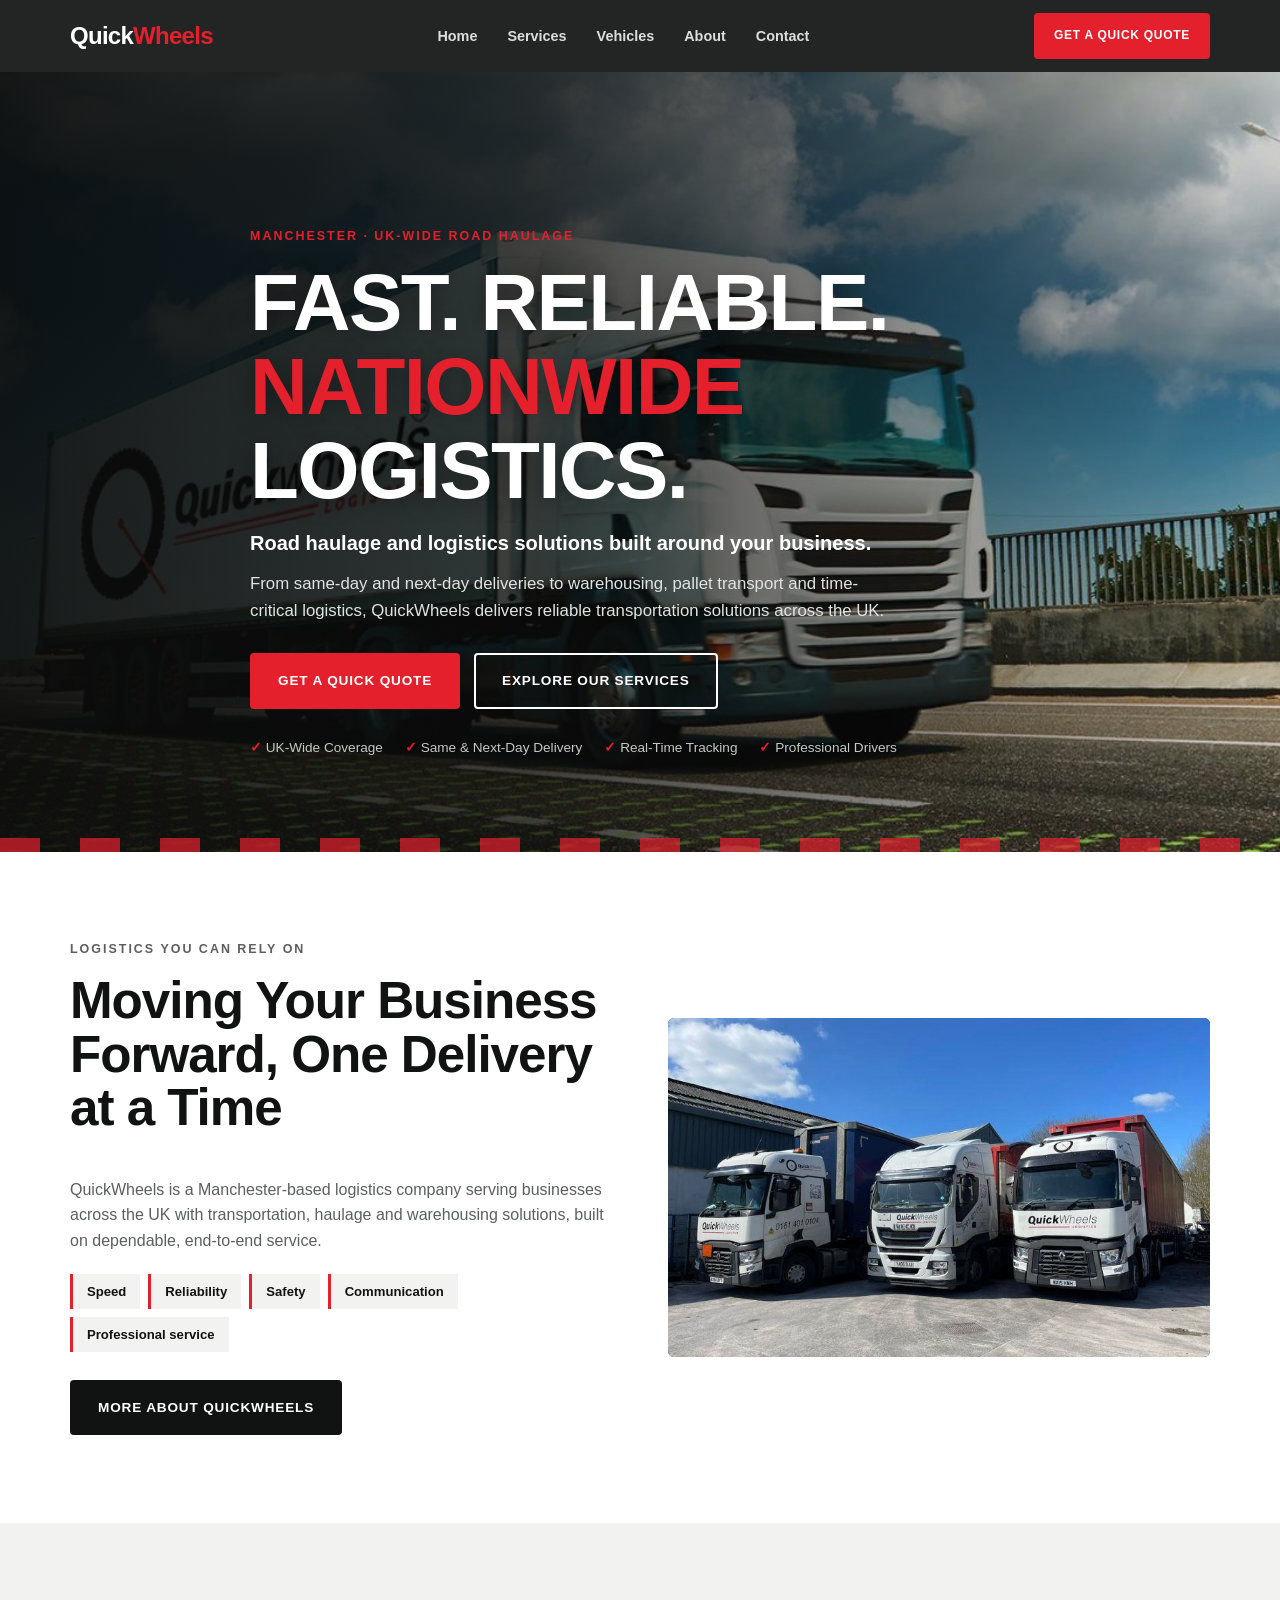
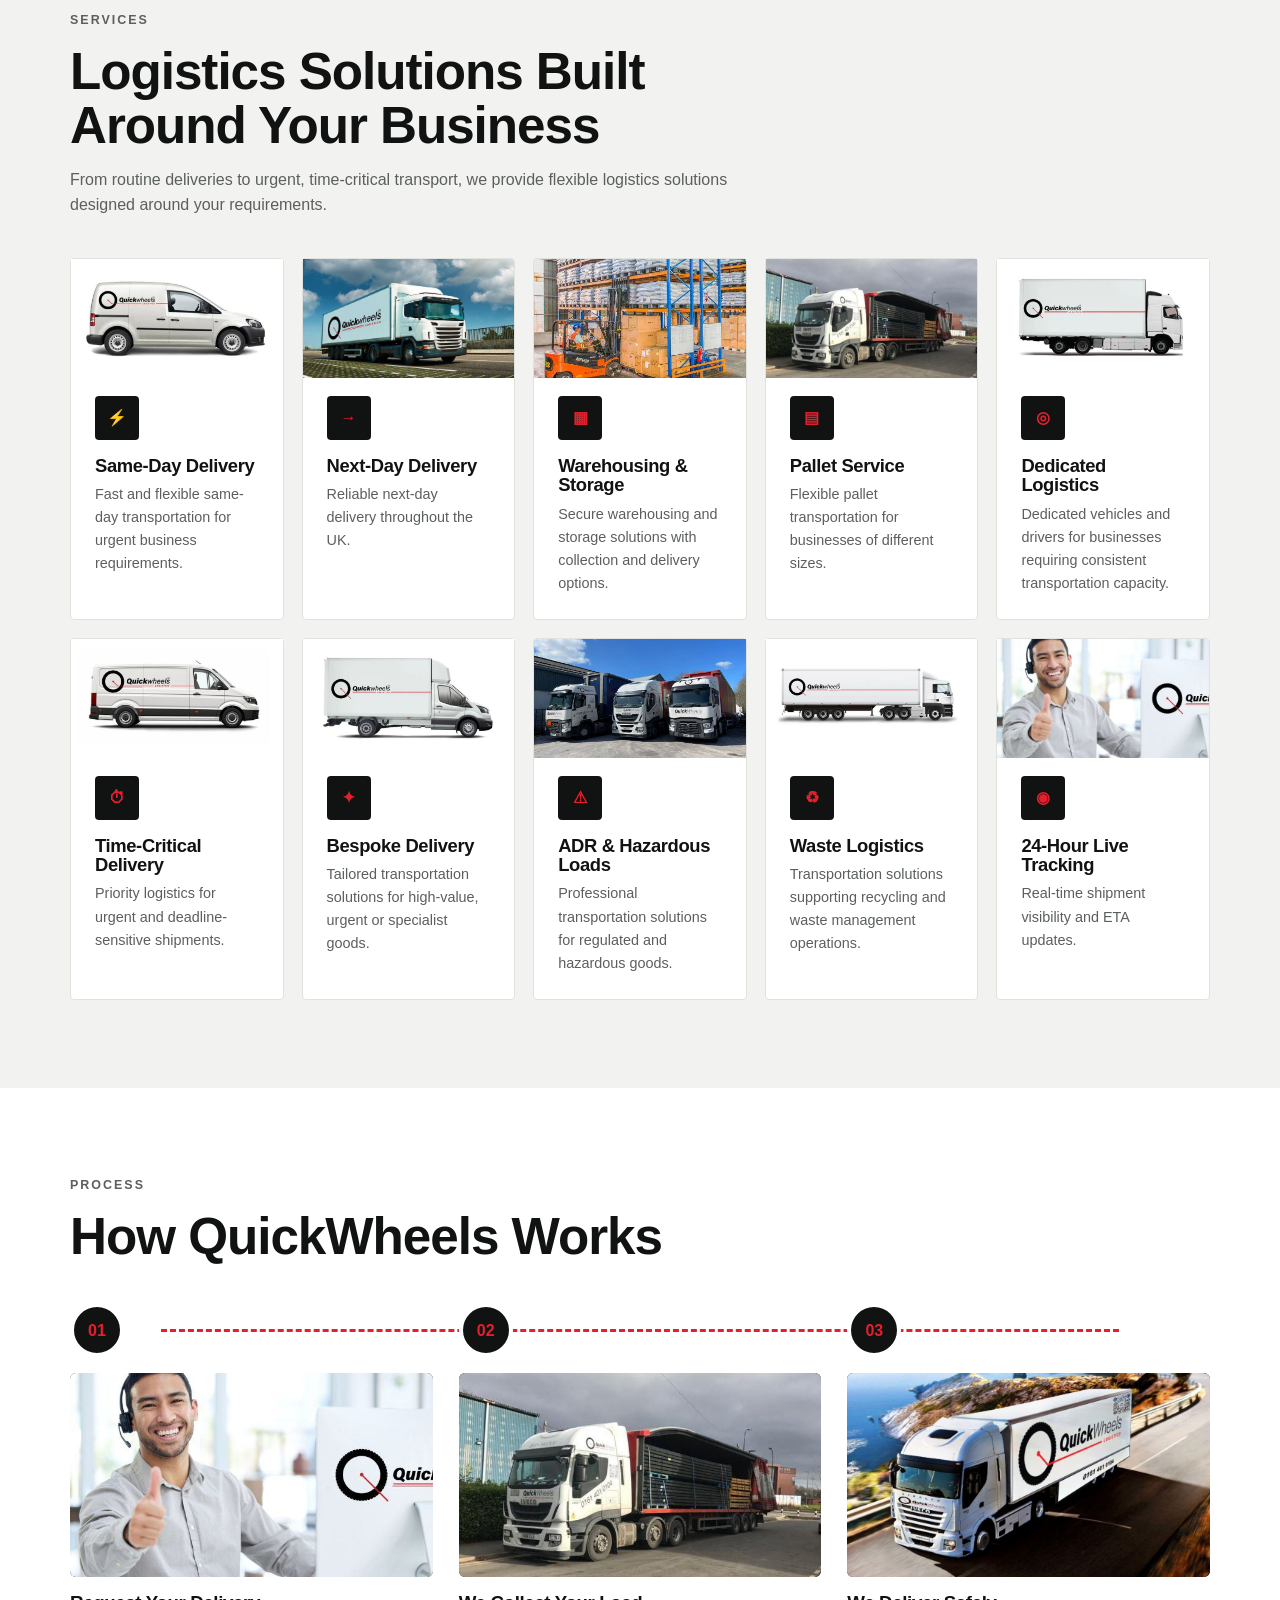
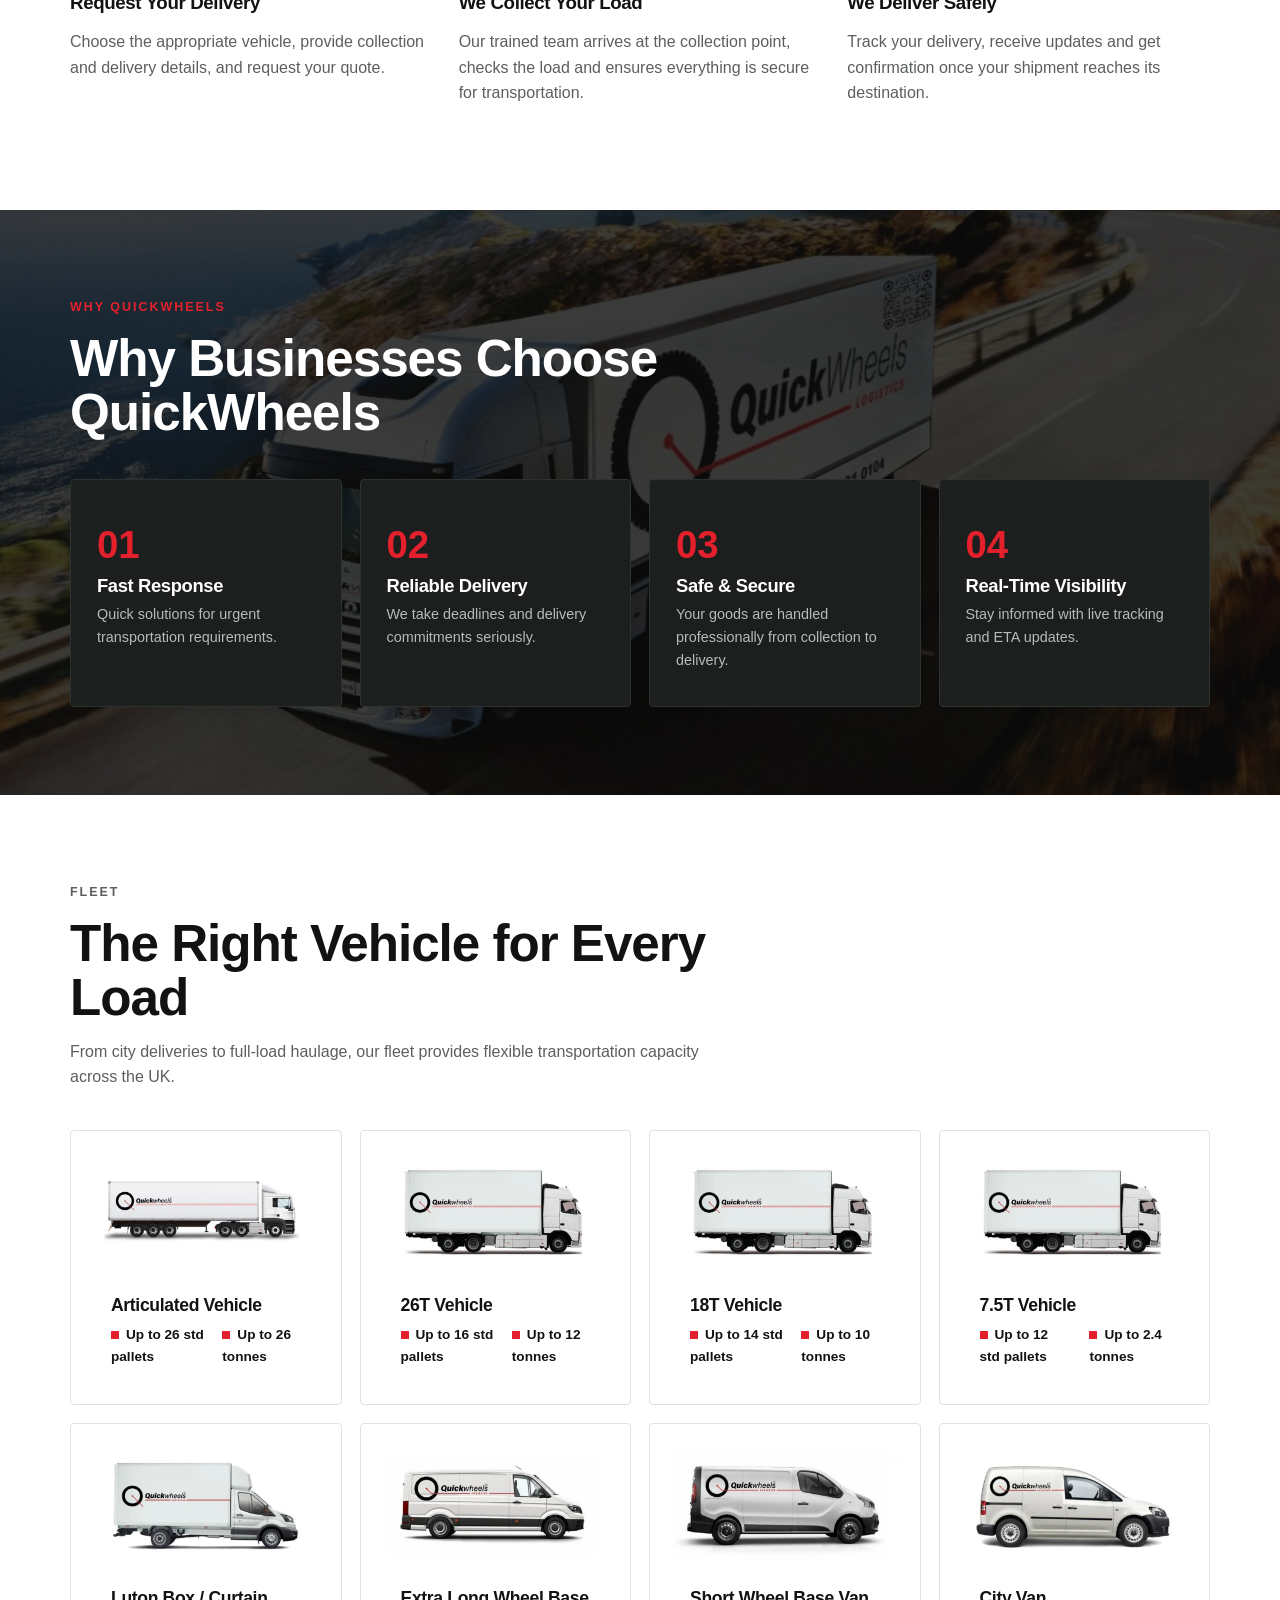
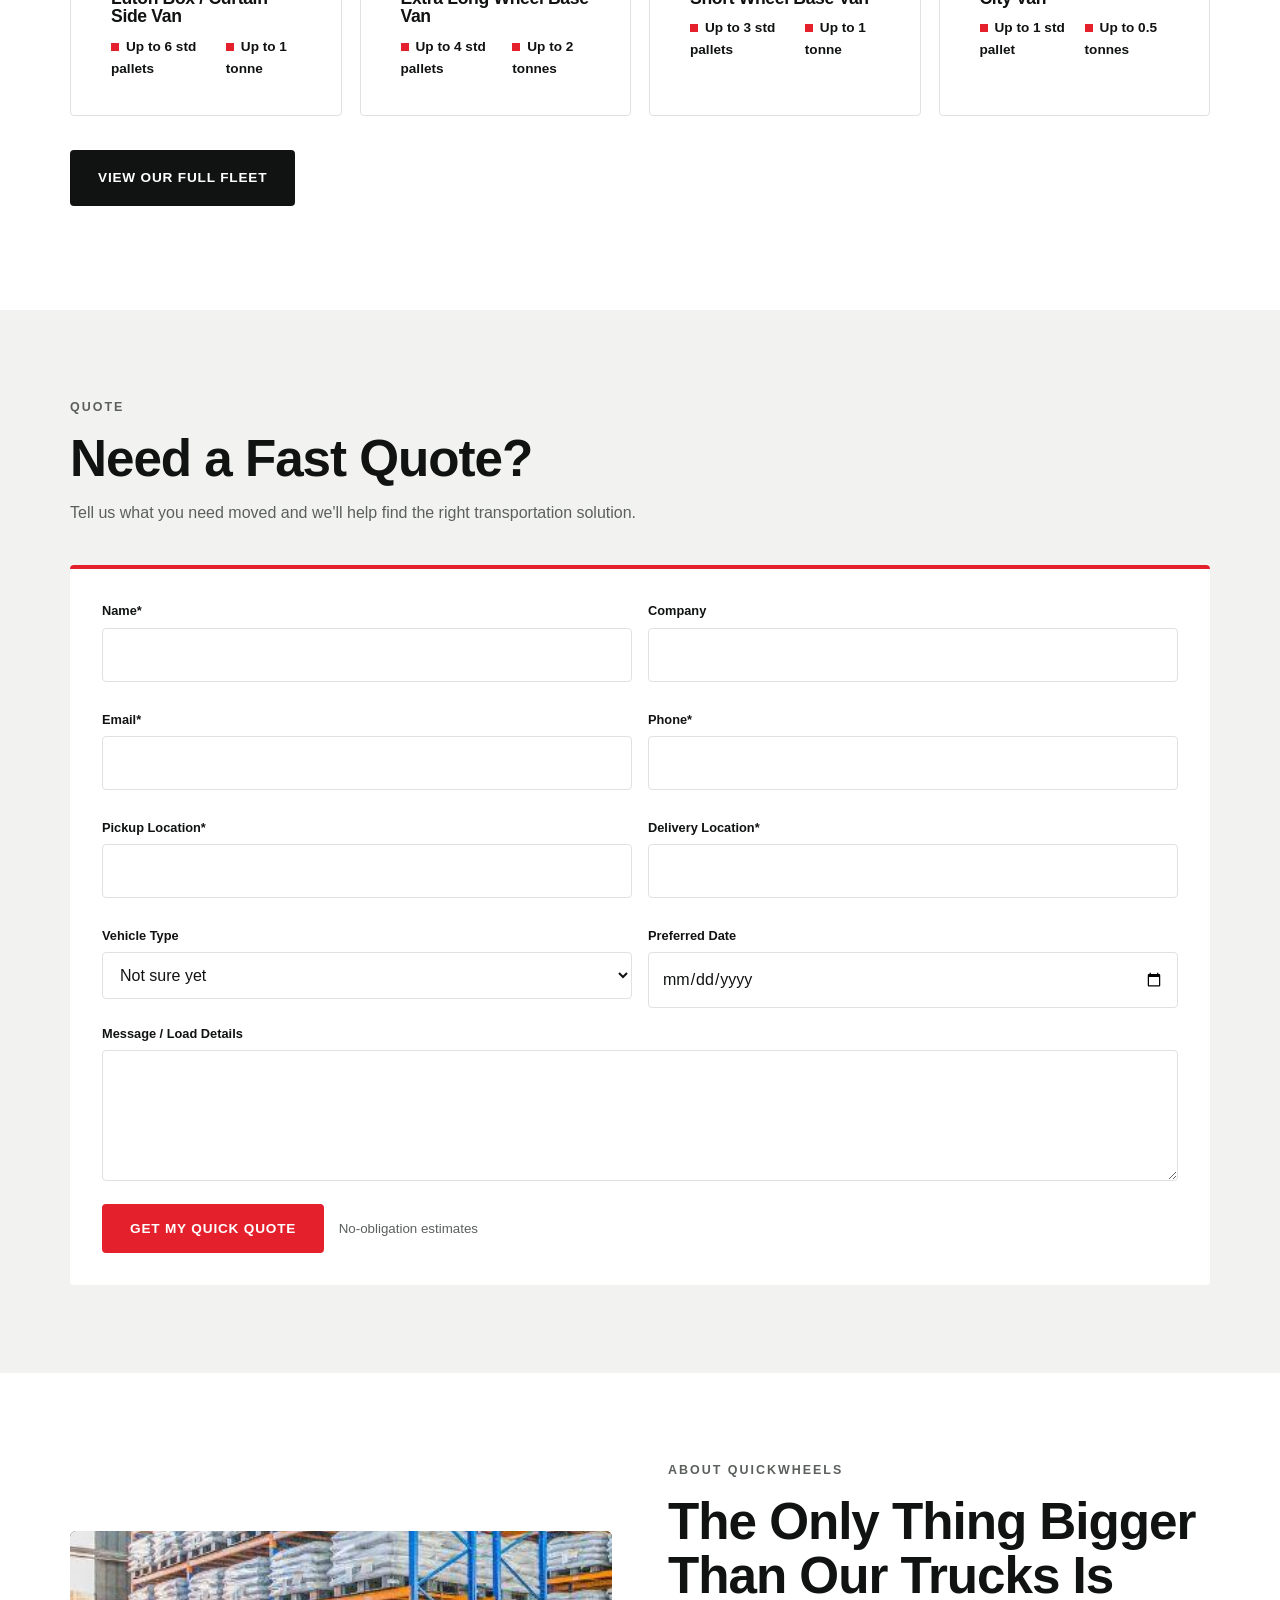
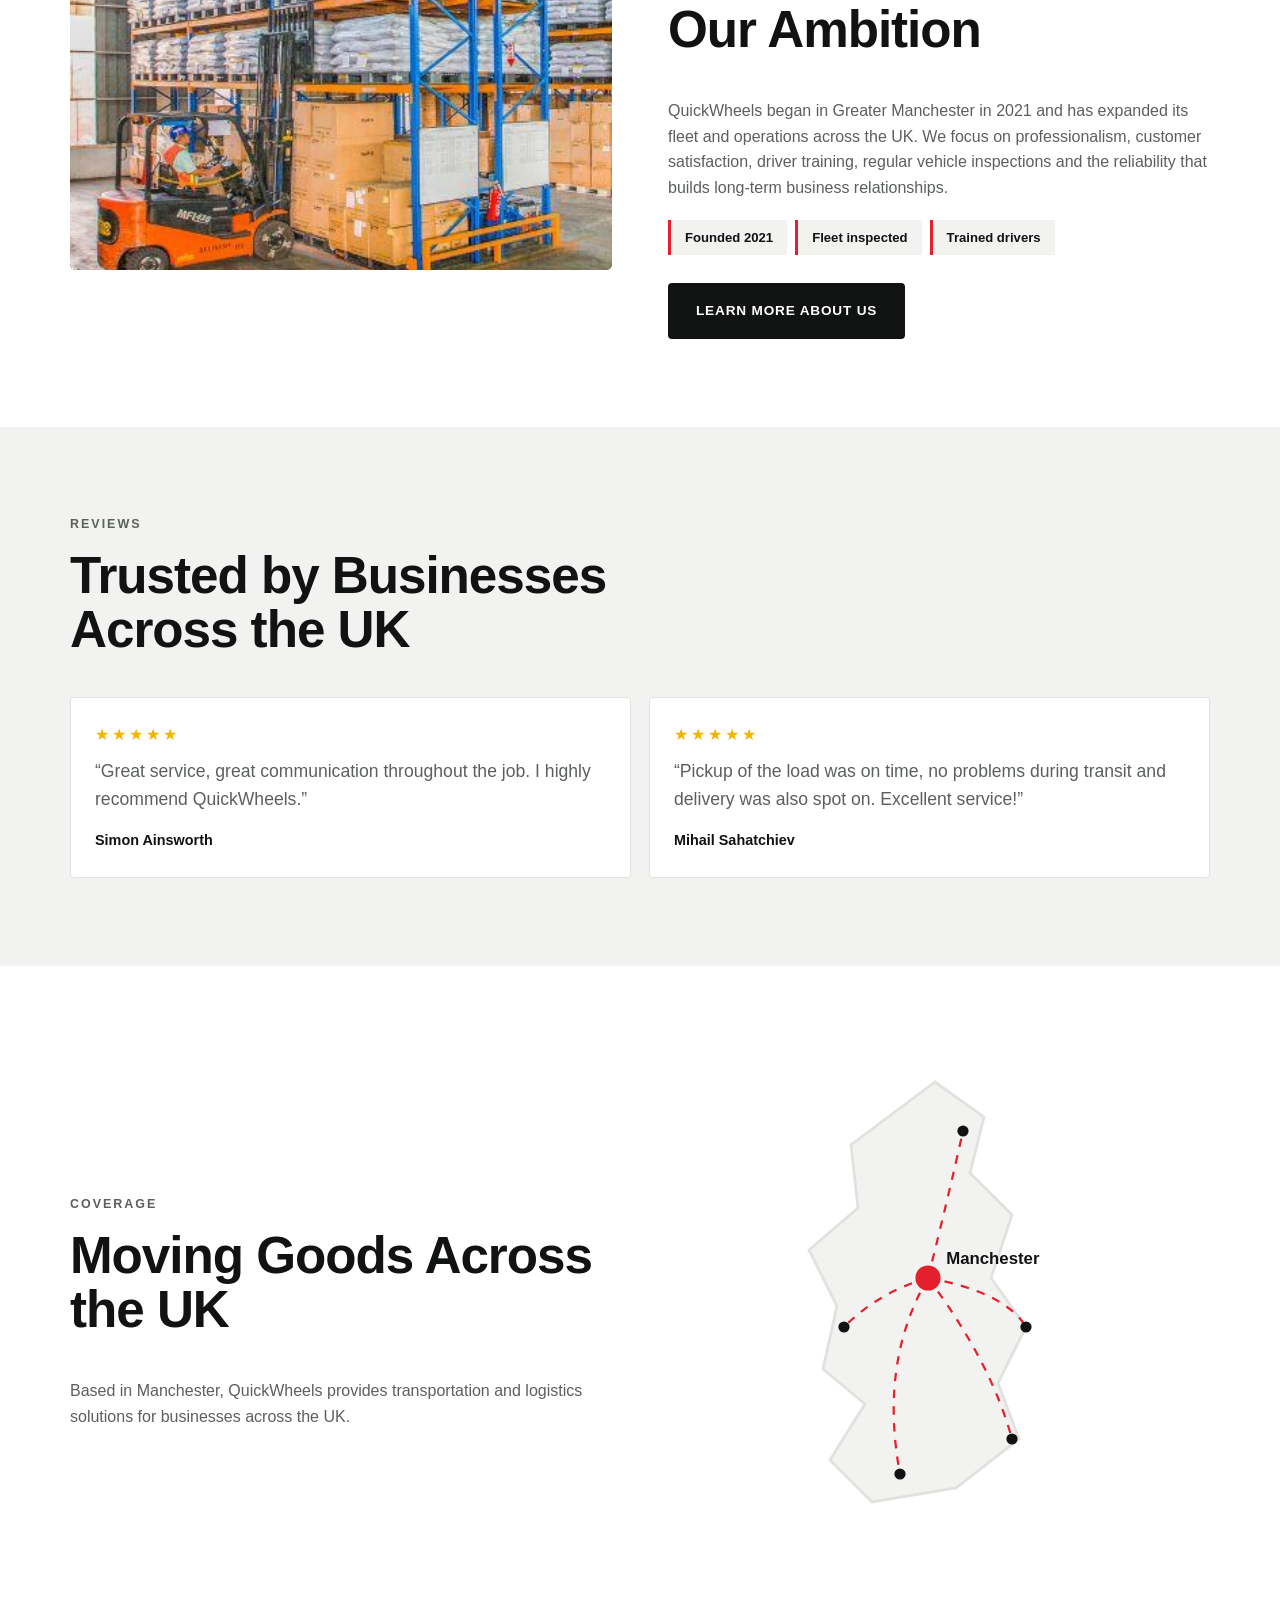
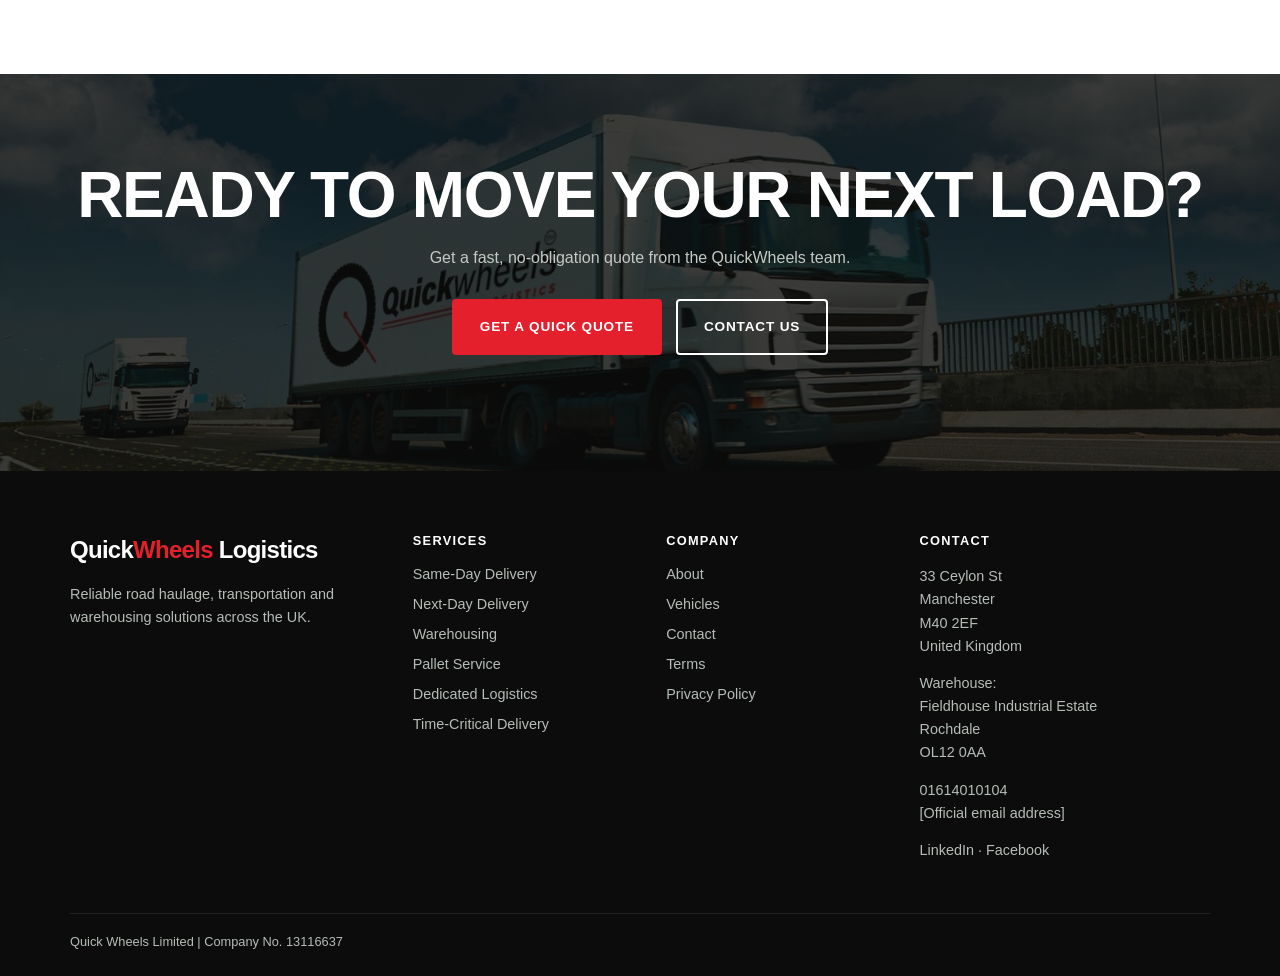
==== commit d97a267e: "Add files via upload" ====
--- a/index.html
+++ b/index.html
@@ -34,11 +34,11 @@
 #bg{display:none;background:none;border:0;width:40px;height:40px;cursor:pointer;flex-direction:column;justify-content:center;gap:6px;padding:8px}
 #bg i{display:block;height:2px;background:#fff;transition:.3s}
 @media(max-width:820px){#bg{display:flex}nav{position:absolute;left:0;right:0;top:100%;background:#111312;max-height:0;overflow:hidden;transition:max-height .35s}nav.o{max-height:320px}nav ul{flex-direction:column;gap:0;padding:8px 20px 18px}nav li a{display:block;padding:12px 0;border-bottom:1px solid #2a2d2b}.nr .btn{padding:10px 12px}}
-.hero{background:linear-gradient(180deg,#0b0c0b 0%,#1b1f1c 100%);color:#fff;position:relative;overflow:hidden;padding:80px 0 0}
-.hero .g{display:grid;grid-template-columns:1.1fr 1fr;gap:30px;align-items:center}
+.hero{background:linear-gradient(180deg,#0b0c0b 0%,#1b1f1c 100%);color:#fff;position:relative;overflow:hidden;padding:120px 0 0;min-height:min(88vh,780px);display:flex;flex-direction:column}.hero .g{flex:1;align-content:center}.hero .g>div{max-width:780px}
+.hero .g{display:grid;grid-template-columns:1fr;gap:30px;align-items:center}
 .hero h1{font-size:clamp(2.6rem,6.5vw,5rem);font-weight:900;text-transform:uppercase}.hero h1 span{color:var(--ac)}
 .hero h2{font-size:1.25rem;font-weight:600;margin:20px 0 10px;text-transform:none;letter-spacing:0}
-.hero p{color:#c4c9c5;max-width:560px}
+.hero p{color:#e0e4e1;max-width:640px;font-size:1.05rem}.hero h1{text-shadow:0 2px 24px rgba(0,0,0,.4)}
 .cta{display:flex;gap:14px;flex-wrap:wrap;margin:28px 0}
 .tr{display:flex;flex-wrap:wrap;gap:8px 22px;font-size:.85rem;color:#c4c9c5;padding-bottom:50px}.tr span:before{content:"✓ ";color:var(--ac);font-weight:900}
 .road{height:14px;background:repeating-linear-gradient(90deg,var(--ac) 0 40px,transparent 40px 80px);opacity:.7;margin-top:-6px;animation:rd 2s linear infinite}
@@ -96,14 +96,14 @@
 <nav id="nv" aria-label="Main"><ul><li><a href="#home">Home</a></li><li><a href="#services">Services</a></li><li><a href="#vehicles">Vehicles</a></li><li><a href="#about">About</a></li><li><a href="#contact">Contact</a></li></ul></nav>
 <div class="nr"><a class="btn" href="#contact">GET A QUICK QUOTE</a><button id="bg" aria-label="Menu"><i></i><i></i><i></i></button></div></div></header>
 <main id="home">
-<section class="hero" style="padding-bottom:0"><div class="w g"><div>
+<section class="hero" data-hero="h" style="padding-bottom:0"><div class="w g"><div>
 <div class="eb">Manchester · UK-wide road haulage</div>
 <h1>Fast. Reliable. <span>Nationwide</span> Logistics.</h1>
 <h2>Road haulage and logistics solutions built around your business.</h2>
 <p>From same-day and next-day deliveries to warehousing, pallet transport and time-critical logistics, QuickWheels delivers reliable transportation solutions across the UK.</p>
 <div class="cta"><a class="btn" href="#contact">GET A QUICK QUOTE</a><a class="btn o" href="#services">EXPLORE OUR SERVICES</a></div>
 <div class="tr"><span>UK-Wide Coverage</span><span>Same & Next-Day Delivery</span><span>Real-Time Tracking</span><span>Professional Drivers</span></div></div>
-<div class="slot" data-v="artic" data-k="h" data-l="Hero photo slot: articulated lorry on UK motorway"></div></div><div class="road"></div></section>
+</div><div class="road"></div></section>
 
 <section class="intro"><div class="w g"><div class="rv"><div class="eb">Logistics you can rely on</div>
 <h2>Moving Your Business Forward, One Delivery at a Time</h2><br>
@@ -187,6 +187,7 @@
 const IMG={"h": "[data-uri]", "r": "[data-uri]